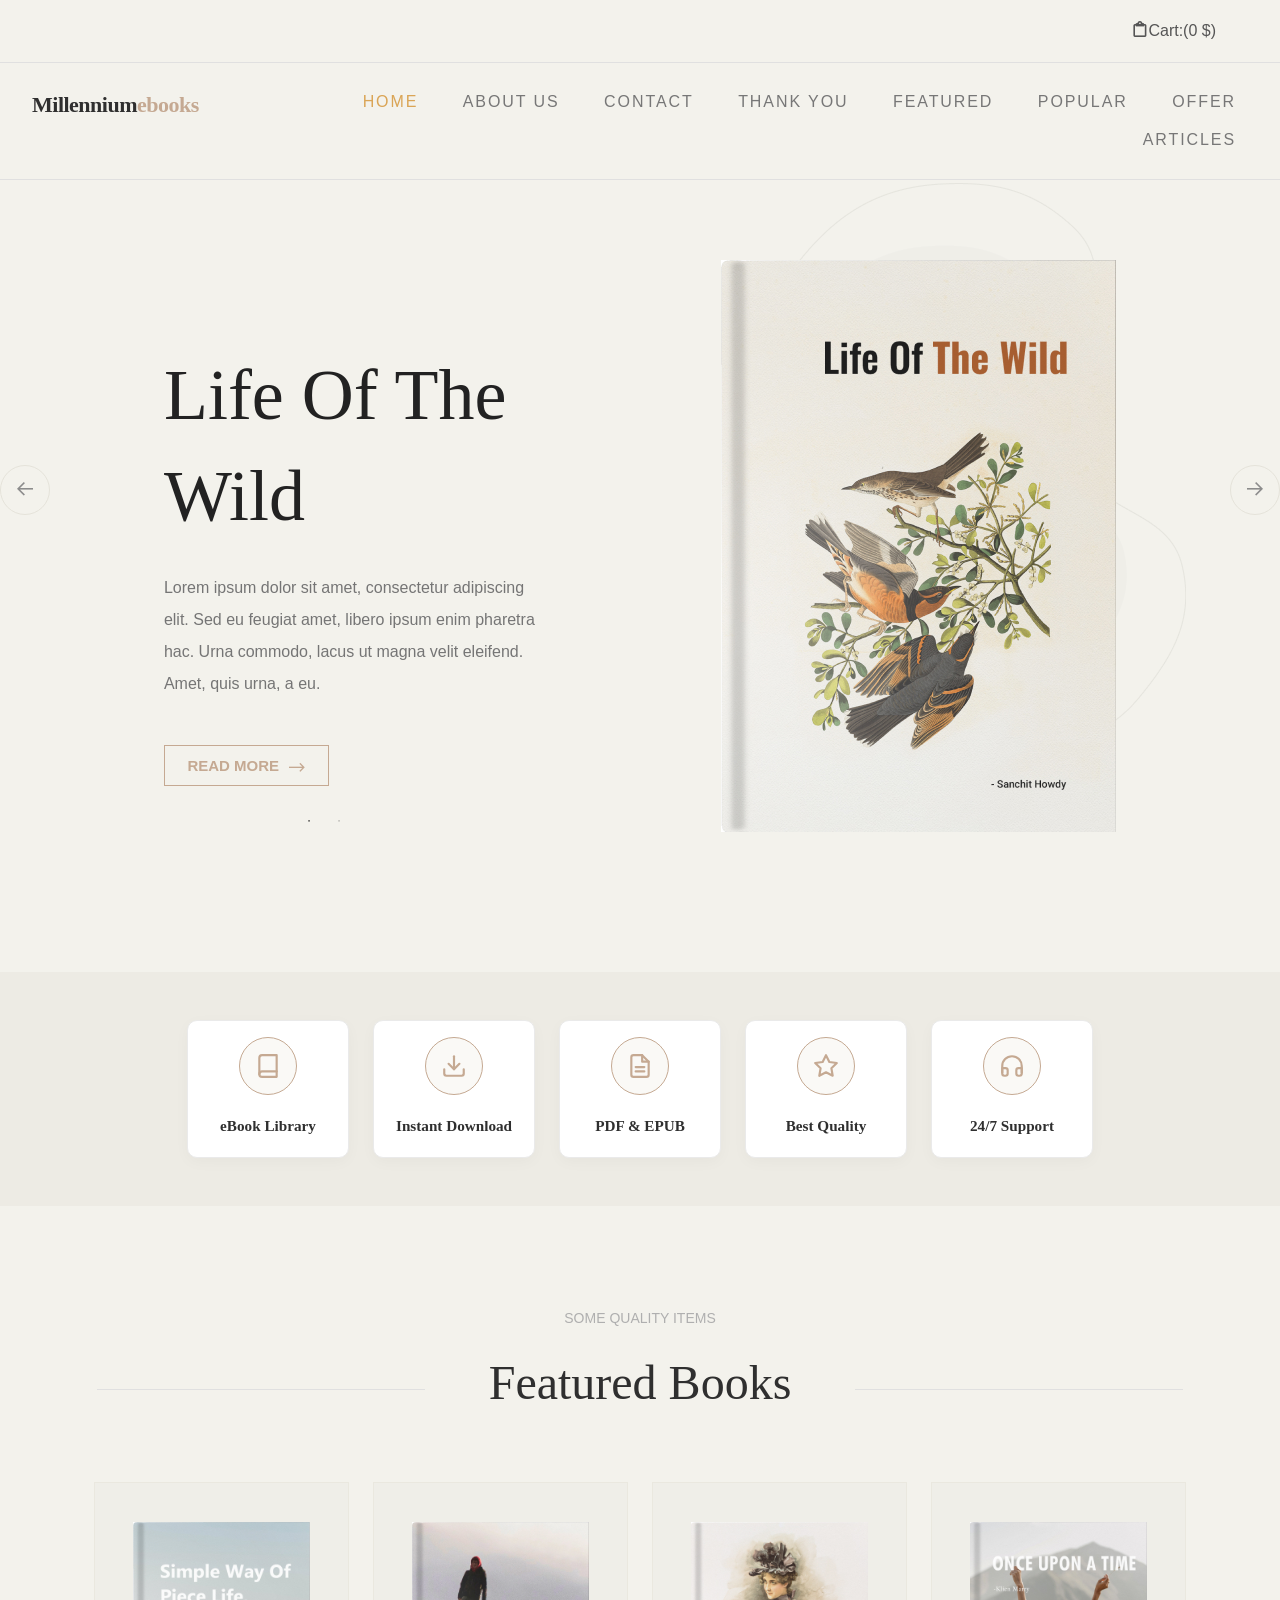
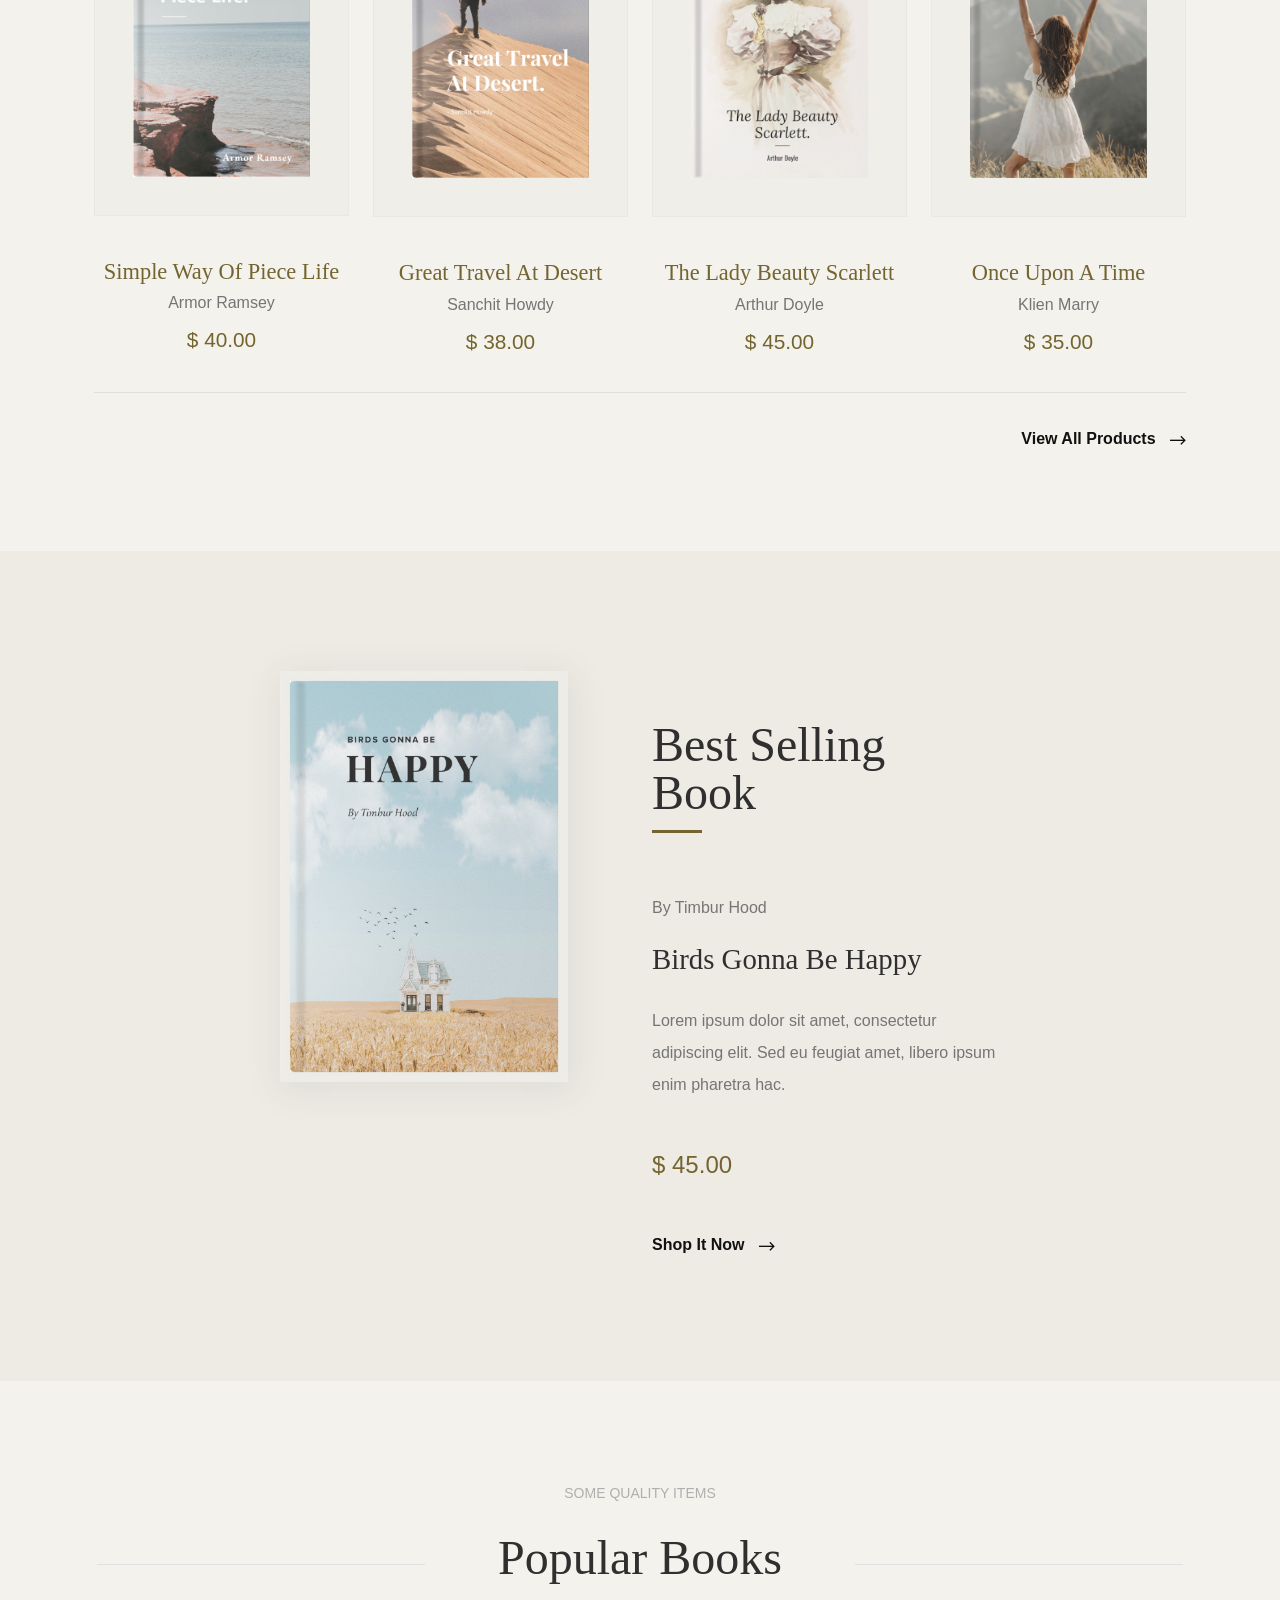
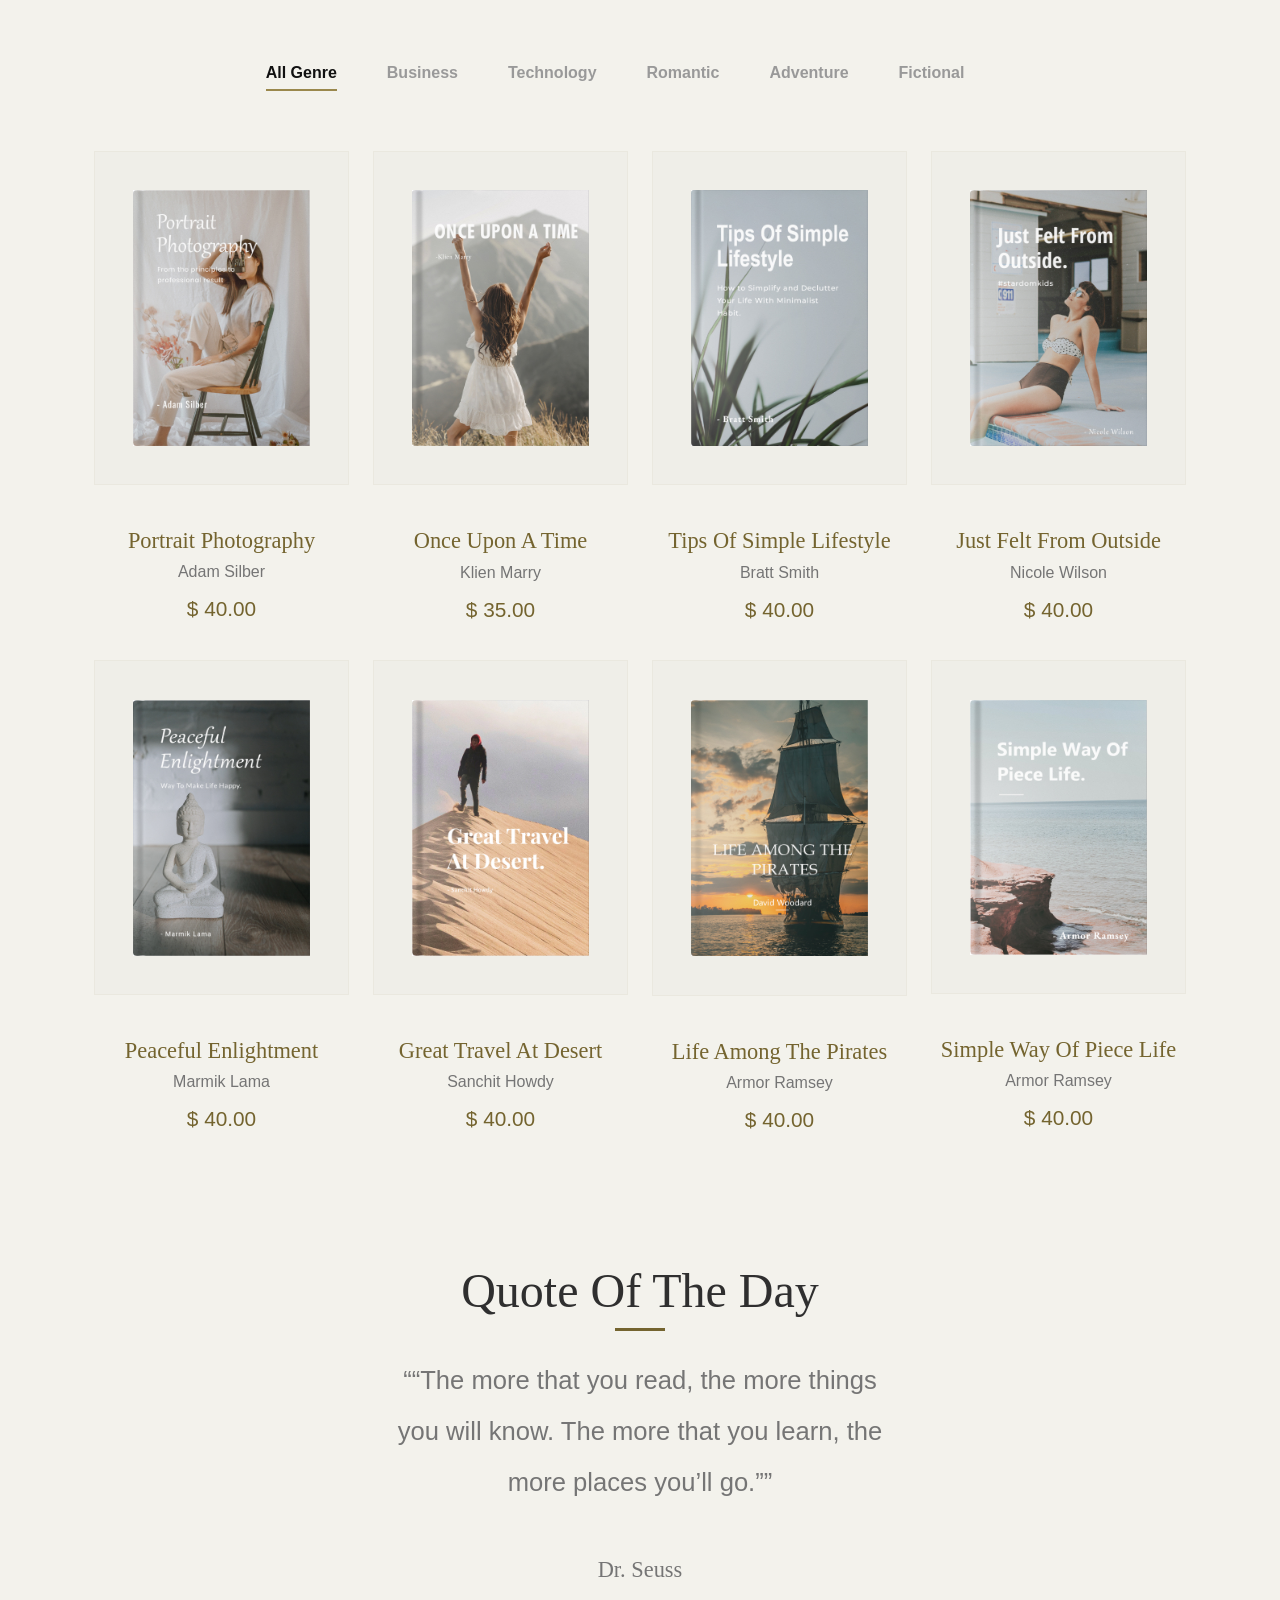
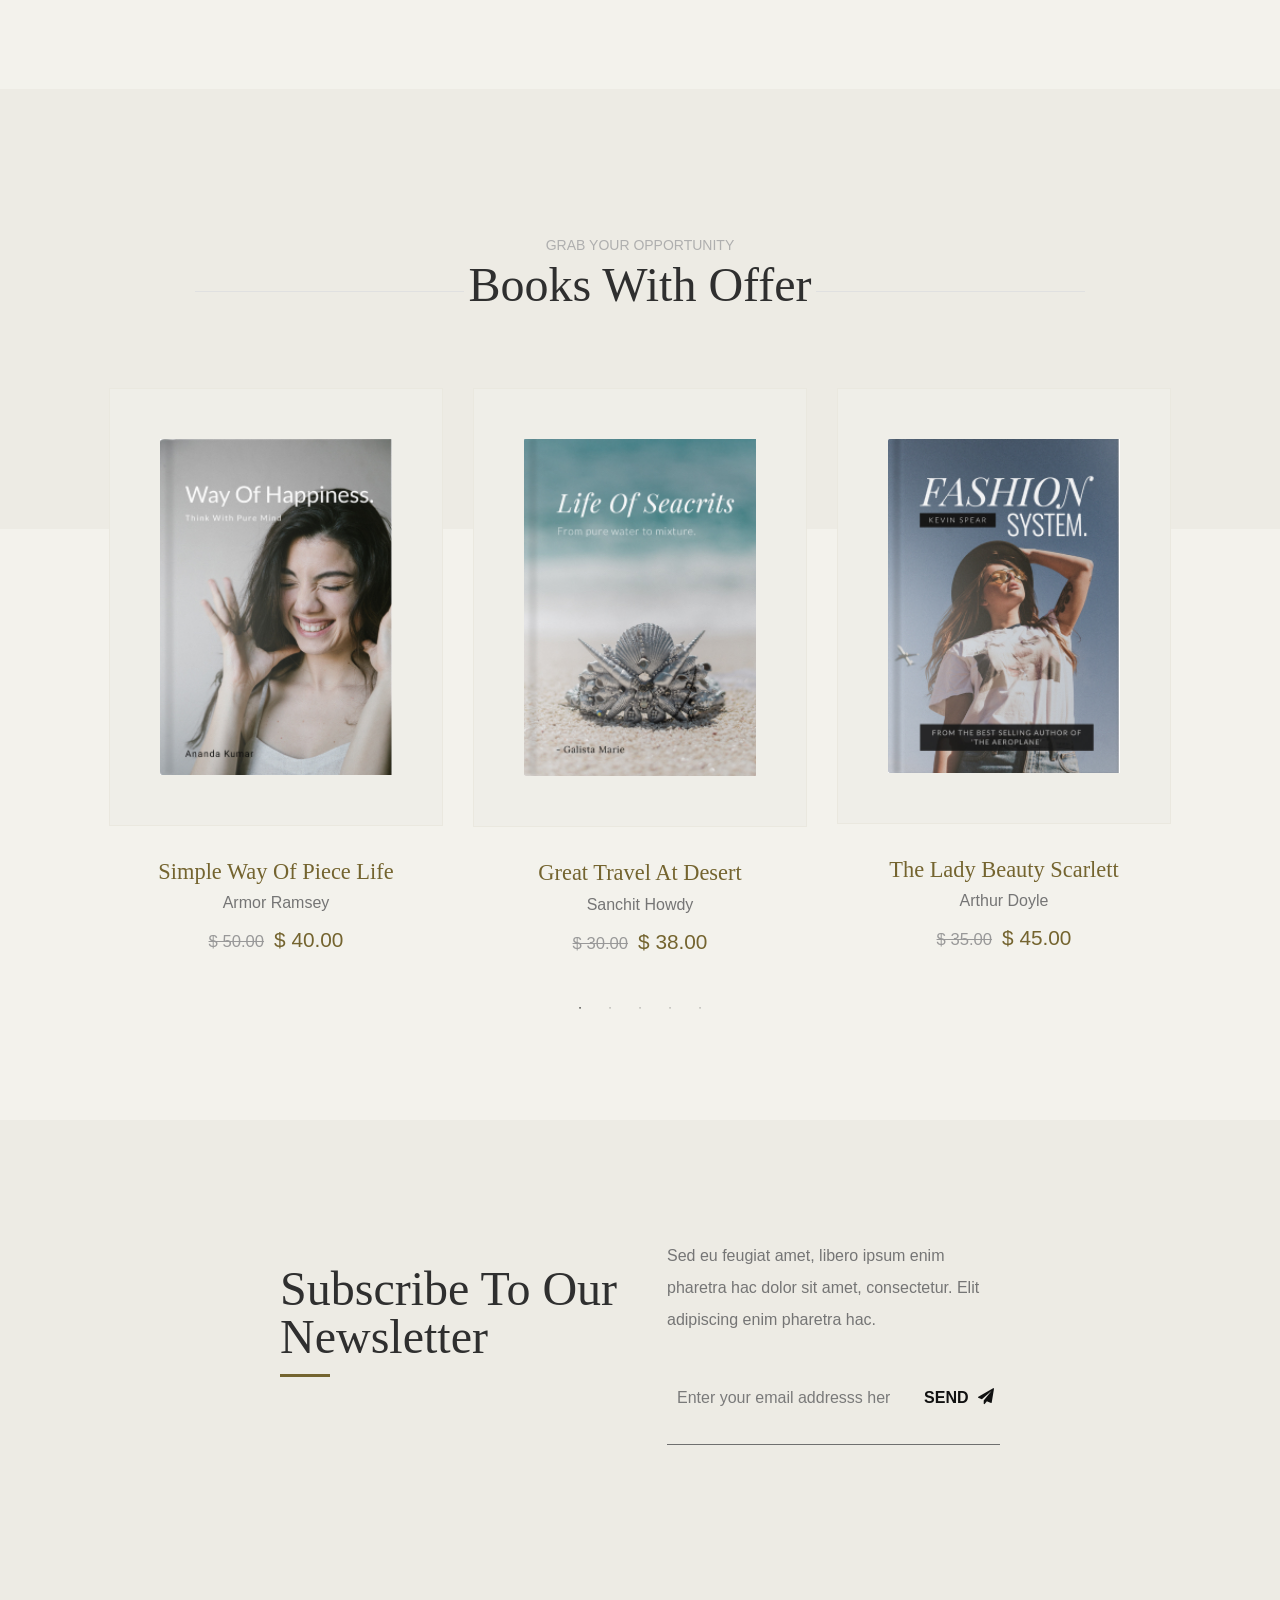
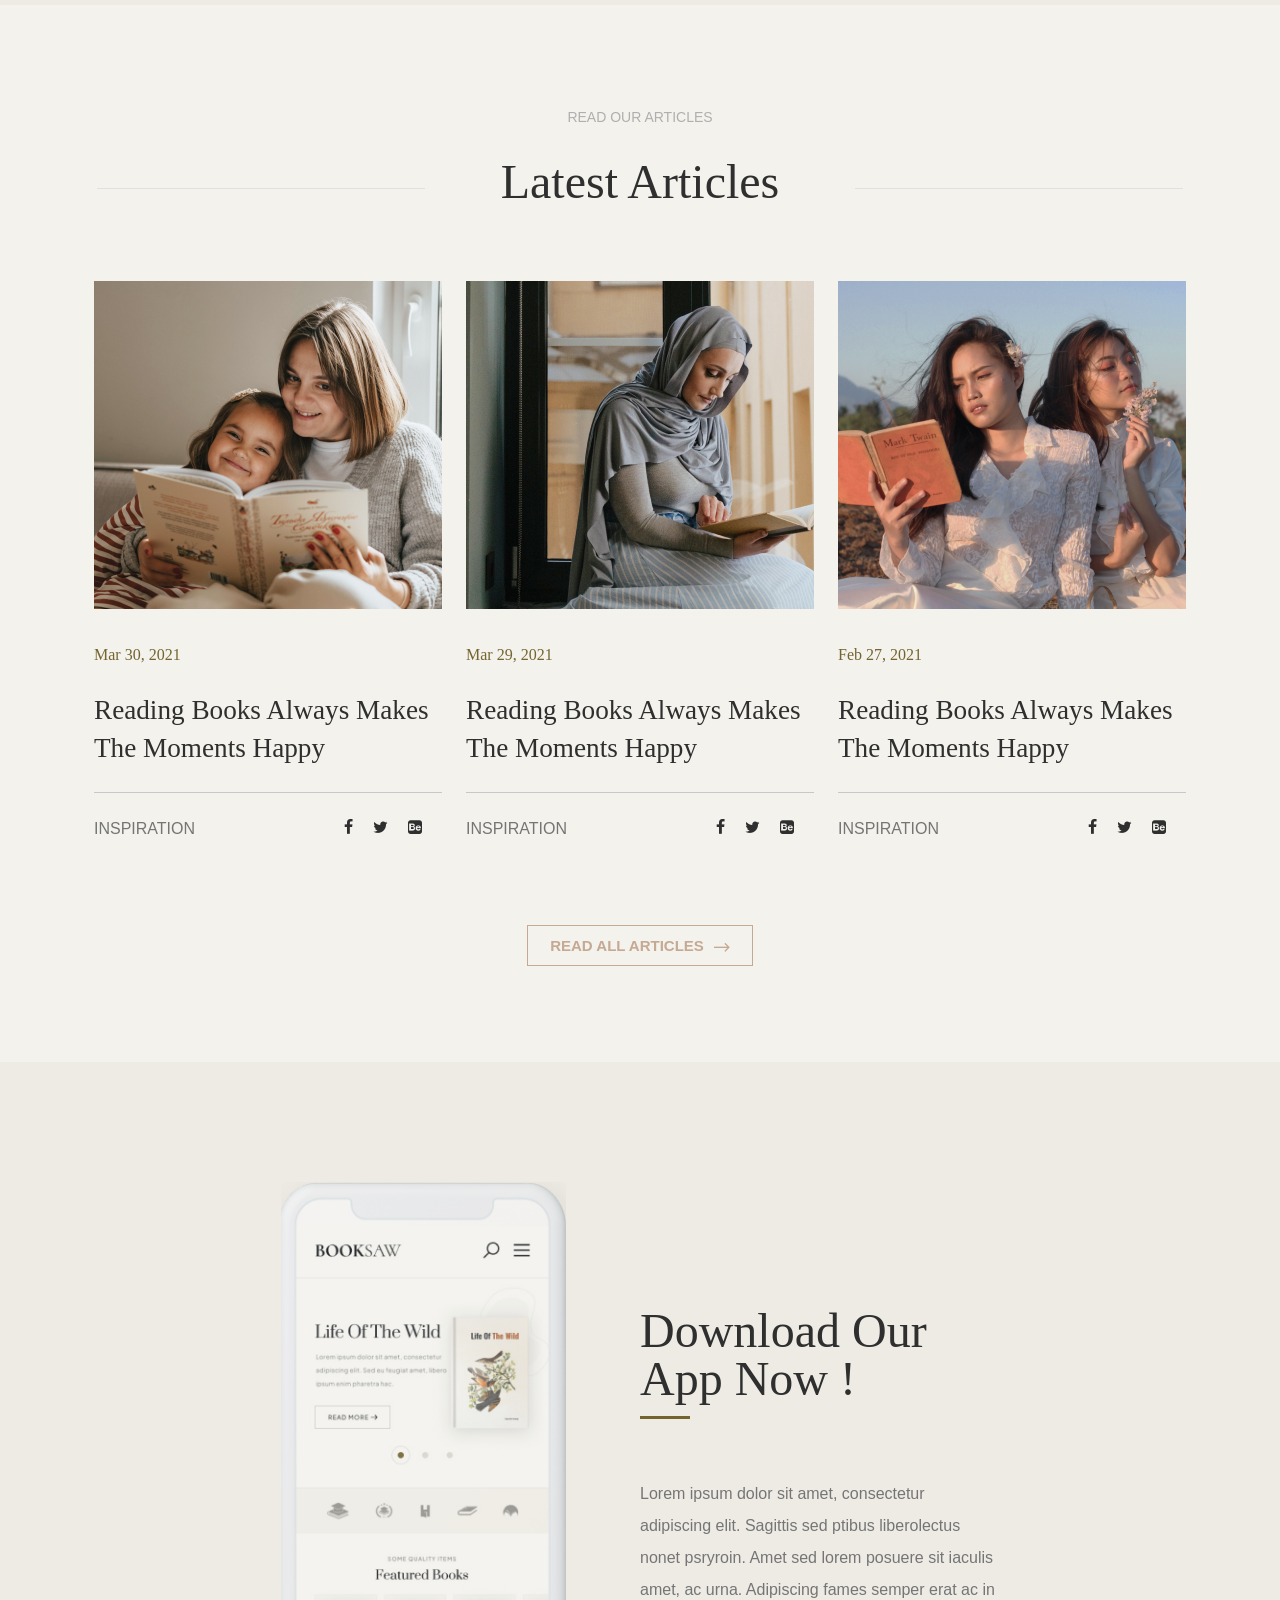
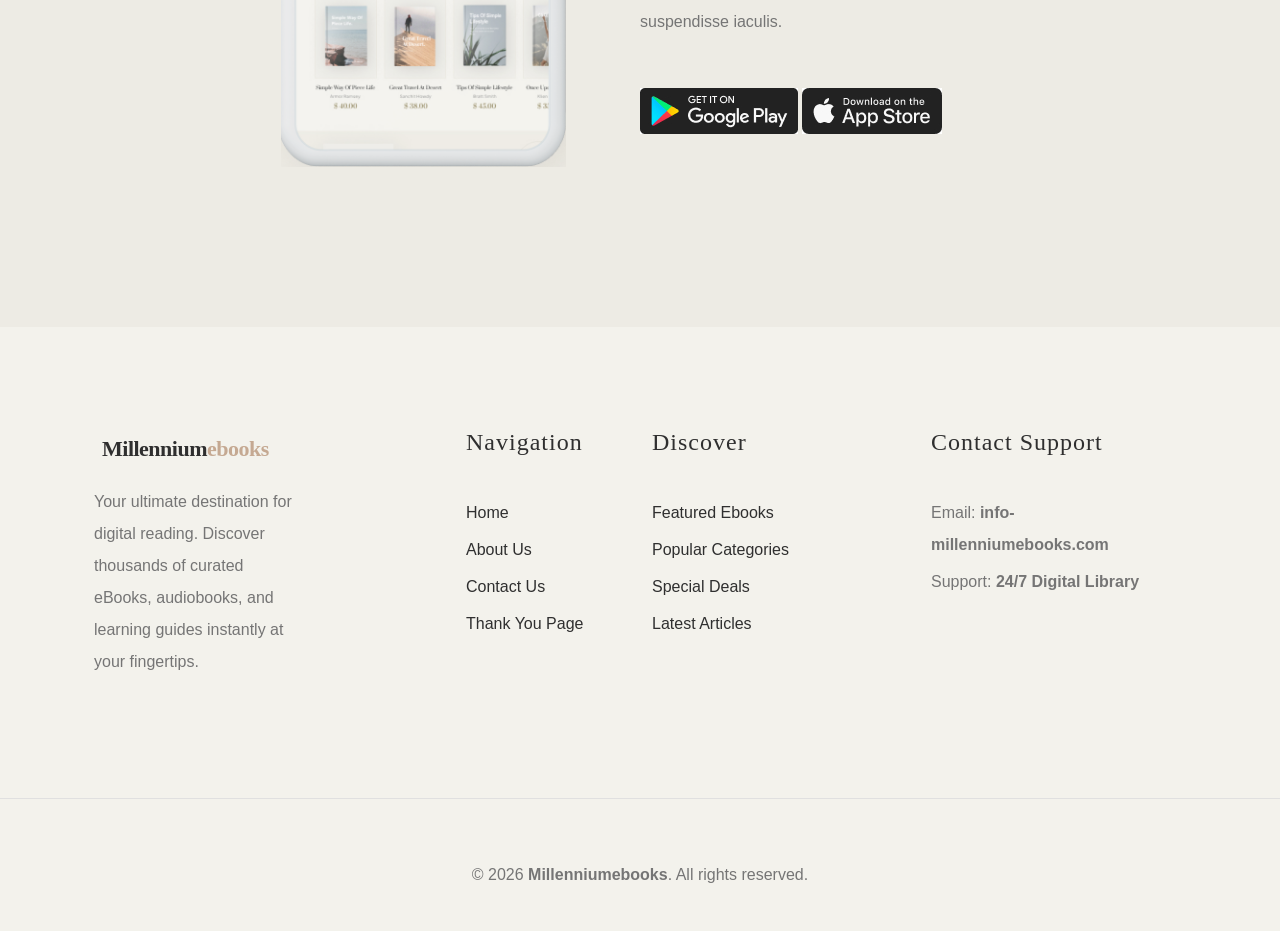
==== index.html @ 680aabe4 "first commit" ====
<!DOCTYPE html>
<html lang="en">

<head>
	<title>Millenniumebooks - Digital E-Book Store</title>
	<meta charset="utf-8">
	<meta http-equiv="X-UA-Compatible" content="IE=edge">
	<meta name="viewport" content="width=device-width, initial-scale=1.0">
	<meta name="format-detection" content="telephone=no">
	<meta name="apple-mobile-web-app-capable" content="yes">
	<meta name="author" content="">
	<meta name="keywords" content="">
	<meta name="description" content="">

	<link href="https://cdn.jsdelivr.net/npm/bootstrap@5.3.1/dist/css/bootstrap.min.css" rel="stylesheet"
		integrity="sha384-4bw+/aepP/YC94hEpVNVgiZdgIC5+VKNBQNGCHeKRQN+PtmoHDEXuppvnDJzQIu9" crossorigin="anonymous">

	<link rel="stylesheet" type="text/css" href="css/normalize.css">
	<link rel="stylesheet" type="text/css" href="icomoon/icomoon.css">
	<link rel="stylesheet" type="text/css" href="css/vendor.css">
	<link rel="stylesheet" type="text/css" href="style.css">

</head>

<body data-bs-spy="scroll" data-bs-target="#header" tabindex="0">

	<div id="header-wrap">

		<div class="top-content">
			<div class="container-fluid">
				<div class="row align-items-center">
					<div class="col-12 text-end">
						<div class="right-element">

							<a href="#" class="cart for-buy"><i class="icon icon-clipboard"></i><span>Cart:(0
									$)</span></a>
						</div><!--top-right-->
					</div>
				</div>
			</div>
		</div><!--top-content-->

		<header id="header">
			<div class="container-fluid">
				<div class="row">

					<div class="col-md-3">
						<div class="main-logo">
							<a href="index.html" class="brand-logo"
								style="text-decoration: none; display: inline-flex; align-items: center; gap: 8px;">
								<i class="icon icon-bookmark" style="font-size: 26px; color: #C5A992;"></i>
								<span
									style="font-family: 'Prata', serif; font-size: 22px; font-weight: 700; color: #2f2f2f; letter-spacing: -0.5px;">
									Millennium<span style="color: #C5A992;">ebooks</span>
								</span>
							</a>
						</div>

					</div>

					<div class="col-md-9">

						<nav id="navbar">
							<div class="main-menu stellarnav">
								<ul class="menu-list">
									<li class="menu-item active"><a href="index.html">Home</a></li>
									<li class="menu-item"><a href="about.html" class="nav-link">About Us</a></li>
									<li class="menu-item"><a href="contact.html" class="nav-link">Contact</a></li>
									<li class="menu-item"><a href="thank-you.html" class="nav-link">Thank You</a></li>


									<li class="menu-item"><a href="#featured-books" class="nav-link">Featured</a></li>
									<li class="menu-item"><a href="#popular-books" class="nav-link">Popular</a></li>
									<li class="menu-item"><a href="#special-offer" class="nav-link">Offer</a></li>
									<li class="menu-item"><a href="#latest-blog" class="nav-link">Articles</a></li>
								</ul>

								<div class="hamburger">
									<span class="bar"></span>
									<span class="bar"></span>
									<span class="bar"></span>
								</div>

							</div>
						</nav>

					</div>

				</div>
			</div>
		</header>

	</div><!--header-wrap-->

	<section id="billboard">

		<div class="container">
			<div class="row">
				<div class="col-md-12">

					<button class="prev slick-arrow">
						<i class="icon icon-arrow-left"></i>
					</button>

					<div class="main-slider pattern-overlay">
						<div class="slider-item">
							<div class="banner-content">
								<h2 class="banner-title">Life of the Wild</h2>
								<p>Lorem ipsum dolor sit amet, consectetur adipiscing elit. Sed eu feugiat amet, libero
									ipsum enim pharetra hac. Urna commodo, lacus ut magna velit eleifend. Amet, quis
									urna, a eu.</p>
								<div class="btn-wrap">
									<a href="#" class="btn btn-outline-accent btn-accent-arrow">Read More<i
											class="icon icon-ns-arrow-right"></i></a>
								</div>
							</div><!--banner-content-->
							<img src="images/main-banner1.jpg" alt="banner" class="banner-image">
						</div><!--slider-item-->

						<div class="slider-item">
							<div class="banner-content">
								<h2 class="banner-title">Birds gonna be Happy</h2>
								<p>Lorem ipsum dolor sit amet, consectetur adipiscing elit. Sed eu feugiat amet, libero
									ipsum enim pharetra hac. Urna commodo, lacus ut magna velit eleifend. Amet, quis
									urna, a eu.</p>
								<div class="btn-wrap">
									<a href="#" class="btn btn-outline-accent btn-accent-arrow">Read More<i
											class="icon icon-ns-arrow-right"></i></a>
								</div>
							</div><!--banner-content-->
							<img src="images/main-banner2.jpg" alt="banner" class="banner-image">
						</div><!--slider-item-->

					</div><!--slider-->

					<button class="next slick-arrow">
						<i class="icon icon-arrow-right"></i>
					</button>

				</div>
			</div>
		</div>

	</section>

	<section id="client-holder" data-aos="fade-up" class="py-5">
		<div class="container">
			<div class="row align-items-center justify-content-center text-center g-4">
				<div class="col-lg-2 col-md-4 col-6">
					<div class="theme-brand-feature p-3"
						style="background: #ffffff; border: 1px solid #EAEAEA; border-radius: 10px; box-shadow: 0 4px 15px rgba(0,0,0,0.03); transition: transform 0.3s ease;">
						<div class="feature-icon-wrap mb-3 mx-auto d-flex align-items-center justify-content-center"
							style="width: 58px; height: 58px; background: #FAF9F6; border: 1.5px solid #C5A992; border-radius: 50%;">
							<svg width="26" height="26" viewBox="0 0 24 24" fill="none" stroke="#C5A992"
								stroke-width="2" stroke-linecap="round" stroke-linejoin="round">
								<path d="M4 19.5A2.5 2.5 0 0 1 6.5 17H20"></path>
								<path d="M6.5 2H20v20H6.5A2.5 2.5 0 0 1 4 19.5v-15A2.5 2.5 0 0 1 6.5 2z"></path>
							</svg>
						</div>
						<span
							style="font-family: 'Prata', serif; font-size: 0.95rem; color: #2f2f2f; font-weight: 700; display: block;">eBook
							Library</span>
					</div>
				</div>
				<div class="col-lg-2 col-md-4 col-6">
					<div class="theme-brand-feature p-3"
						style="background: #ffffff; border: 1px solid #EAEAEA; border-radius: 10px; box-shadow: 0 4px 15px rgba(0,0,0,0.03); transition: transform 0.3s ease;">
						<div class="feature-icon-wrap mb-3 mx-auto d-flex align-items-center justify-content-center"
							style="width: 58px; height: 58px; background: #FAF9F6; border: 1.5px solid #C5A992; border-radius: 50%;">
							<svg width="26" height="26" viewBox="0 0 24 24" fill="none" stroke="#C5A992"
								stroke-width="2" stroke-linecap="round" stroke-linejoin="round">
								<path d="M21 15v4a2 2 0 0 1-2 2H5a2 2 0 0 1-2-2v-4"></path>
								<polyline points="7 10 12 15 17 10"></polyline>
								<line x1="12" y1="15" x2="12" y2="3"></line>
							</svg>
						</div>
						<span
							style="font-family: 'Prata', serif; font-size: 0.95rem; color: #2f2f2f; font-weight: 700; display: block;">Instant
							Download</span>
					</div>
				</div>
				<div class="col-lg-2 col-md-4 col-6">
					<div class="theme-brand-feature p-3"
						style="background: #ffffff; border: 1px solid #EAEAEA; border-radius: 10px; box-shadow: 0 4px 15px rgba(0,0,0,0.03); transition: transform 0.3s ease;">
						<div class="feature-icon-wrap mb-3 mx-auto d-flex align-items-center justify-content-center"
							style="width: 58px; height: 58px; background: #FAF9F6; border: 1.5px solid #C5A992; border-radius: 50%;">
							<svg width="26" height="26" viewBox="0 0 24 24" fill="none" stroke="#C5A992"
								stroke-width="2" stroke-linecap="round" stroke-linejoin="round">
								<path d="M14 2H6a2 2 0 0 0-2 2v16a2 2 0 0 0 2 2h12a2 2 0 0 0 2-2V8z"></path>
								<polyline points="14 2 14 8 20 8"></polyline>
								<line x1="16" y1="13" x2="8" y2="13"></line>
								<line x1="16" y1="17" x2="8" y2="17"></line>
							</svg>
						</div>
						<span
							style="font-family: 'Prata', serif; font-size: 0.95rem; color: #2f2f2f; font-weight: 700; display: block;">PDF
							& EPUB</span>
					</div>
				</div>
				<div class="col-lg-2 col-md-4 col-6">
					<div class="theme-brand-feature p-3"
						style="background: #ffffff; border: 1px solid #EAEAEA; border-radius: 10px; box-shadow: 0 4px 15px rgba(0,0,0,0.03); transition: transform 0.3s ease;">
						<div class="feature-icon-wrap mb-3 mx-auto d-flex align-items-center justify-content-center"
							style="width: 58px; height: 58px; background: #FAF9F6; border: 1.5px solid #C5A992; border-radius: 50%;">
							<svg width="26" height="26" viewBox="0 0 24 24" fill="none" stroke="#C5A992"
								stroke-width="2" stroke-linecap="round" stroke-linejoin="round">
								<polygon
									points="12 2 15.09 8.26 22 9.27 17 14.14 18.18 21.02 12 17.77 5.82 21.02 7 14.14 2 9.27 8.91 8.26 12 2">
								</polygon>
							</svg>
						</div>
						<span
							style="font-family: 'Prata', serif; font-size: 0.95rem; color: #2f2f2f; font-weight: 700; display: block;">Best
							Quality</span>
					</div>
				</div>
				<div class="col-lg-2 col-md-4 col-6">
					<div class="theme-brand-feature p-3"
						style="background: #ffffff; border: 1px solid #EAEAEA; border-radius: 10px; box-shadow: 0 4px 15px rgba(0,0,0,0.03); transition: transform 0.3s ease;">
						<div class="feature-icon-wrap mb-3 mx-auto d-flex align-items-center justify-content-center"
							style="width: 58px; height: 58px; background: #FAF9F6; border: 1.5px solid #C5A992; border-radius: 50%;">
							<svg width="26" height="26" viewBox="0 0 24 24" fill="none" stroke="#C5A992"
								stroke-width="2" stroke-linecap="round" stroke-linejoin="round">
								<path d="M3 18v-6a9 9 0 0 1 18 0v6"></path>
								<path
									d="M21 19a2 2 0 0 1-2 2h-1a2 2 0 0 1-2-2v-3a2 2 0 0 1 2-2h3zM3 19a2 2 0 0 0 2 2h1a2 2 0 0 0 2-2v-3a2 2 0 0 0-2-2H3z">
								</path>
							</svg>
						</div>
						<span
							style="font-family: 'Prata', serif; font-size: 0.95rem; color: #2f2f2f; font-weight: 700; display: block;">24/7
							Support</span>
					</div>
				</div>
			</div>
		</div>
	</section>

	<section id="featured-books" class="py-5 my-5">
		<div class="container">
			<div class="row">
				<div class="col-md-12">

					<div class="section-header align-center">
						<div class="title">
							<span>Some quality items</span>
						</div>
						<h2 class="section-title">Featured Books</h2>
					</div>

					<div class="product-list" data-aos="fade-up">
						<div class="row">

							<div class="col-md-3">
								<div class="product-item">
									<figure class="product-style">
										<img src="images/product-item1.jpg" alt="Books" class="product-item">
										<button type="button" class="add-to-cart" data-product-tile="add-to-cart">Add to
											Cart</button>
									</figure>
									<figcaption>
										<h3>Simple way of piece life</h3>
										<span>Armor Ramsey</span>
										<div class="item-price">$ 40.00</div>
									</figcaption>
								</div>
							</div>

							<div class="col-md-3">
								<div class="product-item">
									<figure class="product-style">
										<img src="images/product-item2.jpg" alt="Books" class="product-item">
										<button type="button" class="add-to-cart" data-product-tile="add-to-cart">Add to
											Cart</button>
									</figure>
									<figcaption>
										<h3>Great travel at desert</h3>
										<span>Sanchit Howdy</span>
										<div class="item-price">$ 38.00</div>
									</figcaption>
								</div>
							</div>

							<div class="col-md-3">
								<div class="product-item">
									<figure class="product-style">
										<img src="images/product-item3.jpg" alt="Books" class="product-item">
										<button type="button" class="add-to-cart" data-product-tile="add-to-cart">Add to
											Cart</button>
									</figure>
									<figcaption>
										<h3>The lady beauty Scarlett</h3>
										<span>Arthur Doyle</span>
										<div class="item-price">$ 45.00</div>
									</figcaption>
								</div>
							</div>

							<div class="col-md-3">
								<div class="product-item">
									<figure class="product-style">
										<img src="images/product-item4.jpg" alt="Books" class="product-item">
										<button type="button" class="add-to-cart" data-product-tile="add-to-cart">Add to
											Cart</button>
									</figure>
									<figcaption>
										<h3>Once upon a time</h3>
										<span>Klien Marry</span>
										<div class="item-price">$ 35.00</div>
									</figcaption>
								</div>
							</div>

						</div><!--ft-books-slider-->
					</div><!--grid-->


				</div><!--inner-content-->
			</div>

			<div class="row">
				<div class="col-md-12">

					<div class="btn-wrap align-right">
						<a href="#" class="btn-accent-arrow">View all products <i
								class="icon icon-ns-arrow-right"></i></a>
					</div>

				</div>
			</div>
		</div>
	</section>

	<section id="best-selling" class="leaf-pattern-overlay">
		<div class="corner-pattern-overlay"></div>
		<div class="container">
			<div class="row justify-content-center">

				<div class="col-md-8">

					<div class="row">

						<div class="col-md-6">
							<figure class="products-thumb">
								<img src="images/single-image.jpg" alt="book" class="single-image">
							</figure>
						</div>

						<div class="col-md-6">
							<div class="product-entry">
								<h2 class="section-title divider">Best Selling Book</h2>

								<div class="products-content">
									<div class="author-name">By Timbur Hood</div>
									<h3 class="item-title">Birds gonna be happy</h3>
									<p>Lorem ipsum dolor sit amet, consectetur adipiscing elit. Sed eu feugiat amet,
										libero ipsum enim pharetra hac.</p>
									<div class="item-price">$ 45.00</div>
									<div class="btn-wrap">
										<a href="#" class="btn-accent-arrow">shop it now <i
												class="icon icon-ns-arrow-right"></i></a>
									</div>
								</div>

							</div>
						</div>

					</div>
					<!-- / row -->

				</div>

			</div>
		</div>
	</section>

	<section id="popular-books" class="bookshelf py-5 my-5">
		<div class="container">
			<div class="row">
				<div class="col-md-12">

					<div class="section-header align-center">
						<div class="title">
							<span>Some quality items</span>
						</div>
						<h2 class="section-title">Popular Books</h2>
					</div>

					<ul class="tabs">
						<li data-tab-target="#all-genre" class="active tab">All Genre</li>
						<li data-tab-target="#business" class="tab">Business</li>
						<li data-tab-target="#technology" class="tab">Technology</li>
						<li data-tab-target="#romantic" class="tab">Romantic</li>
						<li data-tab-target="#adventure" class="tab">Adventure</li>
						<li data-tab-target="#fictional" class="tab">Fictional</li>
					</ul>

					<div class="tab-content">
						<div id="all-genre" data-tab-content class="active">
							<div class="row">

								<div class="col-md-3">
									<div class="product-item">
										<figure class="product-style">
											<img src="images/tab-item1.jpg" alt="Books" class="product-item">
											<button type="button" class="add-to-cart"
												data-product-tile="add-to-cart">Add to
												Cart</button>
										</figure>
										<figcaption>
											<h3>Portrait photography</h3>
											<span>Adam Silber</span>
											<div class="item-price">$ 40.00</div>
										</figcaption>
									</div>
								</div>

								<div class="col-md-3">
									<div class="product-item">
										<figure class="product-style">
											<img src="images/tab-item2.jpg" alt="Books" class="product-item">
											<button type="button" class="add-to-cart"
												data-product-tile="add-to-cart">Add to
												Cart</button>
										</figure>
										<figcaption>
											<h3>Once upon a time</h3>
											<span>Klien Marry</span>
											<div class="item-price">$ 35.00</div>
										</figcaption>
									</div>
								</div>

								<div class="col-md-3">
									<div class="product-item">
										<figure class="product-style">
											<img src="images/tab-item3.jpg" alt="Books" class="product-item">
											<button type="button" class="add-to-cart"
												data-product-tile="add-to-cart">Add to
												Cart</button>
										</figure>
										<figcaption>
											<h3>Tips of simple lifestyle</h3>
											<span>Bratt Smith</span>
											<div class="item-price">$ 40.00</div>
										</figcaption>
									</div>
								</div>

								<div class="col-md-3">
									<div class="product-item">
										<figure class="product-style">
											<img src="images/tab-item4.jpg" alt="Books" class="product-item">
											<button type="button" class="add-to-cart"
												data-product-tile="add-to-cart">Add to
												Cart</button>
										</figure>
										<figcaption>
											<h3>Just felt from outside</h3>
											<span>Nicole Wilson</span>
											<div class="item-price">$ 40.00</div>
										</figcaption>
									</div>
								</div>

							</div>
							<div class="row">

								<div class="col-md-3">
									<div class="product-item">
										<figure class="product-style">
											<img src="images/tab-item5.jpg" alt="Books" class="product-item">
											<button type="button" class="add-to-cart"
												data-product-tile="add-to-cart">Add to
												Cart</button>
										</figure>
										<figcaption>
											<h3>Peaceful Enlightment</h3>
											<span>Marmik Lama</span>
											<div class="item-price">$ 40.00</div>
										</figcaption>
									</div>
								</div>

								<div class="col-md-3">
									<div class="product-item">
										<figure class="product-style">
											<img src="images/tab-item6.jpg" alt="Books" class="product-item">
											<button type="button" class="add-to-cart"
												data-product-tile="add-to-cart">Add to
												Cart</button>
										</figure>
										<figcaption>
											<h3>Great travel at desert</h3>
											<span>Sanchit Howdy</span>
											<div class="item-price">$ 40.00</div>
										</figcaption>
									</div>
								</div>

								<div class="col-md-3">
									<div class="product-item">
										<figure class="product-style">
											<img src="images/tab-item7.jpg" alt="Books" class="product-item">
											<button type="button" class="add-to-cart"
												data-product-tile="add-to-cart">Add to
												Cart</button>
										</figure>
										<figcaption>
											<h3>Life among the pirates</h3>
											<span>Armor Ramsey</span>
											<div class="item-price">$ 40.00</div>
										</figcaption>
									</div>
								</div>

								<div class="col-md-3">
									<div class="product-item">
										<figure class="product-style">
											<img src="images/tab-item8.jpg" alt="Books" class="product-item">
											<button type="button" class="add-to-cart"
												data-product-tile="add-to-cart">Add to
												Cart</button>
										</figure>
										<figcaption>
											<h3>Simple way of piece life</h3>
											<span>Armor Ramsey</span>
											<div class="item-price">$ 40.00</div>
										</figcaption>
									</div>
								</div>

							</div>

						</div>
						<div id="business" data-tab-content>
							<div class="row">
								<div class="col-md-3">
									<div class="product-item">
										<figure class="product-style">
											<img src="images/tab-item2.jpg" alt="Books" class="product-item">
											<button type="button" class="add-to-cart"
												data-product-tile="add-to-cart">Add to
												Cart</button>
										</figure>
										<figcaption>
											<h3>Peaceful Enlightment</h3>
											<span>Marmik Lama</span>
											<div class="item-price">$ 40.00</div>
										</figcaption>
									</div>
								</div>

								<div class="col-md-3">
									<div class="product-item">
										<figure class="product-style">
											<img src="images/tab-item4.jpg" alt="Books" class="product-item">
											<button type="button" class="add-to-cart"
												data-product-tile="add-to-cart">Add to
												Cart</button>
										</figure>
										<figcaption>
											<h3>Great travel at desert</h3>
											<span>Sanchit Howdy</span>
											<div class="item-price">$ 40.00</div>
										</figcaption>
									</div>
								</div>

								<div class="col-md-3">
									<div class="product-item">
										<figure class="product-style">
											<img src="images/tab-item6.jpg" alt="Books" class="product-item">
											<button type="button" class="add-to-cart"
												data-product-tile="add-to-cart">Add to
												Cart</button>
										</figure>
										<figcaption>
											<h3>Life among the pirates</h3>
											<span>Armor Ramsey</span>
											<div class="item-price">$ 40.00</div>
										</figcaption>
									</div>
								</div>

								<div class="col-md-3">
									<div class="product-item">
										<figure class="product-style">
											<img src="images/tab-item8.jpg" alt="Books" class="product-item">
											<button type="button" class="add-to-cart"
												data-product-tile="add-to-cart">Add to
												Cart</button>
										</figure>
										<figcaption>
											<h3>Simple way of piece life</h3>
											<span>Armor Ramsey</span>
											<div class="item-price">$ 40.00</div>
										</figcaption>
									</div>
								</div>

							</div>
						</div>

						<div id="technology" data-tab-content>
							<div class="row">
								<div class="col-md-3">
									<div class="product-item">
										<figure class="product-style">
											<img src="images/tab-item1.jpg" alt="Books" class="product-item">
											<button type="button" class="add-to-cart"
												data-product-tile="add-to-cart">Add to
												Cart</button>
										</figure>
										<figcaption>
											<h3>Peaceful Enlightment</h3>
											<span>Marmik Lama</span>
											<div class="item-price">$ 40.00</div>
										</figcaption>
									</div>
								</div>

								<div class="col-md-3">
									<div class="product-item">
										<figure class="product-style">
											<img src="images/tab-item3.jpg" alt="Books" class="product-item">
											<button type="button" class="add-to-cart"
												data-product-tile="add-to-cart">Add to
												Cart</button>
										</figure>
										<figcaption>
											<h3>Great travel at desert</h3>
											<span>Sanchit Howdy</span>
											<div class="item-price">$ 40.00</div>
										</figcaption>
									</div>
								</div>

								<div class="col-md-3">
									<div class="product-item">
										<figure class="product-style">
											<img src="images/tab-item5.jpg" alt="Books" class="product-item">
											<button type="button" class="add-to-cart"
												data-product-tile="add-to-cart">Add to
												Cart</button>
										</figure>
										<figcaption>
											<h3>Life among the pirates</h3>
											<span>Armor Ramsey</span>
											<div class="item-price">$ 40.00</div>
										</figcaption>
									</div>
								</div>

								<div class="col-md-3">
									<div class="product-item">
										<figure class="product-style">
											<img src="images/tab-item7.jpg" alt="Books" class="product-item">
											<button type="button" class="add-to-cart"
												data-product-tile="add-to-cart">Add to
												Cart</button>
										</figure>
										<figcaption>
											<h3>Simple way of piece life</h3>
											<span>Armor Ramsey</span>
											<div class="item-price">$ 40.00</div>
										</figcaption>
									</div>
								</div>
							</div>
						</div>

						<div id="romantic" data-tab-content>
							<div class="row">
								<div class="col-md-3">
									<div class="product-item">
										<figure class="product-style">
											<img src="images/tab-item1.jpg" alt="Books" class="product-item">
											<button type="button" class="add-to-cart"
												data-product-tile="add-to-cart">Add to
												Cart</button>
										</figure>
										<figcaption>
											<h3>Peaceful Enlightment</h3>
											<span>Marmik Lama</span>
											<div class="item-price">$ 40.00</div>
										</figcaption>
									</div>
								</div>

								<div class="col-md-3">
									<div class="product-item">
										<figure class="product-style">
											<img src="images/tab-item3.jpg" alt="Books" class="product-item">
											<button type="button" class="add-to-cart"
												data-product-tile="add-to-cart">Add to
												Cart</button>
										</figure>
										<figcaption>
											<h3>Great travel at desert</h3>
											<span>Sanchit Howdy</span>
											<div class="item-price">$ 40.00</div>
										</figcaption>
									</div>
								</div>

								<div class="col-md-3">
									<div class="product-item">
										<figure class="product-style">
											<img src="images/tab-item5.jpg" alt="Books" class="product-item">
											<button type="button" class="add-to-cart"
												data-product-tile="add-to-cart">Add to
												Cart</button>
										</figure>
										<figcaption>
											<h3>Life among the pirates</h3>
											<span>Armor Ramsey</span>
											<div class="item-price">$ 40.00</div>
										</figcaption>
									</div>
								</div>

								<div class="col-md-3">
									<div class="product-item">
										<figure class="product-style">
											<img src="images/tab-item7.jpg" alt="Books" class="product-item">
											<button type="button" class="add-to-cart"
												data-product-tile="add-to-cart">Add to
												Cart</button>
										</figure>
										<figcaption>
											<h3>Simple way of piece life</h3>
											<span>Armor Ramsey</span>
											<div class="item-price">$ 40.00</div>
										</figcaption>
									</div>
								</div>
							</div>
						</div>

						<div id="adventure" data-tab-content>
							<div class="row">
								<div class="col-md-3">
									<div class="product-item">
										<figure class="product-style">
											<img src="images/tab-item5.jpg" alt="Books" class="product-item">
											<button type="button" class="add-to-cart"
												data-product-tile="add-to-cart">Add to
												Cart</button>
										</figure>
										<figcaption>
											<h3>Life among the pirates</h3>
											<span>Armor Ramsey</span>
											<div class="item-price">$ 40.00</div>
										</figcaption>
									</div>
								</div>

								<div class="col-md-3">
									<div class="product-item">
										<figure class="product-style">
											<img src="images/tab-item7.jpg" alt="Books" class="product-item">
											<button type="button" class="add-to-cart"
												data-product-tile="add-to-cart">Add to
												Cart</button>
										</figure>
										<figcaption>
											<h3>Simple way of piece life</h3>
											<span>Armor Ramsey</span>
											<div class="item-price">$ 40.00</div>
										</figcaption>
									</div>
								</div>
							</div>
						</div>

						<div id="fictional" data-tab-content>
							<div class="row">
								<div class="col-md-3">
									<div class="product-item">
										<figure class="product-style">
											<img src="images/tab-item5.jpg" alt="Books" class="product-item">
											<button type="button" class="add-to-cart"
												data-product-tile="add-to-cart">Add to
												Cart</button>
										</figure>
										<figcaption>
											<h3>Life among the pirates</h3>
											<span>Armor Ramsey</span>
											<div class="item-price">$ 40.00</div>
										</figcaption>
									</div>
								</div>

								<div class="col-md-3">
									<div class="product-item">
										<figure class="product-style">
											<img src="images/tab-item7.jpg" alt="Books" class="product-item">
											<button type="button" class="add-to-cart"
												data-product-tile="add-to-cart">Add to
												Cart</button>
										</figure>
										<figcaption>
											<h3>Simple way of piece life</h3>
											<span>Armor Ramsey</span>
											<div class="item-price">$ 40.00</div>
										</figcaption>
									</div>
								</div>
							</div>
						</div>

					</div>

				</div><!--inner-tabs-->

			</div>
		</div>
	</section>

	<section id="quotation" class="align-center pb-5 mb-5">
		<div class="inner-content">
			<h2 class="section-title divider">Quote of the day</h2>
			<blockquote data-aos="fade-up">
				<q>“The more that you read, the more things you will know. The more that you learn, the more places
					you’ll go.”</q>
				<div class="author-name">Dr. Seuss</div>
			</blockquote>
		</div>
	</section>

	<section id="special-offer" class="bookshelf pb-5 mb-5">

		<div class="section-header align-center">
			<div class="title">
				<span>Grab your opportunity</span>
			</div>
			<h2 class="section-title">Books with offer</h2>
		</div>

		<div class="container">
			<div class="row">
				<div class="inner-content">
					<div class="product-list" data-aos="fade-up">
						<div class="grid product-grid">
							<div class="product-item">
								<figure class="product-style">
									<img src="images/product-item5.jpg" alt="Books" class="product-item">
									<button type="button" class="add-to-cart" data-product-tile="add-to-cart">Add to
										Cart</button>
								</figure>
								<figcaption>
									<h3>Simple way of piece life</h3>
									<span>Armor Ramsey</span>
									<div class="item-price">
										<span class="prev-price">$ 50.00</span>$ 40.00
									</div>
							</div>
							</figcaption>

							<div class="product-item">
								<figure class="product-style">
									<img src="images/product-item6.jpg" alt="Books" class="product-item">
									<button type="button" class="add-to-cart" data-product-tile="add-to-cart">Add to
										Cart</button>
								</figure>
								<figcaption>
									<h3>Great travel at desert</h3>
									<span>Sanchit Howdy</span>
									<div class="item-price">
										<span class="prev-price">$ 30.00</span>$ 38.00
									</div>
							</div>
							</figcaption>

							<div class="product-item">
								<figure class="product-style">
									<img src="images/product-item7.jpg" alt="Books" class="product-item">
									<button type="button" class="add-to-cart" data-product-tile="add-to-cart">Add to
										Cart</button>
								</figure>
								<figcaption>
									<h3>The lady beauty Scarlett</h3>
									<span>Arthur Doyle</span>
									<div class="item-price">
										<span class="prev-price">$ 35.00</span>$ 45.00
									</div>
							</div>
							</figcaption>

							<div class="product-item">
								<figure class="product-style">
									<img src="images/product-item8.jpg" alt="Books" class="product-item">
									<button type="button" class="add-to-cart" data-product-tile="add-to-cart">Add to
										Cart</button>
								</figure>
								<figcaption>
									<h3>Once upon a time</h3>
									<span>Klien Marry</span>
									<div class="item-price">
										<span class="prev-price">$ 25.00</span>$ 35.00
									</div>
							</div>
							</figcaption>

							<div class="product-item">
								<figure class="product-style">
									<img src="images/product-item2.jpg" alt="Books" class="product-item">
									<button type="button" class="add-to-cart" data-product-tile="add-to-cart">Add to
										Cart</button>
								</figure>
								<figcaption>
									<h3>Simple way of piece life</h3>
									<span>Armor Ramsey</span>
									<div class="item-price">$ 40.00</div>
								</figcaption>
							</div>
						</div><!--grid-->
					</div>
				</div><!--inner-content-->
			</div>
		</div>
	</section>

	<section id="subscribe">
		<div class="container">
			<div class="row justify-content-center">

				<div class="col-md-8">
					<div class="row">

						<div class="col-md-6">

							<div class="title-element">
								<h2 class="section-title divider">Subscribe to our newsletter</h2>
							</div>

						</div>
						<div class="col-md-6">

							<div class="subscribe-content" data-aos="fade-up">
								<p>Sed eu feugiat amet, libero ipsum enim pharetra hac dolor sit amet, consectetur. Elit
									adipiscing enim pharetra hac.</p>
								<form id="form">
									<input type="text" name="email" placeholder="Enter your email addresss here">
									<button class="btn-subscribe">
										<span>send</span>
										<i class="icon icon-send"></i>
									</button>
								</form>
							</div>

						</div>

					</div>
				</div>

			</div>
		</div>
	</section>

	<section id="latest-blog" class="py-5 my-5">
		<div class="container">
			<div class="row">
				<div class="col-md-12">

					<div class="section-header align-center">
						<div class="title">
							<span>Read our articles</span>
						</div>
						<h2 class="section-title">Latest Articles</h2>
					</div>

					<div class="row">

						<div class="col-md-4">

							<article class="column" data-aos="fade-up">

								<figure>
									<a href="#" class="image-hvr-effect">
										<img src="images/post-img1.jpg" alt="post" class="post-image">
									</a>
								</figure>

								<div class="post-item">
									<div class="meta-date">Mar 30, 2021</div>
									<h3><a href="#">Reading books always makes the moments happy</a></h3>

									<div class="links-element">
										<div class="categories">inspiration</div>
										<div class="social-links">
											<ul>
												<li>
													<a href="#"><i class="icon icon-facebook"></i></a>
												</li>
												<li>
													<a href="#"><i class="icon icon-twitter"></i></a>
												</li>
												<li>
													<a href="#"><i class="icon icon-behance-square"></i></a>
												</li>
											</ul>
										</div>
									</div><!--links-element-->

								</div>
							</article>

						</div>
						<div class="col-md-4">

							<article class="column" data-aos="fade-up" data-aos-delay="200">
								<figure>
									<a href="#" class="image-hvr-effect">
										<img src="images/post-img2.jpg" alt="post" class="post-image">
									</a>
								</figure>
								<div class="post-item">
									<div class="meta-date">Mar 29, 2021</div>
									<h3><a href="#">Reading books always makes the moments happy</a></h3>

									<div class="links-element">
										<div class="categories">inspiration</div>
										<div class="social-links">
											<ul>
												<li>
													<a href="#"><i class="icon icon-facebook"></i></a>
												</li>
												<li>
													<a href="#"><i class="icon icon-twitter"></i></a>
												</li>
												<li>
													<a href="#"><i class="icon icon-behance-square"></i></a>
												</li>
											</ul>
										</div>
									</div><!--links-element-->

								</div>
							</article>

						</div>
						<div class="col-md-4">

							<article class="column" data-aos="fade-up" data-aos-delay="400">
								<figure>
									<a href="#" class="image-hvr-effect">
										<img src="images/post-img3.jpg" alt="post" class="post-image">
									</a>
								</figure>
								<div class="post-item">
									<div class="meta-date">Feb 27, 2021</div>
									<h3><a href="#">Reading books always makes the moments happy</a></h3>

									<div class="links-element">
										<div class="categories">inspiration</div>
										<div class="social-links">
											<ul>
												<li>
													<a href="#"><i class="icon icon-facebook"></i></a>
												</li>
												<li>
													<a href="#"><i class="icon icon-twitter"></i></a>
												</li>
												<li>
													<a href="#"><i class="icon icon-behance-square"></i></a>
												</li>
											</ul>
										</div>
									</div><!--links-element-->

								</div>
							</article>

						</div>

					</div>

					<div class="row">

						<div class="btn-wrap align-center">
							<a href="#" class="btn btn-outline-accent btn-accent-arrow" tabindex="0">Read All Articles<i
									class="icon icon-ns-arrow-right"></i></a>
						</div>
					</div>

				</div>
			</div>
		</div>
	</section>

	<section id="download-app" class="leaf-pattern-overlay">
		<div class="corner-pattern-overlay"></div>
		<div class="container">
			<div class="row justify-content-center">
				<div class="col-md-8">
					<div class="row">

						<div class="col-md-5">
							<figure>
								<img src="images/device.png" alt="phone" class="single-image">
							</figure>
						</div>

						<div class="col-md-7">
							<div class="app-info">
								<h2 class="section-title divider">Download our app now !</h2>
								<p>Lorem ipsum dolor sit amet, consectetur adipiscing elit. Sagittis sed ptibus
									liberolectus nonet psryroin. Amet sed lorem posuere sit iaculis amet, ac urna.
									Adipiscing fames semper erat ac in suspendisse iaculis.</p>
								<div class="google-app">
									<img src="images/google-play.jpg" alt="google play">
									<img src="images/app-store.jpg" alt="app store">
								</div>
							</div>
						</div>

					</div>
				</div>
			</div>
		</div>
	</section>

	<footer id="footer">
		<div class="container">
			<div class="row">

				<div class="col-md-4">

					<div class="footer-item">
						<div class="company-brand">
							<a href="index.html" class="brand-logo"
								style="text-decoration: none; display: inline-flex; align-items: center; gap: 8px; margin-bottom: 15px;">
								<i class="icon icon-bookmark" style="font-size: 26px; color: #C5A992;"></i>
								<span
									style="font-family: 'Prata', serif; font-size: 22px; font-weight: 700; color: #2f2f2f; letter-spacing: -0.5px;">
									Millennium<span style="color: #C5A992;">ebooks</span>
								</span>
							</a>
							<p>Your ultimate destination for digital reading. Discover thousands of curated eBooks,
								audiobooks, and learning guides instantly at your fingertips.</p>
						</div>
					</div>

				</div>

				<div class="col-md-2">

					<div class="footer-menu">
						<h5>Navigation</h5>
						<ul class="menu-list">
							<li class="menu-item">
								<a href="index.html">Home</a>
							</li>
							<li class="menu-item">
								<a href="about.html">About Us</a>
							</li>
							<li class="menu-item">
								<a href="contact.html">Contact Us</a>
							</li>
							<li class="menu-item">
								<a href="thank-you.html">Thank You Page</a>
							</li>
						</ul>
					</div>

				</div>
				<div class="col-md-3">

					<div class="footer-menu">
						<h5>Discover</h5>
						<ul class="menu-list">
							<li class="menu-item">
								<a href="index.html#featured-books">Featured Ebooks</a>
							</li>
							<li class="menu-item">
								<a href="index.html#popular-books">Popular Categories</a>
							</li>
							<li class="menu-item">
								<a href="index.html#special-offer">Special Deals</a>
							</li>
							<li class="menu-item">
								<a href="index.html#latest-blog">Latest Articles</a>
							</li>
						</ul>
					</div>

				</div>
				<div class="col-md-3">

					<div class="footer-menu">
						<h5>Contact Support</h5>
						<ul class="menu-list">
							<li class="menu-item">
								<span>Email: <strong>info-millenniumebooks.com</strong></span>
							</li>
							<li class="menu-item">
								<span>Support: <strong>24/7 Digital Library</strong></span>
							</li>
						</ul>
					</div>

				</div>

			</div>
			<!-- / row -->

		</div>
	</footer>

	<div id="footer-bottom">
		<div class="container">
			<div class="row">
				<div class="col-md-12">

					<div class="copyright text-center">
						<p>© 2026 <strong>Millenniumebooks</strong>. All rights reserved.</p>
					</div><!--grid-->

				</div><!--footer-bottom-content-->
			</div>
		</div>
	</div>

	<script src="js/jquery-1.11.0.min.js"></script>
	<script src="https://cdn.jsdelivr.net/npm/bootstrap@5.3.1/dist/js/bootstrap.bundle.min.js"
		integrity="sha384-HwwvtgBNo3bZJJLYd8oVXjrBZt8cqVSpeBNS5n7C8IVInixGAoxmnlMuBnhbgrkm"
		crossorigin="anonymous"></script>
	<script src="js/plugins.js"></script>
	<script src="js/script.js"></script>
	<script src="js/cart.js"></script>

</body>

</html>
---- icomoon/icomoon.css ----
@font-face {
  font-family: 'icomoon';
  src:  url('fonts/icomoon.eot?23qo56');
  src:  url('fonts/icomoon.eot?23qo56#iefix') format('embedded-opentype'),
    url('fonts/icomoon.ttf?23qo56') format('truetype'),
    url('fonts/icomoon.woff?23qo56') format('woff'),
    url('fonts/icomoon.svg?23qo56#icomoon') format('svg');
  font-weight: normal;
  font-style: normal;
  font-display: block;
}

[class^="icon-"], [class*=" icon-"] {
  /* use !important to prevent issues with browser extensions that change fonts */
  font-family: 'icomoon' !important;
  speak: never;
  font-style: normal;
  font-weight: normal;
  font-variant: normal;
  text-transform: none;
  line-height: 1;

  /* Better Font Rendering =========== */
  -webkit-font-smoothing: antialiased;
  -moz-osx-font-smoothing: grayscale;
}

.icon-ns-arrow-right:before {
  content: "\e90b";
}
.icon-cancel:before {
  content: "\e904";
}
.icon-arrow-left-circle:before {
  content: "\e902";
}
.icon-arrow-right-circle:before {
  content: "\e903";
}
.icon-user:before {
  content: "\e907";
}
.icon-search:before {
  content: "\e905";
}
.icon-notes:before {
  content: "\e906";
}
.icon-clipboard:before {
  content: "\e908";
}
.icon-close:before {
  content: "\e909";
}
.icon-currency-dollar:before {
  content: "\e90a";
}
.icon-arrow-left:before {
  content: "\e900";
}
.icon-arrow-right:before {
  content: "\e901";
}
.icon-twitter:before {
  content: "\f099";
}
.icon-facebook:before {
  content: "\f09a";
}
.icon-facebook-f:before {
  content: "\f09a";
}
.icon-bars:before {
  content: "\f0c9";
}
.icon-navicon:before {
  content: "\f0c9";
}
.icon-reorder:before {
  content: "\f0c9";
}
.icon-youtube-play:before {
  content: "\f16a";
}
.icon-behance-square:before {
  content: "\f1b5";
}
.icon-paper-plane:before {
  content: "\f1d8";
}
.icon-send:before {
  content: "\f1d8";
}
.icon-pinterest-p:before {
  content: "\f231";
}
---- style.css ----
/*
Theme Name: Booksaw BookStore Template
Theme URI: https://templatesjungle.com/
Author: TemplatesJungle
Author URI: https://templatesjungle.com/
Description: Booksaw is specially designed product packaged for Book Store by TemplateJungle.
Version: 1.1
*/

/*--------------------------------------------------------------
/* GENERAL STYLES
--------------------------------------------------------------*/
/*--------------------------------------------------------------
/** 1. VARIABLES
--------------------------------------------------------------*/
:root {
  /* widths for rows and containers
     */
  --header-height: 160px;
  --header-height-min: 80px;
}

/* on mobile devices below 600px
 */
@media screen and (max-width: 600px) {
  :root {
    --header-height: 100px;
    --header-height-min: 80px;
  }
}

/* Theme Colors */
:root {
  --accent-color: #C5A992;
  --secondary-color: #C5A992;
  --dark-color: #2f2f2f;
  --light-color: #F3F2EC;
  --body-text-color: #757575;
  --light-text-color: #afafaf;
  --dark-text-color: #2f2f2f;
}

/* Fonts */
:root {
  --body-font: "Raleway", sans-serif;
  --heading-font: "Prata", Georgia, serif;
  --secondary-font: "Playfair Display", Georgia, serif;
}

/* Bootstrap variables */
:root,
[data-bs-theme=light] {
  --heading-font: "Prata", Georgia, serif;
  --heading-font-weight: 400;
  --heading-color: var(--bs-dark);
  --heading-line-height: 1.1;

  --swiper-theme-color: var(--bs-primary);

  --custom-easing: cubic-bezier(.17, .67, .83, .67);

  /* theme colors */
  --bs-body-font-family: "Raleway", arial, sans-serif;
  --bs-body-font-size: 0.9rem;
  --bs-body-font-weight: 400;
  --bs-body-line-height: 1.7;
  --bs-body-color: #333;
  --bs-body-color-rgb: 51, 51, 51;

  --bs-primary: #C5A992;
  --bs-primary-dark: #C5A992;
  --bs-secondary: #C5A992;
  --bs-black: #111;
  --bs-light: #F1F1F0;
  --bs-dark: #212529;
  --bs-gray: #949494;
  --bs-gray-dark: #51565b;

  --bs-primary-rgb: 169, 128, 115;
  --bs-secondary-rgb: 253, 238, 233;
  --bs-black-rgb: 17, 17, 17;
  --bs-light-rgb: 241, 241, 240;
  --bs-dark-rgb: 33, 37, 41;

  --bs-link-color: var(--bs-dark);
  --bs-link-color-rgb: 17, 17, 17;
  --bs-link-decoration: underline;
  --bs-link-hover-color: var(--bs-primary);
  --bs-link-hover-color-rgb: 169, 128, 115;
}

.container,
.container-fluid,
.container-lg,
.container-md,
.container-sm,
.container-xl,
.container-xxl {
  /* spacing */
  --bs-gutter-x: 2.5rem;
}

.display-1,
.display-2,
.display-3,
.display-4,
.display-5,
.display-6 {
  font-family: var(--heading-font);
  font-weight: var(--heading-font-weight);
  line-height: var(--heading-line-height);
}

h1,
h2,
h3,
h4,
h5,
h6 {
  color: var(--heading-color);
}

a {
  text-decoration: none;
  transition: all 0.3s ease-out;
}

/* container fluid */
.container-fluid {
  /* width: 98%; */
  max-width: 1800px;
}

/* Dropdown */
.dropdown-menu {
  --bs-dropdown-border-radius: 0;
  --bs-dropdown-border-width: 0;
}

.dropdown-item {
  --bs-dropdown-item-padding-y: 0.25rem;
  --bs-dropdown-item-padding-x: 1rem;
  --bs-dropdown-link-color: var(--bs-black);
  --bs-dropdown-item-border-radius: 0;
}

.dropdown-item.active,
.dropdown-item:active {
  --bs-dropdown-link-active-color: var(--bs-light);
  --bs-dropdown-link-active-bg: var(--bs-black);
}

/* list group */
.list-group-item {
  --bs-list-group-item-padding-x: 0;
  --bs-list-group-border-width: 0;
}

/* btn */
.btn {
  --bs-btn-border-radius: 0;
}

.btn-primary {
  --bs-btn-color: #fff;
  --bs-btn-bg: var(--bs-primary);
  --bs-btn-border-color: var(--bs-primary);
  --bs-btn-hover-color: #fff;
  --bs-btn-hover-bg: var(--bs-primary-dark);
  --bs-btn-hover-border-color: var(--bs-primary-dark);
  --bs-btn-focus-shadow-rgb: 49, 132, 253;
  --bs-btn-active-color: #fff;
  --bs-btn-active-bg: var(--bs-secondary);
  --bs-btn-active-border-color: var(--bs-secondary);
  --bs-btn-active-shadow: inset 0 3px 5px rgba(0, 0, 0, 0.125);
  --bs-btn-disabled-color: #fff;
  --bs-btn-disabled-bg: var(--bs-primary);
  --bs-btn-disabled-border-color: var(--bs-primary);
}

.btn-outline-primary {
  --bs-btn-color: var(--bs-primary);
  --bs-btn-border-color: var(--bs-primary);
  --bs-btn-hover-color: #fff;
  --bs-btn-hover-bg: var(--bs-primary);
  --bs-btn-hover-border-color: var(--bs-primary);
  --bs-btn-focus-shadow-rgb: 13, 110, 253;
  --bs-btn-active-color: #fff;
  --bs-btn-active-bg: var(--bs-primary);
  --bs-btn-active-border-color: var(--bs-primary);
  --bs-btn-active-shadow: inset 0 3px 5px rgba(0, 0, 0, 0.125);
  --bs-btn-disabled-color: var(--bs-primary);
  --bs-btn-disabled-bg: transparent;
  --bs-btn-disabled-border-color: var(--bs-primary);
  --bs-gradient: none;
}

.pagination {
  --bs-pagination-active-bg: var(--bs-black);
  --bs-pagination-bg: transparent;
  --bs-pagination-border-width: 0;
  --bs-pagination-border-radius: 0;
}

/* breadcrumb */
.breadcrumb {
  --bs-breadcrumb-item-padding-x: 1em;
}

/* text white */
.text-white {
  --heading-color: var(--bs-light);
  --bs-breadcrumb-item-active-color: var(--bs-light);
  --bs-breadcrumb-divider-color: var(--bs-light);
  --bs-link-color-rgb: var(--bs-light-rgb);
  --bs-link-hover-color-rgb: var(--bs-light-rgb);
}

.text-white .nav-link {
  --bs-nav-link-color: var(--bs-light);
  --bs-nav-link-hover-color: var(--bs-light);
  --bs-nav-link-active-color: var(--bs-light);
  --bs-navbar-active-color: var(--bs-light);
}

/* accordion */
.accordion {
  --bs-accordion-border-width: 0;
  --bs-accordion-border-radius: 0;
  --bs-accordion-inner-border-radius: 0;
  --bs-accordion-btn-padding-x: 0;
  --bs-accordion-btn-padding-y: 1rem;
  --bs-accordion-btn-color: var(--bs-dark);
  --bs-accordion-btn-bg: transparent;
  --bs-accordion-btn-focus-border-color: var(--bs-dark);
  --bs-accordion-btn-focus-box-shadow: none;
  --bs-accordion-body-padding-x: 0;
  --bs-accordion-body-padding-y: 1rem;
  --bs-accordion-active-color: var(--bs-dark);
  --bs-accordion-active-bg: transparent;
}

.accordion-button {
  font-size: 1.2rem;
  border-bottom: 1px solid var(--bs-border-color);
}

/* form control */
.form-control:focus {
  border-color: #ccc;
  box-shadow: 0 0 0 0.25rem rgba(200, 200, 200, .25);
}

/* dark theme */
[data-bs-theme=dark] {
  color-scheme: dark;

  --heading-color: #fff;
  --bs-heading-color: #fff;
  --bs-link-color: #CCCCCC;
  --bs-link-hover-color: var(--bs-primary);
  --bs-link-color-rgb: 204, 204, 204;
  --bs-link-hover-color-rgb: 131, 169, 172;
  --bs-body-color: var(--bs-light);
  --bs-body-color-rgb: 241, 241, 240;
  --bs-body-bg: #111;
  --bs-body-bg-rgb: 17, 17, 41;

  color: var(--bs-gray);
}

[data-bs-theme=dark] .dropdown-item {
  --bs-dropdown-link-color: var(--bs-light);
  --bs-dropdown-link-hover-color: var(--bs-white);
}

[data-bs-theme=dark] .bg-white,
[data-bs-theme=dark] .bg-light {
  --bs-bg-opacity: 0.1;
}

/* end of Bootstrap Color Theme */

.container, .container-fluid, .container-lg, .container-md, .container-sm, .container-xl, .container-xxl {
  --bs-gutter-x: 3rem;
}

/* 2.1 General Styles
/*----------------------------------------------*/
*,
*::before,
*::after {
  -webkit-box-sizing: border-box;
  -moz-box-sizing: border-box;
  box-sizing: border-box;
}

html {
  box-sizing: border-box;
}

body {
  font-family: var(--body-font);
  font-size: 16px;
  line-height: 2;
  color: var(--body-text-color);
  background-color: var(--light-color);
}

body.no-scroll {
  overflow: hidden;
}

a {
  color: var(--accent-color);
  transition: 0.3s color ease-out;
}

a:hover {
  color: #111;
}

ul,
ol {
  margin-top: 0;
  margin-bottom: 10px;
  margin-left: 0;
}

ul ul,
ol ul,
ul ol,
ol ol {
  margin-top: 5px;
  margin-bottom: 0;
}

ul li,
ol li {
  margin-bottom: 5px;
  outline: 0;
}

ul li.active a {
  color: #daa556;
}

ul li:last-child,
ol li:last-child {
  margin-bottom: 0;
}

dl {
  margin-top: 0;
  margin-bottom: 2rem;
}

dt,
dd {
  line-height: 1.42857143;
}

dt {
  font-weight: bold;
}

dd {
  margin-left: 0;
}

button,
input,
select,
textarea {
  font-family: inherit;
  font-size: inherit;
  line-height: inherit;
  outline: 0;
}

figure {
  margin: 0;
}

img {
  display: inline-block;
  border: 0;
  max-width: 100%;
  height: auto;
  vertical-align: middle;
}

::selection {
  background: rgba(0, 0, 0, 0.8);
  color: #fff;
  text-shadow: none;
}

::-moz-selection {
  background: rgba(0, 0, 0, 0.8);
  color: #fff;
  text-shadow: none;
}

/* image align */
figure.align-right {
  margin: 30px 0 30px 30px;
}

/* Typography */
/*----------------------------------------------*/

h1,
.h1,
h2,
.h2,
h3,
.h3,
h4,
.h4,
h5,
.h5,
h6,
.h6 {
  font-family: var(--heading-font);
  line-height: 1.2;
  color: var(--dark-color);
}

h1.light,
.h1,
h2.light,
.h2,
h3.light,
.h3,
h4.light,
.h4,
h5.light,
.h5,
h6.light,
.h6 {
  color: #fff;
}

h1,
h2,
h3 {
  margin: 25px 0;
  text-transform: capitalize;
}

h5,
h6 {
  letter-spacing: 1px;
}

h1,
.h1 {
  font-size: 2.5em;
  line-height: 1.4;
}

h2,
.h2 {
  font-size: 1.5em;
  line-height: 1.4;
}

h3,
.h3 {
  font-size: 1.4em;
  line-height: 1.4;
}

h4,
.h4 {
  font-size: 1.1em;
  line-height: 1.4;
}

h5,
.h5 {
  font-size: .83em;
  line-height: 1.25;
}

h6,
.h6 {
  font-size: .67em;
  line-height: 1.1;
}

h1 a,
h2 a,
h3 a,
h4 a,
h5 a,
h6 a {
  font-weight: inherit;
  color: inherit;
  text-decoration: none;
}

p {
  margin: 0 0 20px 0;
}

p:empty {
  display: none;
}

small {
  font-size: 85%;
}

mark {
  background-color: #fcf8e3;
  padding: 0.28rem;
}

dfn,
cite,
em,
i {
  font-style: italic;
}

code,
kbd,
var {
  font-size: 14px;
}

code {
  background-color: #f9f2f4;
}

abbr {
  border-bottom: 0.1px dotted #666;
  cursor: help;
}

::placeholder {
  color: #999;
}

/*----------------------------------------------*/
/* 2.1 Floating & Alignment */
/*----------------------------------------------*/

.align-left {
  float: left;
  text-align: left;
}

.align-right {
  float: right;
  text-align: right;
}

.align-center {
  display: block;
  margin-left: auto;
  margin-right: auto;
  text-align: center;
}

/**::after,*/
.container::after,
.row::after,
.clearfix::after {
  display: block;
  clear: both;
  content: "";
}

/** Text Align
--------------------------------------------------------------*/

.text-left {
  text-align: left;
}

.text-right {
  text-align: right;
}

.text-center {
  text-align: center;
}

.text-justify {
  text-align: justify;
}

.text-nowrap {
  white-space: nowrap;
}

.text-lead {
  font-size: 120%;
  line-height: 1.7em;
}

.text-lead strong {
  font-size: 115%;
  font-weight: 500;
}

.text-muted {
  color: #777;
}

.text-pri {
  color: #ff9697;
}

.text-hide {
  font: 0/0 a;
  color: transparent;
  text-shadow: none;
  background-color: transparent;
  border: 0;
}

/*------------------------------------------------
/* 2.3 Forms
–––––––––––––––––––––––––––––––––––––––––––––––––– */
input[type="email"],
input[type="number"],
input[type="search"],
input[type="text"],
input[type="tel"],
input[type="url"],
input[type="password"],
textarea,
select {
  padding: 6px 10px;
  /* The 6px vertically centers text on FF, ignored by Webkit */
  background-color: #fff;
  border: 1px solid #D1D1D1;
  border-radius: 4px;
  box-shadow: none;
  box-sizing: border-box;
}

/* Removes awkward default styles on some inputs for iOS */
input[type="email"],
input[type="number"],
input[type="search"],
input[type="text"],
input[type="tel"],
input[type="url"],
input[type="password"],
textarea {
  -webkit-appearance: none;
  -moz-appearance: none;
  appearance: none;
}

textarea {
  min-height: 65px;
  padding-top: 6px;
  padding-bottom: 6px;
}

input[type="email"]:focus,
input[type="number"]:focus,
input[type="search"]:focus,
input[type="text"]:focus,
input[type="tel"]:focus,
input[type="url"]:focus,
input[type="password"]:focus,
textarea:focus,
select:focus {
  border: 1px solid #33C3F0;
  outline: 0;
}

label,
legend {
  display: block;
  margin-bottom: .5rem;
  font-weight: 600;
}

fieldset {
  padding: 0;
  border-width: 0;
}

input[type="checkbox"],
input[type="radio"] {
  display: inline;
}

label>.label-body {
  display: inline-block;
  margin-left: .5rem;
  font-weight: normal;
}

/*------------------------------------------------
/* 2.4 Lists
–––––––––––––––––––––––––––––––––––––––––––––––––– */
ul {
  list-style: circle inside;
}

ol {
  list-style: decimal inside;
}

ol,
ul {
  padding-left: 0;
  margin-top: 0;
}

ul ul,
ul ol,
ol ol,
ol ul {
  margin: 1.5rem 0 1.5rem 3rem;
  font-size: 90%;
}

li {
  margin-bottom: 1rem;
}

/*------------------------------------------------
/* 2.5 Code
–––––––––––––––––––––––––––––––––––––––––––––––––– */
code {
  padding: .2rem .5rem;
  margin: 0 .2rem;
  font-size: 90%;
  white-space: nowrap;
  background: #F1F1F1;
  border: 1px solid #E1E1E1;
  border-radius: 4px;
}

pre>code {
  display: block;
  padding: 1rem 1.5rem;
  white-space: pre;
}

/*------------------------------------------------
/* 2.6 Tables
–––––––––––––––––––––––––––––––––––––––––––––––––– */
th,
td {
  padding: 12px 15px;
  text-align: left;
  border-bottom: 1px solid #E1E1E1;
}

th:first-child,
td:first-child {
  padding-left: 0;
}

th:last-child,
td:last-child {
  padding-right: 0;
}

/*------------------------------------------------
/* 2.7 Spacing
–––––––––––––––––––––––––––––––––––––––––––––––––– */
button,
.button {
  margin-bottom: 1rem;
}

input,
textarea,
select,
fieldset {
  margin-bottom: 1.5rem;
}

pre,
blockquote,
dl,
figure,
table,
p,
ul,
ol,
form {
  margin-bottom: 2.5rem;
}

/*------------------------------------------------
/* 2.8 Utilities
–––––––––––––––––––––––––––––––––––––––––––––––––– */
.u-full-width {
  width: 100%;
  box-sizing: border-box;
}

.u-max-full-width {
  max-width: 100%;
  box-sizing: border-box;
}

.u-pull-right {
  float: right;
}

.u-pull-left {
  float: left;
}

.list-icon i {
  margin-right: 10px;
}

.list-unstyled {
  list-style: none;
}

.txt-fx .letter {
  opacity: 0;
}

/*------------------------------------------------
/* 2.9 Misc
–––––––––––––––––––––––––––––––––––––––––––––––––– */
hr {
  margin-top: 3rem;
  margin-bottom: 3.5rem;
  border-width: 0;
  border-top: 1px solid #E1E1E1;
}

/*--------------------------------------------------------------
/** 2.10 Buttons
--------------------------------------------------------------*/
a.btn,
input[type="button"],
input[type="submit"],
input[type="reset"],
input[type="file"],
button {
  background-image: none;
  background: var(--accent-color);
  text-decoration: none !important;
  display: inline-block;
  position: relative;
  border: 1px solid transparent;
  border-radius: 0;
  padding: 0.75em 1.5em;
  margin-top: 15px;
  font-size: 15px;
  font-weight: bold;
  line-height: normal;
  text-align: center;
  text-transform: uppercase;
  color: #fff;
  z-index: 1;
  cursor: pointer;
  white-space: nowrap;
  vertical-align: middle;
  -webkit-transition: all 0.3s ease-in;
  transition: all 0.3s ease-in;
  -ms-touch-action: manipulation;
  touch-action: manipulation;
  -webkit-user-select: none;
  -moz-user-select: none;
  -ms-user-select: none;
  user-select: none;
}

.btn:hover,
.btn:focus,
input[type="button"]:focus,
input[type="button"]:hover,
input[type="submit"]:focus,
input[type="submit"]:hover,
input[type="reset"]:focus,
input[type="reset"]:hover,
input[type="file"]:focus,
input[type="file"]:hover,
button:focus,
button:hover {
  text-decoration: none;
  outline: 0;
}

.light .btn:hover {
  color: #fff;
}

.btn:last-child {
  margin-right: 0;
}

.btn:active,
.btn.btn-outline-light:active,
.btn.btn-outline-dark:active,
.btn.btn-outline-accent:active,
input[type="button"]:active,
input[type="submit"]:active,
input[type="reset"]:active,
input[type="file"]:active,
button:active {
  outline: 0;
  background-image: none;
  -webkit-box-shadow: inset 0 1px 3px rgba(0, 0, 0, 0.3);
  box-shadow: inset 0 1px 3px rgba(0, 0, 0, 0.3);
}

.btn.disabled,
.btn[disabled],
fieldset[disabled] .btn {
  cursor: not-allowed;
  opacity: 0.65;
  box-shadow: none;
}

a.btn.disabled,
fieldset[disabled] a.btn {
  pointer-events: none;
}

/* - Button Sizes
------------------------------------------------------------- */
.btn.btn-small {
  padding: 0.325em 1.7em;
  font-size: 0.65em;
}

.btn.btn-medium {
  padding: 0.5em 1.75em;
  font-size: 0.75em;
}

.btn.btn-large {
  padding: 1em 2.5em;
}

.btn.btn-xlarge {
  padding: 1.5em 2.7em;
  font-size: 0.9em;
}

.btn.btn-image {
  background-color: transparent;
  padding: 0;
  max-height: 50px;
}

.btn.btn-image img {
  max-height: 50px;
}

/* - Button Shapes
------------------------------------------------------------- */
.btn.btn-rounded,
.btn.btn-rounded::after {
  border-radius: 4px;
}

.btn.btn-pill,
.btn.btn-pill::after {
  border-radius: 2em;
}

/* button outline */
.btn.btn-outline-dark,
.btn.btn-outline-light,
.btn.btn-outline-accent {
  border: 1px solid #fff;
  background: transparent;
  text-shadow: none;
  box-shadow: none;
}

.btn.btn-outline-dark:hover::after,
.btn.btn-outline-light:hover::after {
  background-color: transparent;
}

.btn.btn-outline-dark {
  border-color: #121212;
  color: #121212;
}

.btn.btn-outline-dark:hover {
  background: rgba(0, 0, 0, .03);
  background: #121212;
  border-color: #121212;
  color: #fff;
}

.btn.btn-outline-accent {
  background: transparent;
  border-color: var(--accent-color);
  color: var(--accent-color);
}

.btn.btn-outline-accent:hover {
  border-color: var(--dark-color);
  color: var(--dark-color) !important;
}

.btn.btn-outline-light {
  background: transparent;
  border-color: var(--light-text-color);
  color: var(--light-text-color);
}

.btn.btn-outline-light:hover {
  border-color: var(--accent-color);
  color: var(--accent-color) !important;
}

.btn.btn-full {
  display: block;
  margin: .85em 0;
  width: 100%;
  text-align: center;
}

/* button with line */
.btn-with-line {
  color: #fff;
  position: relative;
}

.btn-with-line:after {
  content: "";
  position: absolute;
  top: 8px;
  right: -66px;
  border-bottom: 2px solid #fff;
  width: 50%;
  z-index: 9;
  transition: 0.3s ease-out;
}

.btn-with-line:hover {
  color: #fff;
}

.btn-with-line:hover:after {
  width: 30%;
  right: -41px;
}

/* - Buttons Color Scheme
------------------------------------------------------------- */
.btn.btn-common {
  background: var(--accent-color);
  color: #fff;
}

.btn.btn-common:hover {
  background: #151515;
  color: #fff;
}

.btn.btn-accent {
  color: #ffffff;
  background-color: var(--accent-color);
}

.btn.btn-accent:hover {
  color: #ffffff !important;
  background-color: #121212;
}

.btn.btn-gray,
.btn.btn-grey {
  background: #9e9e9e;
  color: #fff;
}

.btn.btn-black {
  background: #121212;
  color: #fff;
}

.btn.btn-black:hover {
  background-color: #797979;
}

.btn.btn-white {
  background: #f8f8f8;
  text-shadow: none;
  color: #121212 !important;
}

.btn.btn-white:hover {
  background: var(--accent-color);
  text-shadow: none;
}

/* - Buttons Aligns
------------------------------------------------------------- */
.btn-left {
  text-align: left;
  display: block;
}

.btn-center {
  text-align: center;
  display: block;
}

.btn-right {
  text-align: right;
  display: block;
}


/*====================================================================*/
/* 5. CONTENT ELEMENTS */
/*====================================================================*/

/*--------------------------------------------------------------
/** 5.1 General Tabs
--------------------------------------------------------------*/
.nav {
  display: flex;
  flex-wrap: wrap;
  padding-left: 0;
  margin-bottom: 0;
  list-style: none;
}

.nav-link {
  display: block;
  padding: 0.5rem 1rem;
  text-decoration: none;
  transition: color 0.15s ease-in-out, background-color 0.15s ease-in-out, border-color 0.15s ease-in-out;
}

@media (prefers-reduced-motion: reduce) {
  .nav-link {
    transition: none;
  }
}

.nav-link:hover,
.nav-link:focus {
  color: var(--accent-color);
}

.nav-link.disabled {
  color: #6c757d;
  pointer-events: none;
  cursor: default;
}

.nav-tabs {
  border-bottom: 1px solid #dee2e6;
}

.nav-tabs .nav-link {
  color: #999;
  padding: 10px 30px;
  margin-bottom: -1px;
  background: none;
  border: 1px solid transparent;
  border-top-left-radius: 0.25rem;
  border-top-right-radius: 0.25rem;
}

.nav-tabs .nav-link:hover,
.nav-tabs .nav-link:focus {
  border-color: #e9ecef #e9ecef #dee2e6;
  isolation: isolate;
}

.nav-tabs .nav-link.disabled {
  color: #6c757d;
  background-color: transparent;
  border-color: transparent;
}

.nav-tabs .nav-link.active,
.nav-tabs .nav-item.show .nav-link {
  color: #495057;
  border-color: #dee2e6 #dee2e6 #f3f2ec;
  --bs-nav-tabs-link-active-bg: transparent;
}

.nav-tabs .dropdown-menu {
  margin-top: -1px;
  border-top-left-radius: 0;
  border-top-right-radius: 0;
}

.nav-pills .nav-link {
  background: none;
  border: 0;
  border-radius: 0.25rem;
}

.nav-pills .nav-link.active,
.nav-pills .show>.nav-link {
  color: #fff;
  background-color: #0d6efd;
}

.nav-fill>.nav-link,
.nav-fill .nav-item {
  flex: 1 1 auto;
  text-align: center;
}

.nav-justified>.nav-link,
.nav-justified .nav-item {
  flex-basis: 0;
  flex-grow: 1;
  text-align: center;
}

.nav-fill .nav-item .nav-link,
.nav-justified .nav-item .nav-link {
  width: 100%;
}

.bootstrap-tabs .tab-content {
  padding: 20px 0;
}

.bootstrap-tabs .tab-content>.tab-pane {
  display: none;
}

.bootstrap-tabs .tab-content>.active {
  display: block;
}

/*--------------------------------------------------------------
/** 5.2 Accordions
--------------------------------------------------------------*/
.fade {
  transition: opacity 0.15s linear;
}

@media (prefers-reduced-motion: reduce) {
  .fade {
    transition: none;
  }
}

.fade:not(.show) {
  opacity: 0;
}

.collapse:not(.show) {
  display: none;
}

.collapsing {
  height: 0;
  overflow: hidden;
  transition: height 0.35s ease;
}

@media (prefers-reduced-motion: reduce) {
  .collapsing {
    transition: none;
  }
}

.accordion-button {
  position: relative;
  display: flex;
  align-items: center;
  width: 100%;
  padding: 1rem 1.25rem;
  font-size: 1rem;
  color: #212529;
  text-align: left;
  background-color: #fff;
  border: 0;
  border-radius: 0;
  box-shadow: none;
  overflow-anchor: none;
  transition: color 0.15s ease-in-out, background-color 0.15s ease-in-out, border-color 0.15s ease-in-out, box-shadow 0.15s ease-in-out, border-radius 0.15s ease;
}

@media (prefers-reduced-motion: reduce) {
  .accordion-button {
    transition: none;
  }
}

.accordion-button:not(.collapsed) {
  color: var(--accent-color);
  /*box-shadow: inset 0 -1px 0 rgba(0, 0, 0, 0.125);*/
}

.accordion-button:not(.collapsed)::after {
  background-image: url("data:image/svg+xml,%3csvg xmlns='http://www.w3.org/2000/svg' viewBox='0 0 16 16' fill='%230c63e4'%3e%3cpath fill-rule='evenodd' d='M1.646 4.646a.5.5 0 0 1 .708 0L8 10.293l5.646-5.647a.5.5 0 0 1 .708.708l-6 6a.5.5 0 0 1-.708 0l-6-6a.5.5 0 0 1 0-.708z'/%3e%3c/svg%3e");
  transform: rotate(-180deg);
}

.accordion-button::after {
  flex-shrink: 0;
  width: 1.25rem;
  height: 1.25rem;
  margin-left: auto;
  content: "";
  background-image: url("data:image/svg+xml,%3csvg xmlns='http://www.w3.org/2000/svg' viewBox='0 0 16 16' fill='%23212529'%3e%3cpath fill-rule='evenodd' d='M1.646 4.646a.5.5 0 0 1 .708 0L8 10.293l5.646-5.647a.5.5 0 0 1 .708.708l-6 6a.5.5 0 0 1-.708 0l-6-6a.5.5 0 0 1 0-.708z'/%3e%3c/svg%3e");
  background-repeat: no-repeat;
  background-size: 1.25rem;
  transition: transform 0.2s ease-in-out;
}

@media (prefers-reduced-motion: reduce) {
  .accordion-button::after {
    transition: none;
  }
}

.accordion-button:hover {
  z-index: 2;
}

.accordion-button:focus {
  z-index: 3;
  outline: 0;
  box-shadow: none;
}

.accordion-header {
  margin-bottom: 0;
}

.accordion-item {
  background-color: #fff;
  border-bottom: 1px solid rgba(0, 0, 0, 0.125);
}

.accordion-body {
  padding: 1rem 1.25rem;
}

.accordion-flush .accordion-collapse {
  border-width: 0;
}

.accordion-flush .accordion-item {
  border-right: 0;
  border-left: 0;
  border-radius: 0;
}

.accordion-flush .accordion-item:first-child {
  border-top: 0;
}

.accordion-flush .accordion-item:last-child {
  border-bottom: 0;
}

.accordion-flush .accordion-item .accordion-button {
  border-radius: 0;
}

/*--------------------------------------------------------------
This is main CSS file that contains custom style rules used in this template
--------------------------------------------------------------*/


/* - Section Padding
--------------------------------------------------------------*/
.padding-xsmall {
  padding-top: 0.5em;
  padding-bottom: 0.5em;
}

.padding-small {
  padding-top: 2em;
  padding-bottom: 2em;
}

.padding-medium {
  padding-top: 4em;
  padding-bottom: 4em;
}

.padding-xlarge {
  padding-top: 9.5em;
  padding-bottom: 9.5em;
}

.padding-2xlarge {
  padding-top: 15em;
  padding-bottom: 15em;
}

/* no padding */
.no-padding-top {
  padding-top: 0 !important;
}

.no-padding-bottom {
  padding-bottom: 0 !important;
}

.no-gutter {
  padding: 0 !important;
}

/* no padding and margin */
.no-padding {
  padding: 0;
}

.no-margin {
  margin: 0;
}

/* - Section margin
--------------------------------------------------------------*/
.margin-small {
  margin-top: 3em;
  margin-bottom: 3em;
}

.margin-medium {
  margin-top: 4.5em;
  margin-bottom: 4.5em;
}

.margin-large {
  margin-top: 6em;
  margin-bottom: 6em;
}

.margin-xlarge {
  margin-top: 7.5em;
  margin-bottom: 7.5em;
}

@media only screen and (max-width: 768px) {

  .margin-small,
  .margin-medium,
  .margin-large,
  .margin-xlarge {
    margin-top: 1em;
    margin-bottom: 1em;
  }
}

/* - Button
------------------------------------------------------------- */

button {
  font-size: 1em;
  font-weight: 600;
  border: none;
  height: 65px;
  cursor: pointer;
  text-transform: uppercase;
}

.btn-wrap {
  text-transform: capitalize;
}

.btn-wrap a {
  text-decoration: none;
  font-weight: 600;
}

.btn-wrap a:hover {
  color: #74642F;
}

.btn-normal {
  color: #fff;
}

.btn-accent {
  color: #111;
}

.btn-submit {
  background: #fff;
  color: #2f2f2f;
}

.btn-submit:hover {
  background-color: #c5a992;
  color: #fff;
}

.btn-accent-arrow {
  color: #111;
}

.btn-wrap i.icon {
  transition: 0.5s ease-out;
  font-size: 9px;
  padding-left: 10px;
}

.btn-wrap:hover i.icon {
  padding-left: 20px;
}

.btn-subscribe {
  width: 30%;
  color: #111;
  background: transparent;
  margin: 0;
  height: max-content;
}

.btn-subscribe span {
  transition: 0.5s ease-out;
  padding-right: 5px;
  opacity: 1;
}

.btn-subscribe:hover span {
  padding-right: 10px;
  opacity: 0.5;
}

/*--- Image hover Effect
-----------------------------------------------*/
.image-hvr-effect {
  display: flex;
  overflow: hidden;
}

.image-hvr-effect img.post-image {
  transform: scale(1);
  will-change: transform;
  transition: transform 0.8s cubic-bezier(0.25, 0.46, 0.45, 0.94);
  z-index: 0;
}

.image-hvr-effect:hover img.post-image {
  transform: scale(1.1);
}


/*--- Pattern Overlay
-----------------------------------------------*/
.pattern-overlay {
  background-image: url(images/pattern1.png);
  background-repeat: no-repeat;
  background-position: top right;
}

.leaf-pattern-overlay {
  background-image: url(images/leaf.png);
  background-repeat: no-repeat;
  background-position: bottom left;
}

.corner-pattern-overlay {
  background-image: url(images/pattern2.png);
  background-repeat: no-repeat;
  background-position: top right;
}

/*--- Page Title
-----------------------------------------------*/
.page-title {
  font-size: 4.5em;
  margin-top: 2em;
}

@media screen and (max-width: 768px) {
  .page-title {
    font-size: 2.5em;
    margin-top: 1em;
  }
}

/*--- Section Title
-----------------------------------------------*/
.section-header {
  position: relative;
}

.section-title {
  font-size: 3em;
  font-weight: 500;
  line-height: 1;
  position: relative;
  margin-bottom: 75px;
}

.section-title.divider {
  width: 100%;
}

.section-title.divider:after {
  content: "";
  border-bottom: 3px solid #74642F;
  position: absolute;
  right: 0;
  bottom: -16px;
  left: 0;
  width: 50px;
}

.section-header .section-title:before,
.section-header .section-title:after {
  content: "";
  border-bottom: 1px solid #E0E0E0;
  position: absolute;
  top: 30px;
  width: 25%;
  align-items: center;
}

.section-header .section-title:before {
  left: 3px;
}

.section-header .section-title:after {
  right: 3px;
}

.section-header .title span {
  font-size: 14px;
  color: #afafaf;
  text-transform: uppercase;
}


@media screen and (max-width: 1366px) {

  .section-header .section-title:before,
  .section-header .section-title:after {
    width: 30%;
  }
}

@media screen and (max-width: 999px) {

  .section-header .section-title:before,
  .section-header .section-title:after {
    width: 25%;
  }
}

@media screen and (max-width: 768px) {
  .section-title {
    font-size: 2em;
  }

  .section-header .section-title:before,
  .section-header .section-title:after {
    top: 60px;
    width: 100%;
  }
}

/* -- Image Dimension
--------------------------------------------------------------*/
img.post-image {
  width: 100%;
  height: 328px;
  object-fit: cover;
}

/* -- Slick Slide
--------------------------------------------------------------*/
/* .slick-dots {
  bottom: -100px;
}

.slick-dots li {
  width: 10px;
  height: 10px;
  background: #D7D5CC;
  color: #D7D5CC;
  border-radius: 50%;
}

.slick-dots .slick-active {
  color: #74642F;
  background: #74642F;
  border: 1px solid #D7D5CC;
  outline: 1px solid #D7d5cc;
} */

/* -- Top Menu Part
--------------------------------------------------------------*/
.top-content {
  padding: 15px 0;
  border-bottom: 1px solid #E0E0E0;
}

.social-links ul {
  list-style: none;
  display: flex;
  margin-bottom: 0;
}

.social-links a {
  color: var(--dark-text-color);
  text-decoration: none;
}

.top-content li {
  padding-right: 30px;
}

.top-content li:last-child {
  padding-right: 0;
}

.top-content a {
  color: #555;
  text-decoration: none;
}

.top-content .right-element {
  text-align: right;
}

.top-content .right-element .for-buy {
  margin-right: 40px;
}

/* - Search Form hover Effects
------------------------------------------------------------- */
#header-wrap .action-menu {
  display: inline-block;
  align-items: baseline;
}

#header-wrap .action-menu span.opennav.openicon {
  cursor: pointer;
}

.action-menu .icon {
  font-size: 18px;
  font-weight: 800;
}

.action-menu .search-bar {
  overflow: hidden;
}

.action-menu .search-bar,
.action-menu .open-icon-wrap {
  width: 40px;
  height: 40px;
  background: #efeee8;
  border-radius: 40px;
  display: flex;
  justify-content: right;
  align-items: center;
  cursor: pointer;
  transition: 0.3s width cubic-bezier(0, 0.75, 0.49, 0.99);
}

#header-wrap .search-button {
  order: 1;
  padding-right: 10px;
  padding-left: 10px;
  text-decoration: none;
  color: var(--body-text-color);
}

#header-wrap.show .search-bar {
  width: 300px;
}

#header-wrap .search-bar form {
  margin: 0;
}

#header-wrap .search-box .search-input {
  width: 250px;
  border: 0;
  margin-bottom: 0;
  font-weight: 300;
  padding-left: 20px;
  background: #efeee8;
}

.action-menu .side-nav-bar .menu-btn a,
.action-menu .searchbar a {
  color: #000;
  text-decoration: none;
  line-height: 2.2;
}

.action-menu .icon.icon-menu-btn:hover {
  color: #fff;
  text-decoration: none;
}

.action-menu .menu-btn a {
  color: #07051a;
  text-decoration: none;
}

.action-menu .icon.icon-menu-btn:hover {
  color: var(--accent-color);
  text-decoration: none;
}

@media screen and (max-width: 768px) {
  .action-menu .search-bar {
    margin-top: 20px;
    width: 100%;
  }
}

/* - Main Navigation
------------------------------------------------------------- */
#header {
  padding: 20px 0;
  border-bottom: 1px solid #E0E0E0;
  background-color: #f3f2ec;
}

#header .menu-list a {
  text-transform: uppercase;
  font-weight: 500;
  letter-spacing: 0.12em;
}

#header .menu-list a.active {
  color: var(--accent-color);
}

/*----- Billboard
--------------------------------------------------------------*/
#billboard .main-slider {
  padding: 80px 0;
}

.main-slider .slider-item {
  display: flex;
  width: 100%;
  justify-content: center;
}

.main-slider .banner-content {
  width: 35%;
  margin-top: 60px;
  margin-right: 175px;
}

.banner-content h2.banner-title {
  font-size: 4.5em;
  font-weight: 500;
  color: #222;
}

.banner-content p {
  margin: 0 0 30px 0;
}

#billboard .slick-dots {
  left: 200px;
  bottom: 110px;
  width: 10%;
  text-align: inherit;
}

#billboard button.slick-arrow {
  background: transparent;
  border: 1px solid #E5E3DA;
  padding: initial;
  width: 50px;
  height: 50px;
  border-radius: 50%;
  position: absolute;
  top: 50%;
  z-index: 5;
  cursor: pointer;
}

#billboard button.slick-arrow:hover {
  border: 1px solid #74642F;
  background-color: #E5E3DA;
}

#billboard button.prev.slick-arrow {
  left: 110px;
}

#billboard button.next.slick-arrow {
  right: 110px;
}

#billboard .slick-arrow i.icon {
  color: #8C8C8C;
}

@media screen and (max-width: 1366px) {
  #billboard button.prev.slick-arrow {
    left: 0;
  }

  #billboard button.next.slick-arrow {
    right: 0;
  }
}

@media screen and (max-width: 999px) {
  .banner-content h2.banner-title {
    font-size: 3.5em;
  }

  #billboard .main-slider {
    margin: 70px 0;
    padding: 0;
  }

  .main-slider .slider-item {
    flex-wrap: wrap;
    text-align: center;
    flex-direction: column-reverse;
  }

  .main-slider .banner-content {
    width: 100%;
    margin-top: 60px;
    margin-right: 0;
    margin-bottom: 80px;
  }

  #billboard .slick-dots {
    left: 0;
    bottom: 0;
    width: 100%;
    text-align: center;
  }
}

/*----- Cient-holder Section
--------------------------------------------------------------*/
#client-holder {
  background: #EDEBE4;
  padding: 105px 0;
}

#client-holder .logo-wrap {
  max-width: 1000px;
  margin: auto;
}

/*----- Featured Books Section
--------------------------------------------------------------*/

#featured-books .product-list {
  border-bottom: 1px solid #E0E0E0;
  margin-bottom: 30px;
}

/*----- Best Selling Section Section
--------------------------------------------------------------*/
#best-selling {
  background: #EDEBE4;
  padding: 120px 0;
}

#best-selling .products-thumb {
  margin-right: 60px;
  box-shadow: 2px 6px 34px 4px rgba(63, 63, 63, 0.08);
}

#best-selling .product-entry {
  margin-top: 50px;
}

#best-selling .product-entry h3.item-title {
  font-size: 1.8em;
  font-weight: 100;
  margin-top: 15px;
}

#best-selling .product-entry .item-price {
  font-size: 1.5em;
  color: #74642F;
  margin-bottom: 40px;
}

@media screen and (max-width: 768px) {
  #best-selling .products-thumb {
    margin: 0;
  }
}

/*----- Popular Books Section
--------------------------------------------------------------*/
.tab-content {
  position: relative;
}

[data-tab-content] {
  opacity: 0;
  visibility: hidden;
  height: 0;
  overflow: hidden;
}

.active[data-tab-content] {
  opacity: 1;
  visibility: visible;
  height: auto;
}

.tabs {
  display: flex;
  flex-wrap: wrap;
  margin: 55px 0;
  justify-content: center;
  list-style: none;
}

.tabs .tab {
  font-weight: 600;
  color: #999;
  margin-right: 50px;
  cursor: pointer;
}

.tabs .tab.active,
.tabs .tab:hover {
  color: #111;
  border-bottom: 2px solid #9A884C;
}

img.books-image {
  /*height: 290px;*/
  margin-right: 10px;
  margin-bottom: 20px;
  object-fit: cover;
}

/*----- Quotation Section
--------------------------------------------------------------*/
#quotation .section-title.divider,
#quotation .section-title.divider:after {
  margin: 0 auto;
}

#quotation blockquote {
  width: 40%;
  margin: 0 auto;
}

#quotation q {
  display: block;
  font-size: 1.6em;
  padding: 40px 0;
}

#quotation .author-name {
  font-family: "Prata", Georgia, serif;
  font-size: 1.4em;
}

@media screen and (max-width: 768px) {
  #quotation blockquote {
    width: 80%;
  }
}

/*
@media screen and (max-width: 1320px) {
  #quotation blockquote {
      width: 60%;
  }
}
*/
/*----- Special Offer Section
--------------------------------------------------------------*/
#special-offer .section-header {
  background: #EDEBE4;
  padding: 140px 0 220px;
  margin-bottom: -141px;
  z-index: -1;
}

#special-offer .section-title {
  width: 70%;
  margin: 0 auto;
}

span.prev-price {
  color: #999;
  font-size: 0.8em;
  padding-right: 10px;
  text-decoration: line-through;
}


/*----- Subscribe Section
--------------------------------------------------------------*/
#subscribe {
  background: #EDEBE4;
  padding: 120px 0;
}

#subscribe .subscribe-content {
  margin-left: 15px;
}

#subscribe .subscribe-content input[type="text"] {
  background: none;
  border: none;
  width: 252px;
}

#subscribe form#form {
  display: flex;
  justify-content: space-between;
  border-bottom: 1px solid #6F6F6F;
}

::-webkit-input-placeholder {
  color: #7A7A7A;
  /* WebKit browsers */
}

:-ms-input-placeholder {
  color: #7A7A7A;
  /* Internet Explorer 10+ */
}


@media screen and (max-width: 1200px) {
  #subscribe form#form {
    width: 90%;
  }

  #subscribe .subscribe-content input[type="text"] {
    width: 100%;
  }

  #subscribe .btn-subscribe {
    width: 30%;
  }
}

@media screen and (max-width: 980px) {

  /*#subscribe .grid {
      flex-wrap: wrap;
      justify-content: center;
  }*/
  #subscribe .section-title {
    width: 100%;
    margin: 0 auto 50px;
  }

  #subscribe p {
    width: 100%;
    text-align: left;
    margin: 30px auto;
  }

  #subscribe form#form,
  #subscribe .subscribe-content {
    width: 100%;
  }

  #subscribe form#form {
    margin: 0 auto;
  }

  #subscribe .subscribe-content {
    margin-left: 0;
  }

  #subscribe {
    margin-bottom: 90px;
  }

}

/*
@media screen and (max-width: 780px) {
  #subscribe form#form {
      width: 90%;
  }
  #subscribe .subscribe-content {
      width: 90%;
  }
}*/


/*----- Latest Blog Section
--------------------------------------------------------------*/

#latest-blog article.column {
  margin-bottom: 60px;
}

#latest-blog figure {
  margin-bottom: 30px;
}

#latest-blog .meta-date {
  font-family: "Prata", Georgia, serif;
  color: #74642F;
  padding-bottom: 20px;
}

#latest-blog h3 {
  font-size: 1.7em;
  font-weight: 500;
  margin-top: 0;
}

#latest-blog .links-element {
  display: flex;
  justify-content: space-between;
  border-top: 1px solid #C8C8C8;
  padding-top: 20px;
}

#latest-blog .categories {
  text-transform: uppercase;
}

.social-links li {
  padding-right: 20px;
}

@media screen and (max-width: 999px) {
  #latest-blog h3 {
    font-size: 1.4em;
  }
}

@media screen and (max-width: 767px) {
  #latest-blog .grid {
    flex-wrap: wrap;
  }

  #latest-blog article.column {
    width: 100%;
  }
}

/*----- Contact Section
--------------------------------------------------------------*/
#download-app {
  background: #EDEBE4;
  padding: 120px 0;
  overflow: hidden;
  z-index: 0;
}

/*#download-app .container {
    max-width: 1040px;
}*/
/*#download-app figure {
    width: 40%;
    z-index: 0;
}*/
#download-app .app-info {
  padding-top: 100px;
  margin-left: 50px;
}

#download-app .app-info p {
  margin-bottom: 50px;
}

@media screen and (max-width: 820px) {
  #download-app .grid {
    flex-wrap: wrap;
  }

  #download-app figure {
    margin: 0 auto;
  }

  #download-app .app-info {
    width: 90%;
    margin: 0 auto;
    padding-top: 80px;
  }
}

/*----- Footer Section
--------------------------------------------------------------*/
footer#footer {
  padding-bottom: 80px;
  margin-top: 100px;
  margin-bottom: 60px;
  border-bottom: 1px solid #E0E0E0;
}

#footer .footer-item {
  margin-right: 100px;
}

#footer .footer-item img.footer-logo {
  margin-bottom: 40px;
}

#footer .footer-item p {
  width: 80%;
}

#footer .footer-menu {
  margin-right: 40px;
  margin-bottom: 40px;
}

#footer .footer-menu ul {
  list-style: none;
}

#footer .footer-menu ul a {
  color: var(--dark-text-color);
  text-decoration: none;
}

#footer .footer-menu:last-child {
  margin-right: 0;
}

.footer-menu h5 {
  font-size: 1.5em;
  font-weight: 500;
  margin-top: 0;
  margin-bottom: 40px;
  text-transform: capitalize;
}

@media screen and (max-width: 768px) {
  #footer .footer-item {
    margin-right: 0;
  }
}

/* Shop page */
.products-grid {
  display: flex;
  justify-content: space-between;
  flex-wrap: wrap;
}

.product-style {
  position: relative;
  overflow: hidden;
}

.slick-slider .product-style {
  margin: 0 15px 25px;
}

.product-style figcaption p {
  margin-bottom: 20px;
}

.product-style img.product-item {
  position: relative;
  background: #EFEEE8;
  border: 1px solid #EAE8DF;
  padding: 15%;
  cursor: pointer;
  width: 100%;
}

.product-style button.add-to-cart {
  position: absolute;
  background: #000;
  color: #fff;
  width: 100%;
  margin: 0;
  text-transform: uppercase;
  text-align: center;
  line-height: 3;
  bottom: 300px;
  bottom: -65px;
  left: 0;
  z-index: 9;
  transition: 0.3s ease-out;
}

.product-style:hover button.add-to-cart {
  bottom: 380px;
  bottom: 0;
}

.product-item figcaption {
  margin-top: 30px;
  margin-bottom: 30px;
  text-align: center;
}

.product-item figcaption>h3 {
  font-size: 1.4em;
  font-weight: 500;
  color: #74642F;
  margin: 0;
}
.product-item figcaption>p {
  margin: 0;
}

.product-item .item-price {
  color: #74642F;
  font-size: 1.3em;
}

@media screen and (max-width: 768px) {
  .products-grid .product-item {
    width: 45%;
  }

  .product-style img.product-item {
    /*height: 550px;*/
    object-fit: contain;
    margin: 0 auto;
  }

  .products-grid.col-3 .product-style,
  .products-grid.col-4 .product-style,
  .products-grid.col-5 .product-style {
    width: 100%;
  }
}

@media screen and (max-width: 575px) {
  .products-grid .product-style {
    width: 100%;
  }
}

/* Custom Responsive Enhancements for millenniumebooks */
@media screen and (max-width: 991px) {
  #header .main-logo {
    margin-bottom: 15px;
  }
  .brand-logo span {
    font-size: 20px !important;
  }
  .page-title {
    font-size: 2.2rem !important;
  }
  .contact-form-wrap {
    padding: 25px 20px !important;
  }
  .thankyou-box {
    padding: 40px 20px !important;
  }
  .thankyou-title {
    font-size: 1.8rem !important;
  }
}

@media screen and (max-width: 576px) {
  .email-highlight {
    word-break: break-all;
    font-size: 0.95rem !important;
    padding: 10px 14px !important;
  }
  .stat-box {
    padding: 20px 10px !important;
  }
  .stat-number {
    font-size: 2.2rem !important;
  }
  .about-feature-box {
    padding: 25px 15px !important;
  }
  .btn-custom-dark, .btn-custom-outline {
    width: 100%;
    margin: 6px 0 !important;
    text-align: center;
  }
  .top-content .right-element {
    justify-content: flex-end;
    gap: 10px;
  }
}

/* eBook Store Feature Badges */
.ebook-badges-wrap {
  display: flex;
  justify-content: center;
  align-items: center;
  flex-wrap: wrap;
  gap: 15px;
  padding: 15px 0;
}
.ebook-badge-item {
  display: flex;
  align-items: center;
  gap: 10px;
  background: #ffffff;
  padding: 12px 24px;
  border-radius: 50px;
  border: 1px solid #EAEAEA;
  box-shadow: 0 4px 12px rgba(0,0,0,0.03);
  transition: all 0.3s ease;
}
.ebook-badge-item:hover {
  border-color: #C5A992;
  transform: translateY(-3px);
  box-shadow: 0 6px 20px rgba(197, 169, 146, 0.2);
}
.ebook-badge-item i {
  font-size: 20px;
  color: #C5A992;
}
.ebook-badge-item span {
  font-weight: 600;
  color: #2f2f2f;
  font-size: 0.95rem;
  letter-spacing: 0.3px;
}

@keyframes slideInRight {
  from {
    transform: translateX(100%);
    opacity: 0;
  }
  to {
    transform: translateX(0);
    opacity: 1;
  }
}
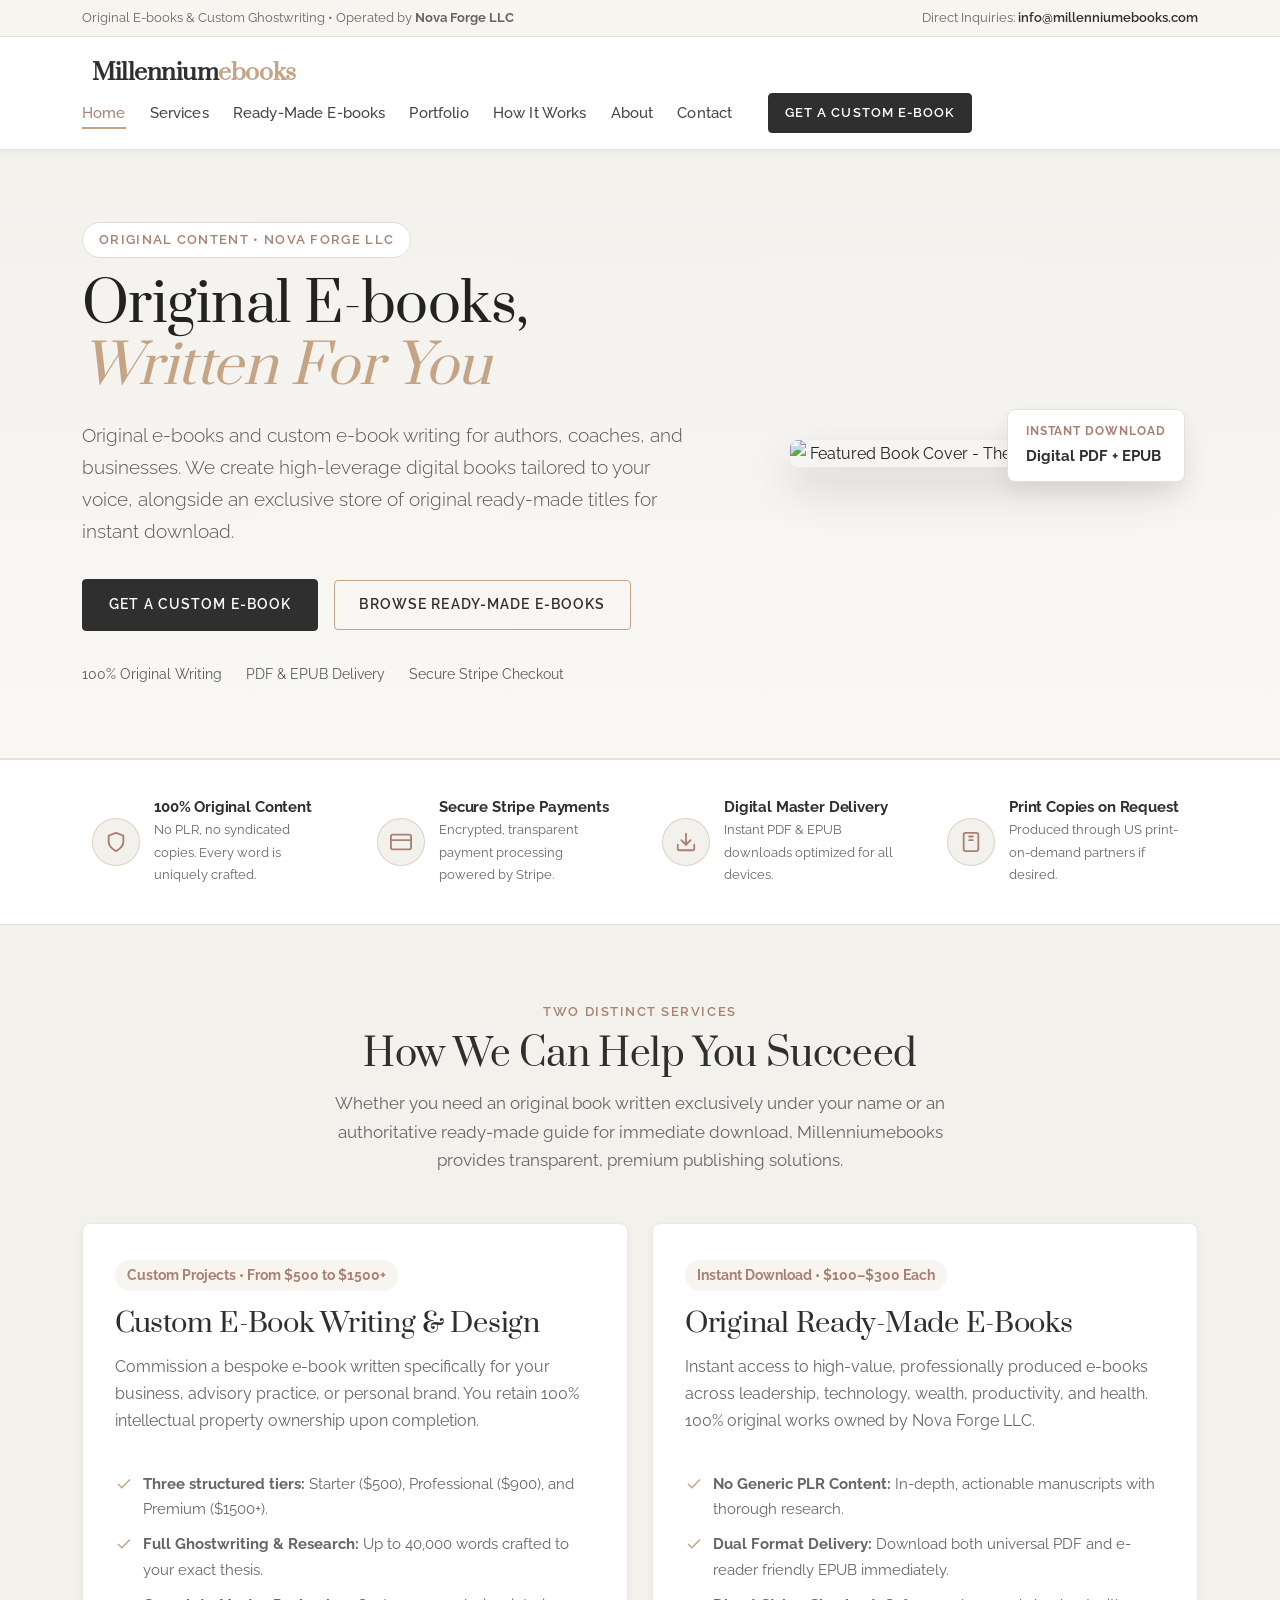
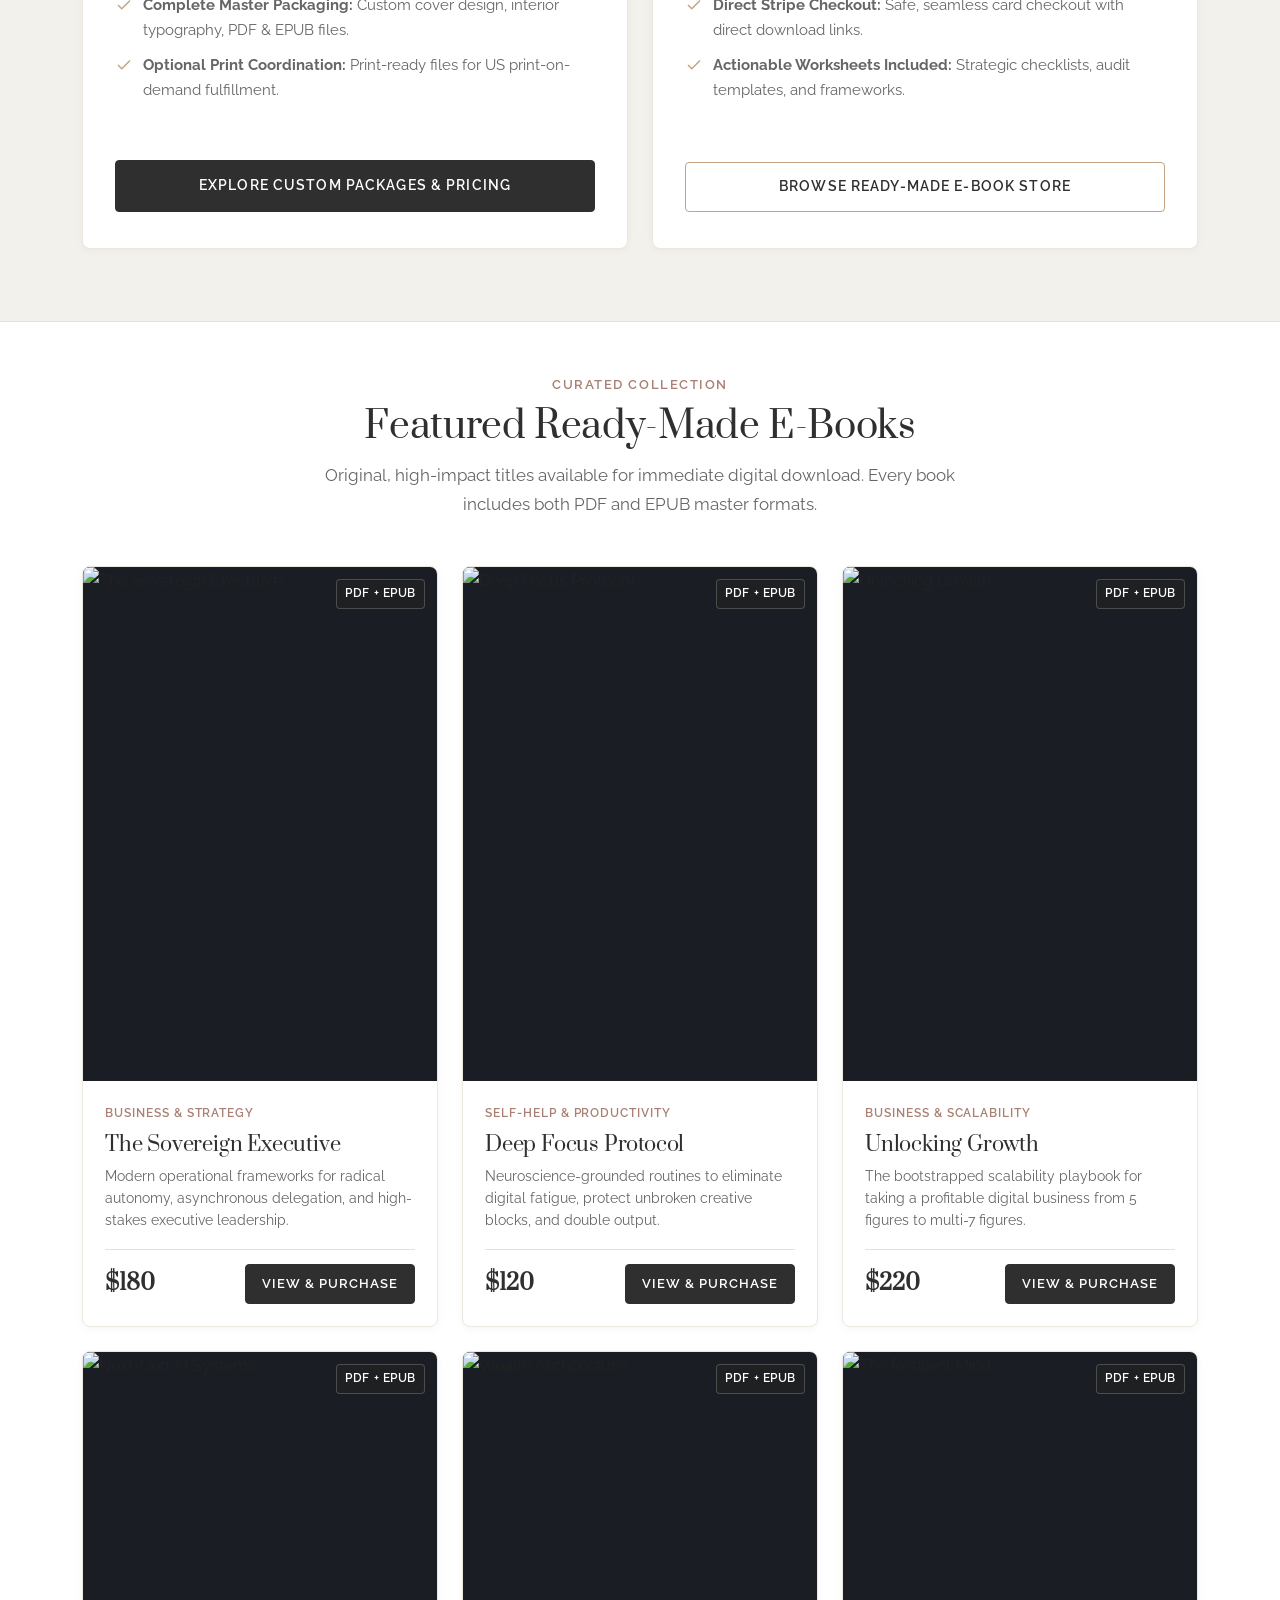
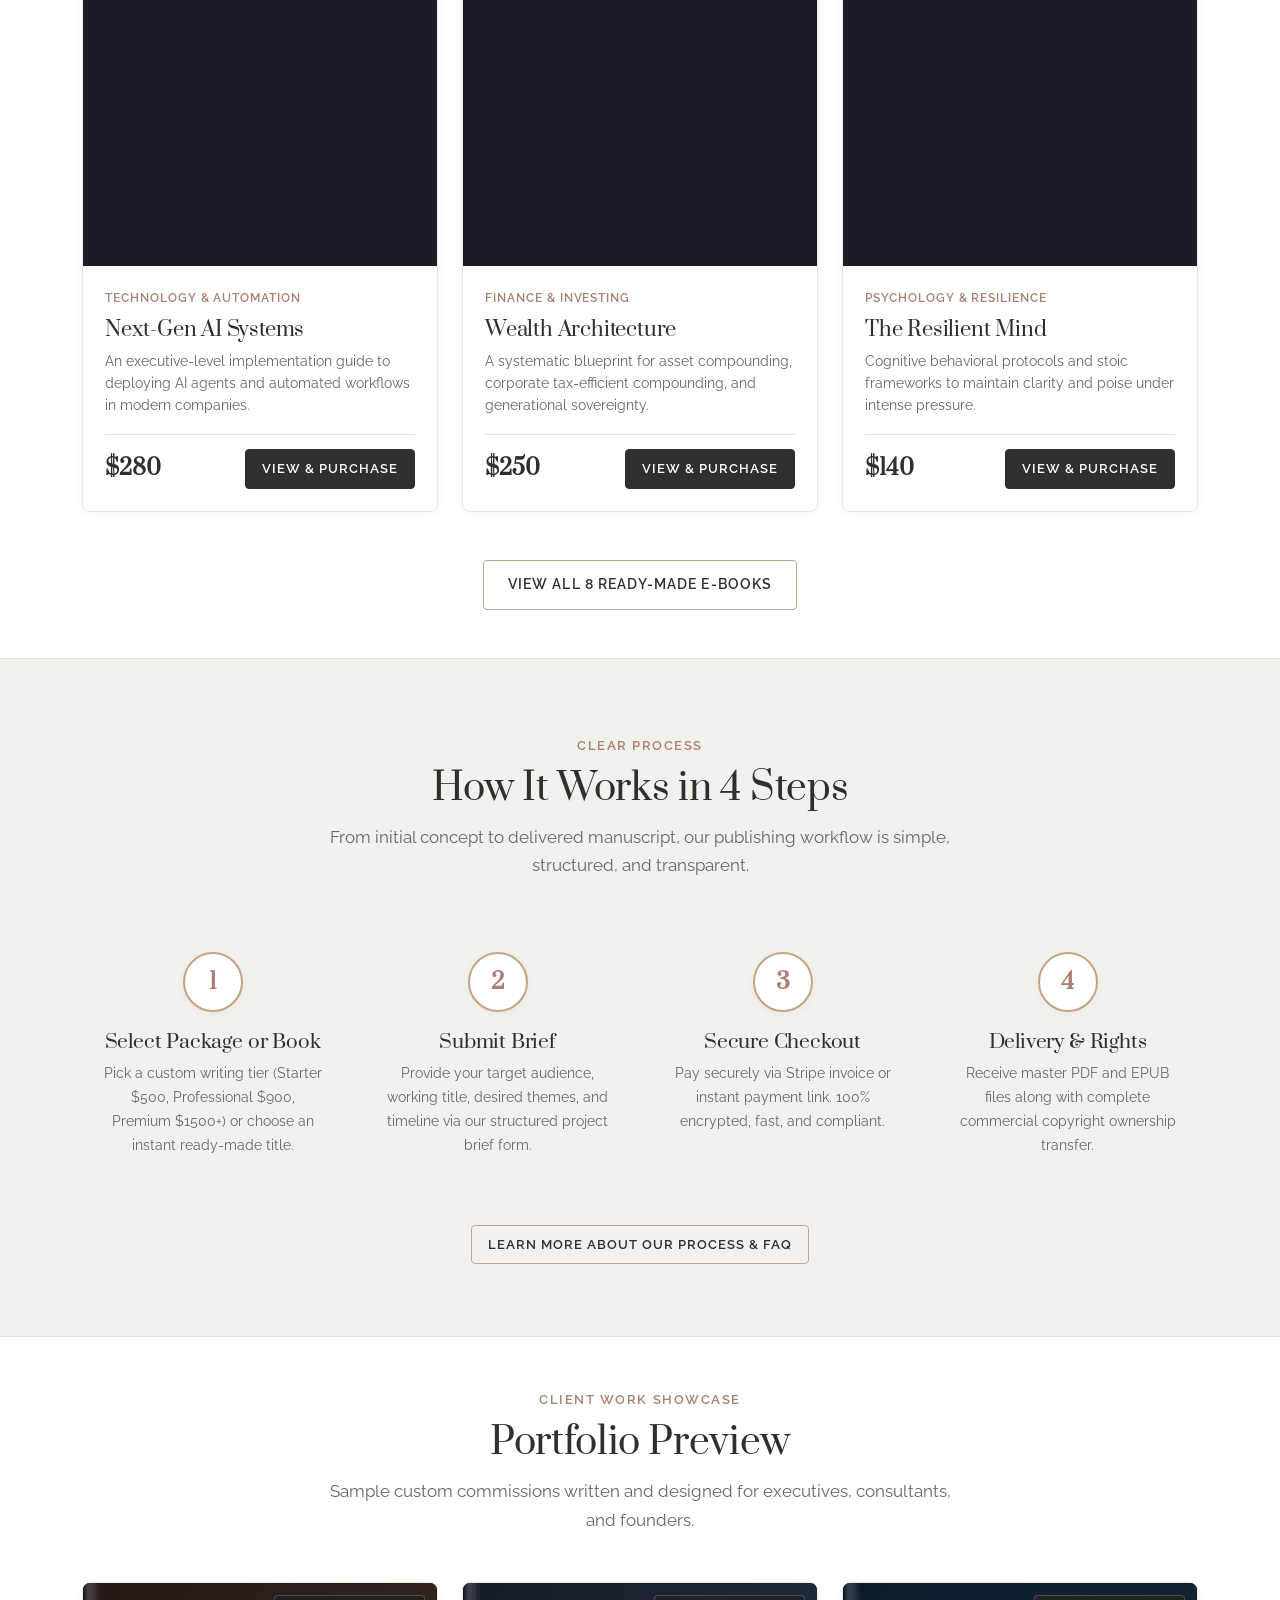
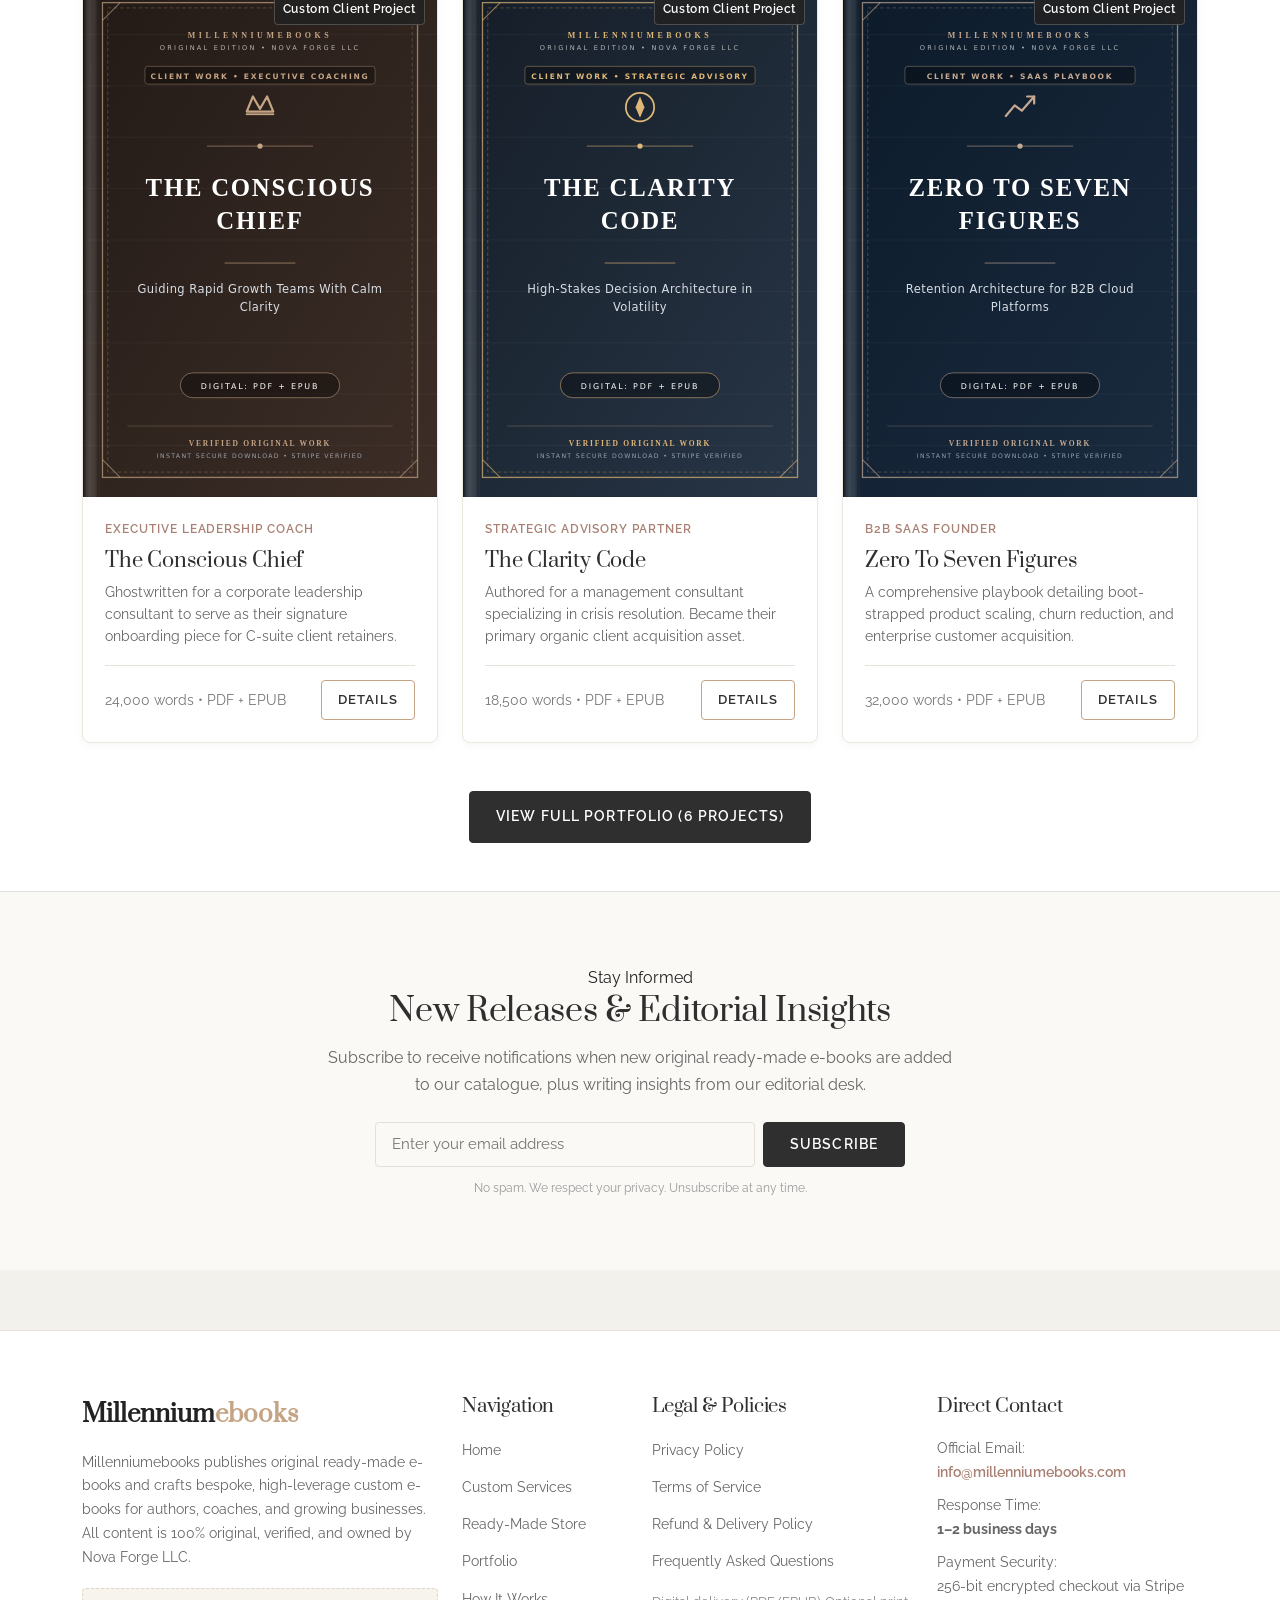
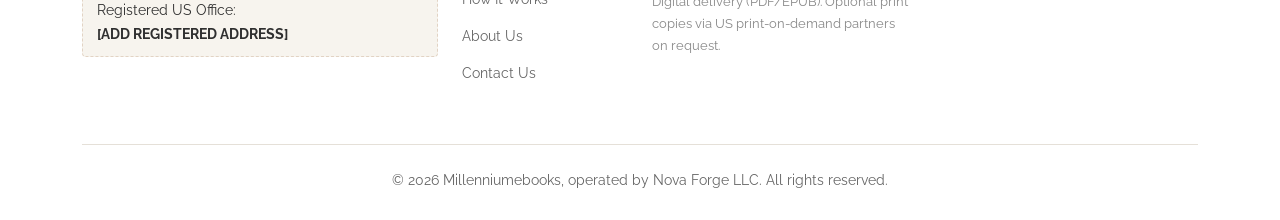
==== commit 753e652f: "Modify this project" ====
--- a/index.html
+++ b/index.html
@@ -1,1236 +1,633 @@
 <!DOCTYPE html>
 <html lang="en">
-
 <head>
-	<title>Millenniumebooks - Digital E-Book Store</title>
-	<meta charset="utf-8">
-	<meta http-equiv="X-UA-Compatible" content="IE=edge">
-	<meta name="viewport" content="width=device-width, initial-scale=1.0">
-	<meta name="format-detection" content="telephone=no">
-	<meta name="apple-mobile-web-app-capable" content="yes">
-	<meta name="author" content="">
-	<meta name="keywords" content="">
-	<meta name="description" content="">
-
-	<link href="https://cdn.jsdelivr.net/npm/bootstrap@5.3.1/dist/css/bootstrap.min.css" rel="stylesheet"
-		integrity="sha384-4bw+/aepP/YC94hEpVNVgiZdgIC5+VKNBQNGCHeKRQN+PtmoHDEXuppvnDJzQIu9" crossorigin="anonymous">
-
-	<link rel="stylesheet" type="text/css" href="css/normalize.css">
-	<link rel="stylesheet" type="text/css" href="icomoon/icomoon.css">
-	<link rel="stylesheet" type="text/css" href="css/vendor.css">
-	<link rel="stylesheet" type="text/css" href="style.css">
-
+  <meta charset="utf-8">
+  <meta http-equiv="X-UA-Compatible" content="IE=edge">
+  <meta name="viewport" content="width=device-width, initial-scale=1.0">
+  <title>Millenniumebooks - Original E-books & Custom E-book Writing</title>
+  <meta name="description" content="Original e-books and custom e-book writing for authors, coaches, and businesses. Published by Nova Forge LLC. Instant digital delivery in PDF & EPUB.">
+  
+  <!-- Open Graph / Meta -->
+  <meta property="og:type" content="website">
+  <meta property="og:title" content="Millenniumebooks - Original E-books & Custom E-book Writing">
+  <meta property="og:description" content="Original e-books and custom e-book writing for authors, coaches, and businesses. 100% original content, secure Stripe checkout, digital delivery.">
+  <meta property="og:url" content="https://www.millenniumebooks.com/">
+  <meta property="og:site_name" content="Millenniumebooks">
+
+  <!-- Google Fonts & Stylesheets -->
+  <link rel="preconnect" href="https://fonts.googleapis.com">
+  <link rel="preconnect" href="https://fonts.gstatic.com" crossorigin>
+  <link href="https://fonts.googleapis.com/css2?family=Playfair+Display:ital,wght@0,400..700;1,400..700&family=Prata&family=Raleway:wght@300;400;500;600;700&display=swap" rel="stylesheet">
+  
+  <link href="https://cdn.jsdelivr.net/npm/bootstrap@5.3.1/dist/css/bootstrap.min.css" rel="stylesheet"
+    integrity="sha384-4bw+/aepP/YC94hEpVNVgiZdgIC5+VKNBQNGCHeKRQN+PtmoHDEXuppvnDJzQIu9" crossorigin="anonymous">
+  <link rel="stylesheet" type="text/css" href="css/normalize.css">
+  <link rel="stylesheet" type="text/css" href="icomoon/icomoon.css">
+  <link rel="stylesheet" type="text/css" href="css/style.css">
 </head>
 
-<body data-bs-spy="scroll" data-bs-target="#header" tabindex="0">
-
-	<div id="header-wrap">
-
-		<div class="top-content">
-			<div class="container-fluid">
-				<div class="row align-items-center">
-					<div class="col-12 text-end">
-						<div class="right-element">
-
-							<a href="#" class="cart for-buy"><i class="icon icon-clipboard"></i><span>Cart:(0
-									$)</span></a>
-						</div><!--top-right-->
-					</div>
-				</div>
-			</div>
-		</div><!--top-content-->
-
-		<header id="header">
-			<div class="container-fluid">
-				<div class="row">
-
-					<div class="col-md-3">
-						<div class="main-logo">
-							<a href="index.html" class="brand-logo"
-								style="text-decoration: none; display: inline-flex; align-items: center; gap: 8px;">
-								<i class="icon icon-bookmark" style="font-size: 26px; color: #C5A992;"></i>
-								<span
-									style="font-family: 'Prata', serif; font-size: 22px; font-weight: 700; color: #2f2f2f; letter-spacing: -0.5px;">
-									Millennium<span style="color: #C5A992;">ebooks</span>
-								</span>
-							</a>
-						</div>
-
-					</div>
-
-					<div class="col-md-9">
-
-						<nav id="navbar">
-							<div class="main-menu stellarnav">
-								<ul class="menu-list">
-									<li class="menu-item active"><a href="index.html">Home</a></li>
-									<li class="menu-item"><a href="about.html" class="nav-link">About Us</a></li>
-									<li class="menu-item"><a href="contact.html" class="nav-link">Contact</a></li>
-									<li class="menu-item"><a href="thank-you.html" class="nav-link">Thank You</a></li>
-
-
-									<li class="menu-item"><a href="#featured-books" class="nav-link">Featured</a></li>
-									<li class="menu-item"><a href="#popular-books" class="nav-link">Popular</a></li>
-									<li class="menu-item"><a href="#special-offer" class="nav-link">Offer</a></li>
-									<li class="menu-item"><a href="#latest-blog" class="nav-link">Articles</a></li>
-								</ul>
-
-								<div class="hamburger">
-									<span class="bar"></span>
-									<span class="bar"></span>
-									<span class="bar"></span>
-								</div>
-
-							</div>
-						</nav>
-
-					</div>
-
-				</div>
-			</div>
-		</header>
-
-	</div><!--header-wrap-->
-
-	<section id="billboard">
-
-		<div class="container">
-			<div class="row">
-				<div class="col-md-12">
-
-					<button class="prev slick-arrow">
-						<i class="icon icon-arrow-left"></i>
-					</button>
-
-					<div class="main-slider pattern-overlay">
-						<div class="slider-item">
-							<div class="banner-content">
-								<h2 class="banner-title">Life of the Wild</h2>
-								<p>Lorem ipsum dolor sit amet, consectetur adipiscing elit. Sed eu feugiat amet, libero
-									ipsum enim pharetra hac. Urna commodo, lacus ut magna velit eleifend. Amet, quis
-									urna, a eu.</p>
-								<div class="btn-wrap">
-									<a href="#" class="btn btn-outline-accent btn-accent-arrow">Read More<i
-											class="icon icon-ns-arrow-right"></i></a>
-								</div>
-							</div><!--banner-content-->
-							<img src="images/main-banner1.jpg" alt="banner" class="banner-image">
-						</div><!--slider-item-->
-
-						<div class="slider-item">
-							<div class="banner-content">
-								<h2 class="banner-title">Birds gonna be Happy</h2>
-								<p>Lorem ipsum dolor sit amet, consectetur adipiscing elit. Sed eu feugiat amet, libero
-									ipsum enim pharetra hac. Urna commodo, lacus ut magna velit eleifend. Amet, quis
-									urna, a eu.</p>
-								<div class="btn-wrap">
-									<a href="#" class="btn btn-outline-accent btn-accent-arrow">Read More<i
-											class="icon icon-ns-arrow-right"></i></a>
-								</div>
-							</div><!--banner-content-->
-							<img src="images/main-banner2.jpg" alt="banner" class="banner-image">
-						</div><!--slider-item-->
-
-					</div><!--slider-->
-
-					<button class="next slick-arrow">
-						<i class="icon icon-arrow-right"></i>
-					</button>
-
-				</div>
-			</div>
-		</div>
-
-	</section>
-
-	<section id="client-holder" data-aos="fade-up" class="py-5">
-		<div class="container">
-			<div class="row align-items-center justify-content-center text-center g-4">
-				<div class="col-lg-2 col-md-4 col-6">
-					<div class="theme-brand-feature p-3"
-						style="background: #ffffff; border: 1px solid #EAEAEA; border-radius: 10px; box-shadow: 0 4px 15px rgba(0,0,0,0.03); transition: transform 0.3s ease;">
-						<div class="feature-icon-wrap mb-3 mx-auto d-flex align-items-center justify-content-center"
-							style="width: 58px; height: 58px; background: #FAF9F6; border: 1.5px solid #C5A992; border-radius: 50%;">
-							<svg width="26" height="26" viewBox="0 0 24 24" fill="none" stroke="#C5A992"
-								stroke-width="2" stroke-linecap="round" stroke-linejoin="round">
-								<path d="M4 19.5A2.5 2.5 0 0 1 6.5 17H20"></path>
-								<path d="M6.5 2H20v20H6.5A2.5 2.5 0 0 1 4 19.5v-15A2.5 2.5 0 0 1 6.5 2z"></path>
-							</svg>
-						</div>
-						<span
-							style="font-family: 'Prata', serif; font-size: 0.95rem; color: #2f2f2f; font-weight: 700; display: block;">eBook
-							Library</span>
-					</div>
-				</div>
-				<div class="col-lg-2 col-md-4 col-6">
-					<div class="theme-brand-feature p-3"
-						style="background: #ffffff; border: 1px solid #EAEAEA; border-radius: 10px; box-shadow: 0 4px 15px rgba(0,0,0,0.03); transition: transform 0.3s ease;">
-						<div class="feature-icon-wrap mb-3 mx-auto d-flex align-items-center justify-content-center"
-							style="width: 58px; height: 58px; background: #FAF9F6; border: 1.5px solid #C5A992; border-radius: 50%;">
-							<svg width="26" height="26" viewBox="0 0 24 24" fill="none" stroke="#C5A992"
-								stroke-width="2" stroke-linecap="round" stroke-linejoin="round">
-								<path d="M21 15v4a2 2 0 0 1-2 2H5a2 2 0 0 1-2-2v-4"></path>
-								<polyline points="7 10 12 15 17 10"></polyline>
-								<line x1="12" y1="15" x2="12" y2="3"></line>
-							</svg>
-						</div>
-						<span
-							style="font-family: 'Prata', serif; font-size: 0.95rem; color: #2f2f2f; font-weight: 700; display: block;">Instant
-							Download</span>
-					</div>
-				</div>
-				<div class="col-lg-2 col-md-4 col-6">
-					<div class="theme-brand-feature p-3"
-						style="background: #ffffff; border: 1px solid #EAEAEA; border-radius: 10px; box-shadow: 0 4px 15px rgba(0,0,0,0.03); transition: transform 0.3s ease;">
-						<div class="feature-icon-wrap mb-3 mx-auto d-flex align-items-center justify-content-center"
-							style="width: 58px; height: 58px; background: #FAF9F6; border: 1.5px solid #C5A992; border-radius: 50%;">
-							<svg width="26" height="26" viewBox="0 0 24 24" fill="none" stroke="#C5A992"
-								stroke-width="2" stroke-linecap="round" stroke-linejoin="round">
-								<path d="M14 2H6a2 2 0 0 0-2 2v16a2 2 0 0 0 2 2h12a2 2 0 0 0 2-2V8z"></path>
-								<polyline points="14 2 14 8 20 8"></polyline>
-								<line x1="16" y1="13" x2="8" y2="13"></line>
-								<line x1="16" y1="17" x2="8" y2="17"></line>
-							</svg>
-						</div>
-						<span
-							style="font-family: 'Prata', serif; font-size: 0.95rem; color: #2f2f2f; font-weight: 700; display: block;">PDF
-							& EPUB</span>
-					</div>
-				</div>
-				<div class="col-lg-2 col-md-4 col-6">
-					<div class="theme-brand-feature p-3"
-						style="background: #ffffff; border: 1px solid #EAEAEA; border-radius: 10px; box-shadow: 0 4px 15px rgba(0,0,0,0.03); transition: transform 0.3s ease;">
-						<div class="feature-icon-wrap mb-3 mx-auto d-flex align-items-center justify-content-center"
-							style="width: 58px; height: 58px; background: #FAF9F6; border: 1.5px solid #C5A992; border-radius: 50%;">
-							<svg width="26" height="26" viewBox="0 0 24 24" fill="none" stroke="#C5A992"
-								stroke-width="2" stroke-linecap="round" stroke-linejoin="round">
-								<polygon
-									points="12 2 15.09 8.26 22 9.27 17 14.14 18.18 21.02 12 17.77 5.82 21.02 7 14.14 2 9.27 8.91 8.26 12 2">
-								</polygon>
-							</svg>
-						</div>
-						<span
-							style="font-family: 'Prata', serif; font-size: 0.95rem; color: #2f2f2f; font-weight: 700; display: block;">Best
-							Quality</span>
-					</div>
-				</div>
-				<div class="col-lg-2 col-md-4 col-6">
-					<div class="theme-brand-feature p-3"
-						style="background: #ffffff; border: 1px solid #EAEAEA; border-radius: 10px; box-shadow: 0 4px 15px rgba(0,0,0,0.03); transition: transform 0.3s ease;">
-						<div class="feature-icon-wrap mb-3 mx-auto d-flex align-items-center justify-content-center"
-							style="width: 58px; height: 58px; background: #FAF9F6; border: 1.5px solid #C5A992; border-radius: 50%;">
-							<svg width="26" height="26" viewBox="0 0 24 24" fill="none" stroke="#C5A992"
-								stroke-width="2" stroke-linecap="round" stroke-linejoin="round">
-								<path d="M3 18v-6a9 9 0 0 1 18 0v6"></path>
-								<path
-									d="M21 19a2 2 0 0 1-2 2h-1a2 2 0 0 1-2-2v-3a2 2 0 0 1 2-2h3zM3 19a2 2 0 0 0 2 2h1a2 2 0 0 0 2-2v-3a2 2 0 0 0-2-2H3z">
-								</path>
-							</svg>
-						</div>
-						<span
-							style="font-family: 'Prata', serif; font-size: 0.95rem; color: #2f2f2f; font-weight: 700; display: block;">24/7
-							Support</span>
-					</div>
-				</div>
-			</div>
-		</div>
-	</section>
-
-	<section id="featured-books" class="py-5 my-5">
-		<div class="container">
-			<div class="row">
-				<div class="col-md-12">
-
-					<div class="section-header align-center">
-						<div class="title">
-							<span>Some quality items</span>
-						</div>
-						<h2 class="section-title">Featured Books</h2>
-					</div>
-
-					<div class="product-list" data-aos="fade-up">
-						<div class="row">
-
-							<div class="col-md-3">
-								<div class="product-item">
-									<figure class="product-style">
-										<img src="images/product-item1.jpg" alt="Books" class="product-item">
-										<button type="button" class="add-to-cart" data-product-tile="add-to-cart">Add to
-											Cart</button>
-									</figure>
-									<figcaption>
-										<h3>Simple way of piece life</h3>
-										<span>Armor Ramsey</span>
-										<div class="item-price">$ 40.00</div>
-									</figcaption>
-								</div>
-							</div>
-
-							<div class="col-md-3">
-								<div class="product-item">
-									<figure class="product-style">
-										<img src="images/product-item2.jpg" alt="Books" class="product-item">
-										<button type="button" class="add-to-cart" data-product-tile="add-to-cart">Add to
-											Cart</button>
-									</figure>
-									<figcaption>
-										<h3>Great travel at desert</h3>
-										<span>Sanchit Howdy</span>
-										<div class="item-price">$ 38.00</div>
-									</figcaption>
-								</div>
-							</div>
-
-							<div class="col-md-3">
-								<div class="product-item">
-									<figure class="product-style">
-										<img src="images/product-item3.jpg" alt="Books" class="product-item">
-										<button type="button" class="add-to-cart" data-product-tile="add-to-cart">Add to
-											Cart</button>
-									</figure>
-									<figcaption>
-										<h3>The lady beauty Scarlett</h3>
-										<span>Arthur Doyle</span>
-										<div class="item-price">$ 45.00</div>
-									</figcaption>
-								</div>
-							</div>
-
-							<div class="col-md-3">
-								<div class="product-item">
-									<figure class="product-style">
-										<img src="images/product-item4.jpg" alt="Books" class="product-item">
-										<button type="button" class="add-to-cart" data-product-tile="add-to-cart">Add to
-											Cart</button>
-									</figure>
-									<figcaption>
-										<h3>Once upon a time</h3>
-										<span>Klien Marry</span>
-										<div class="item-price">$ 35.00</div>
-									</figcaption>
-								</div>
-							</div>
-
-						</div><!--ft-books-slider-->
-					</div><!--grid-->
-
-
-				</div><!--inner-content-->
-			</div>
-
-			<div class="row">
-				<div class="col-md-12">
-
-					<div class="btn-wrap align-right">
-						<a href="#" class="btn-accent-arrow">View all products <i
-								class="icon icon-ns-arrow-right"></i></a>
-					</div>
-
-				</div>
-			</div>
-		</div>
-	</section>
-
-	<section id="best-selling" class="leaf-pattern-overlay">
-		<div class="corner-pattern-overlay"></div>
-		<div class="container">
-			<div class="row justify-content-center">
-
-				<div class="col-md-8">
-
-					<div class="row">
-
-						<div class="col-md-6">
-							<figure class="products-thumb">
-								<img src="images/single-image.jpg" alt="book" class="single-image">
-							</figure>
-						</div>
-
-						<div class="col-md-6">
-							<div class="product-entry">
-								<h2 class="section-title divider">Best Selling Book</h2>
-
-								<div class="products-content">
-									<div class="author-name">By Timbur Hood</div>
-									<h3 class="item-title">Birds gonna be happy</h3>
-									<p>Lorem ipsum dolor sit amet, consectetur adipiscing elit. Sed eu feugiat amet,
-										libero ipsum enim pharetra hac.</p>
-									<div class="item-price">$ 45.00</div>
-									<div class="btn-wrap">
-										<a href="#" class="btn-accent-arrow">shop it now <i
-												class="icon icon-ns-arrow-right"></i></a>
-									</div>
-								</div>
-
-							</div>
-						</div>
-
-					</div>
-					<!-- / row -->
-
-				</div>
-
-			</div>
-		</div>
-	</section>
-
-	<section id="popular-books" class="bookshelf py-5 my-5">
-		<div class="container">
-			<div class="row">
-				<div class="col-md-12">
-
-					<div class="section-header align-center">
-						<div class="title">
-							<span>Some quality items</span>
-						</div>
-						<h2 class="section-title">Popular Books</h2>
-					</div>
-
-					<ul class="tabs">
-						<li data-tab-target="#all-genre" class="active tab">All Genre</li>
-						<li data-tab-target="#business" class="tab">Business</li>
-						<li data-tab-target="#technology" class="tab">Technology</li>
-						<li data-tab-target="#romantic" class="tab">Romantic</li>
-						<li data-tab-target="#adventure" class="tab">Adventure</li>
-						<li data-tab-target="#fictional" class="tab">Fictional</li>
-					</ul>
-
-					<div class="tab-content">
-						<div id="all-genre" data-tab-content class="active">
-							<div class="row">
-
-								<div class="col-md-3">
-									<div class="product-item">
-										<figure class="product-style">
-											<img src="images/tab-item1.jpg" alt="Books" class="product-item">
-											<button type="button" class="add-to-cart"
-												data-product-tile="add-to-cart">Add to
-												Cart</button>
-										</figure>
-										<figcaption>
-											<h3>Portrait photography</h3>
-											<span>Adam Silber</span>
-											<div class="item-price">$ 40.00</div>
-										</figcaption>
-									</div>
-								</div>
-
-								<div class="col-md-3">
-									<div class="product-item">
-										<figure class="product-style">
-											<img src="images/tab-item2.jpg" alt="Books" class="product-item">
-											<button type="button" class="add-to-cart"
-												data-product-tile="add-to-cart">Add to
-												Cart</button>
-										</figure>
-										<figcaption>
-											<h3>Once upon a time</h3>
-											<span>Klien Marry</span>
-											<div class="item-price">$ 35.00</div>
-										</figcaption>
-									</div>
-								</div>
-
-								<div class="col-md-3">
-									<div class="product-item">
-										<figure class="product-style">
-											<img src="images/tab-item3.jpg" alt="Books" class="product-item">
-											<button type="button" class="add-to-cart"
-												data-product-tile="add-to-cart">Add to
-												Cart</button>
-										</figure>
-										<figcaption>
-											<h3>Tips of simple lifestyle</h3>
-											<span>Bratt Smith</span>
-											<div class="item-price">$ 40.00</div>
-										</figcaption>
-									</div>
-								</div>
-
-								<div class="col-md-3">
-									<div class="product-item">
-										<figure class="product-style">
-											<img src="images/tab-item4.jpg" alt="Books" class="product-item">
-											<button type="button" class="add-to-cart"
-												data-product-tile="add-to-cart">Add to
-												Cart</button>
-										</figure>
-										<figcaption>
-											<h3>Just felt from outside</h3>
-											<span>Nicole Wilson</span>
-											<div class="item-price">$ 40.00</div>
-										</figcaption>
-									</div>
-								</div>
-
-							</div>
-							<div class="row">
-
-								<div class="col-md-3">
-									<div class="product-item">
-										<figure class="product-style">
-											<img src="images/tab-item5.jpg" alt="Books" class="product-item">
-											<button type="button" class="add-to-cart"
-												data-product-tile="add-to-cart">Add to
-												Cart</button>
-										</figure>
-										<figcaption>
-											<h3>Peaceful Enlightment</h3>
-											<span>Marmik Lama</span>
-											<div class="item-price">$ 40.00</div>
-										</figcaption>
-									</div>
-								</div>
-
-								<div class="col-md-3">
-									<div class="product-item">
-										<figure class="product-style">
-											<img src="images/tab-item6.jpg" alt="Books" class="product-item">
-											<button type="button" class="add-to-cart"
-												data-product-tile="add-to-cart">Add to
-												Cart</button>
-										</figure>
-										<figcaption>
-											<h3>Great travel at desert</h3>
-											<span>Sanchit Howdy</span>
-											<div class="item-price">$ 40.00</div>
-										</figcaption>
-									</div>
-								</div>
-
-								<div class="col-md-3">
-									<div class="product-item">
-										<figure class="product-style">
-											<img src="images/tab-item7.jpg" alt="Books" class="product-item">
-											<button type="button" class="add-to-cart"
-												data-product-tile="add-to-cart">Add to
-												Cart</button>
-										</figure>
-										<figcaption>
-											<h3>Life among the pirates</h3>
-											<span>Armor Ramsey</span>
-											<div class="item-price">$ 40.00</div>
-										</figcaption>
-									</div>
-								</div>
-
-								<div class="col-md-3">
-									<div class="product-item">
-										<figure class="product-style">
-											<img src="images/tab-item8.jpg" alt="Books" class="product-item">
-											<button type="button" class="add-to-cart"
-												data-product-tile="add-to-cart">Add to
-												Cart</button>
-										</figure>
-										<figcaption>
-											<h3>Simple way of piece life</h3>
-											<span>Armor Ramsey</span>
-											<div class="item-price">$ 40.00</div>
-										</figcaption>
-									</div>
-								</div>
-
-							</div>
-
-						</div>
-						<div id="business" data-tab-content>
-							<div class="row">
-								<div class="col-md-3">
-									<div class="product-item">
-										<figure class="product-style">
-											<img src="images/tab-item2.jpg" alt="Books" class="product-item">
-											<button type="button" class="add-to-cart"
-												data-product-tile="add-to-cart">Add to
-												Cart</button>
-										</figure>
-										<figcaption>
-											<h3>Peaceful Enlightment</h3>
-											<span>Marmik Lama</span>
-											<div class="item-price">$ 40.00</div>
-										</figcaption>
-									</div>
-								</div>
-
-								<div class="col-md-3">
-									<div class="product-item">
-										<figure class="product-style">
-											<img src="images/tab-item4.jpg" alt="Books" class="product-item">
-											<button type="button" class="add-to-cart"
-												data-product-tile="add-to-cart">Add to
-												Cart</button>
-										</figure>
-										<figcaption>
-											<h3>Great travel at desert</h3>
-											<span>Sanchit Howdy</span>
-											<div class="item-price">$ 40.00</div>
-										</figcaption>
-									</div>
-								</div>
-
-								<div class="col-md-3">
-									<div class="product-item">
-										<figure class="product-style">
-											<img src="images/tab-item6.jpg" alt="Books" class="product-item">
-											<button type="button" class="add-to-cart"
-												data-product-tile="add-to-cart">Add to
-												Cart</button>
-										</figure>
-										<figcaption>
-											<h3>Life among the pirates</h3>
-											<span>Armor Ramsey</span>
-											<div class="item-price">$ 40.00</div>
-										</figcaption>
-									</div>
-								</div>
-
-								<div class="col-md-3">
-									<div class="product-item">
-										<figure class="product-style">
-											<img src="images/tab-item8.jpg" alt="Books" class="product-item">
-											<button type="button" class="add-to-cart"
-												data-product-tile="add-to-cart">Add to
-												Cart</button>
-										</figure>
-										<figcaption>
-											<h3>Simple way of piece life</h3>
-											<span>Armor Ramsey</span>
-											<div class="item-price">$ 40.00</div>
-										</figcaption>
-									</div>
-								</div>
-
-							</div>
-						</div>
-
-						<div id="technology" data-tab-content>
-							<div class="row">
-								<div class="col-md-3">
-									<div class="product-item">
-										<figure class="product-style">
-											<img src="images/tab-item1.jpg" alt="Books" class="product-item">
-											<button type="button" class="add-to-cart"
-												data-product-tile="add-to-cart">Add to
-												Cart</button>
-										</figure>
-										<figcaption>
-											<h3>Peaceful Enlightment</h3>
-											<span>Marmik Lama</span>
-											<div class="item-price">$ 40.00</div>
-										</figcaption>
-									</div>
-								</div>
-
-								<div class="col-md-3">
-									<div class="product-item">
-										<figure class="product-style">
-											<img src="images/tab-item3.jpg" alt="Books" class="product-item">
-											<button type="button" class="add-to-cart"
-												data-product-tile="add-to-cart">Add to
-												Cart</button>
-										</figure>
-										<figcaption>
-											<h3>Great travel at desert</h3>
-											<span>Sanchit Howdy</span>
-											<div class="item-price">$ 40.00</div>
-										</figcaption>
-									</div>
-								</div>
-
-								<div class="col-md-3">
-									<div class="product-item">
-										<figure class="product-style">
-											<img src="images/tab-item5.jpg" alt="Books" class="product-item">
-											<button type="button" class="add-to-cart"
-												data-product-tile="add-to-cart">Add to
-												Cart</button>
-										</figure>
-										<figcaption>
-											<h3>Life among the pirates</h3>
-											<span>Armor Ramsey</span>
-											<div class="item-price">$ 40.00</div>
-										</figcaption>
-									</div>
-								</div>
-
-								<div class="col-md-3">
-									<div class="product-item">
-										<figure class="product-style">
-											<img src="images/tab-item7.jpg" alt="Books" class="product-item">
-											<button type="button" class="add-to-cart"
-												data-product-tile="add-to-cart">Add to
-												Cart</button>
-										</figure>
-										<figcaption>
-											<h3>Simple way of piece life</h3>
-											<span>Armor Ramsey</span>
-											<div class="item-price">$ 40.00</div>
-										</figcaption>
-									</div>
-								</div>
-							</div>
-						</div>
-
-						<div id="romantic" data-tab-content>
-							<div class="row">
-								<div class="col-md-3">
-									<div class="product-item">
-										<figure class="product-style">
-											<img src="images/tab-item1.jpg" alt="Books" class="product-item">
-											<button type="button" class="add-to-cart"
-												data-product-tile="add-to-cart">Add to
-												Cart</button>
-										</figure>
-										<figcaption>
-											<h3>Peaceful Enlightment</h3>
-											<span>Marmik Lama</span>
-											<div class="item-price">$ 40.00</div>
-										</figcaption>
-									</div>
-								</div>
-
-								<div class="col-md-3">
-									<div class="product-item">
-										<figure class="product-style">
-											<img src="images/tab-item3.jpg" alt="Books" class="product-item">
-											<button type="button" class="add-to-cart"
-												data-product-tile="add-to-cart">Add to
-												Cart</button>
-										</figure>
-										<figcaption>
-											<h3>Great travel at desert</h3>
-											<span>Sanchit Howdy</span>
-											<div class="item-price">$ 40.00</div>
-										</figcaption>
-									</div>
-								</div>
-
-								<div class="col-md-3">
-									<div class="product-item">
-										<figure class="product-style">
-											<img src="images/tab-item5.jpg" alt="Books" class="product-item">
-											<button type="button" class="add-to-cart"
-												data-product-tile="add-to-cart">Add to
-												Cart</button>
-										</figure>
-										<figcaption>
-											<h3>Life among the pirates</h3>
-											<span>Armor Ramsey</span>
-											<div class="item-price">$ 40.00</div>
-										</figcaption>
-									</div>
-								</div>
-
-								<div class="col-md-3">
-									<div class="product-item">
-										<figure class="product-style">
-											<img src="images/tab-item7.jpg" alt="Books" class="product-item">
-											<button type="button" class="add-to-cart"
-												data-product-tile="add-to-cart">Add to
-												Cart</button>
-										</figure>
-										<figcaption>
-											<h3>Simple way of piece life</h3>
-											<span>Armor Ramsey</span>
-											<div class="item-price">$ 40.00</div>
-										</figcaption>
-									</div>
-								</div>
-							</div>
-						</div>
-
-						<div id="adventure" data-tab-content>
-							<div class="row">
-								<div class="col-md-3">
-									<div class="product-item">
-										<figure class="product-style">
-											<img src="images/tab-item5.jpg" alt="Books" class="product-item">
-											<button type="button" class="add-to-cart"
-												data-product-tile="add-to-cart">Add to
-												Cart</button>
-										</figure>
-										<figcaption>
-											<h3>Life among the pirates</h3>
-											<span>Armor Ramsey</span>
-											<div class="item-price">$ 40.00</div>
-										</figcaption>
-									</div>
-								</div>
-
-								<div class="col-md-3">
-									<div class="product-item">
-										<figure class="product-style">
-											<img src="images/tab-item7.jpg" alt="Books" class="product-item">
-											<button type="button" class="add-to-cart"
-												data-product-tile="add-to-cart">Add to
-												Cart</button>
-										</figure>
-										<figcaption>
-											<h3>Simple way of piece life</h3>
-											<span>Armor Ramsey</span>
-											<div class="item-price">$ 40.00</div>
-										</figcaption>
-									</div>
-								</div>
-							</div>
-						</div>
-
-						<div id="fictional" data-tab-content>
-							<div class="row">
-								<div class="col-md-3">
-									<div class="product-item">
-										<figure class="product-style">
-											<img src="images/tab-item5.jpg" alt="Books" class="product-item">
-											<button type="button" class="add-to-cart"
-												data-product-tile="add-to-cart">Add to
-												Cart</button>
-										</figure>
-										<figcaption>
-											<h3>Life among the pirates</h3>
-											<span>Armor Ramsey</span>
-											<div class="item-price">$ 40.00</div>
-										</figcaption>
-									</div>
-								</div>
-
-								<div class="col-md-3">
-									<div class="product-item">
-										<figure class="product-style">
-											<img src="images/tab-item7.jpg" alt="Books" class="product-item">
-											<button type="button" class="add-to-cart"
-												data-product-tile="add-to-cart">Add to
-												Cart</button>
-										</figure>
-										<figcaption>
-											<h3>Simple way of piece life</h3>
-											<span>Armor Ramsey</span>
-											<div class="item-price">$ 40.00</div>
-										</figcaption>
-									</div>
-								</div>
-							</div>
-						</div>
-
-					</div>
-
-				</div><!--inner-tabs-->
-
-			</div>
-		</div>
-	</section>
-
-	<section id="quotation" class="align-center pb-5 mb-5">
-		<div class="inner-content">
-			<h2 class="section-title divider">Quote of the day</h2>
-			<blockquote data-aos="fade-up">
-				<q>“The more that you read, the more things you will know. The more that you learn, the more places
-					you’ll go.”</q>
-				<div class="author-name">Dr. Seuss</div>
-			</blockquote>
-		</div>
-	</section>
-
-	<section id="special-offer" class="bookshelf pb-5 mb-5">
-
-		<div class="section-header align-center">
-			<div class="title">
-				<span>Grab your opportunity</span>
-			</div>
-			<h2 class="section-title">Books with offer</h2>
-		</div>
-
-		<div class="container">
-			<div class="row">
-				<div class="inner-content">
-					<div class="product-list" data-aos="fade-up">
-						<div class="grid product-grid">
-							<div class="product-item">
-								<figure class="product-style">
-									<img src="images/product-item5.jpg" alt="Books" class="product-item">
-									<button type="button" class="add-to-cart" data-product-tile="add-to-cart">Add to
-										Cart</button>
-								</figure>
-								<figcaption>
-									<h3>Simple way of piece life</h3>
-									<span>Armor Ramsey</span>
-									<div class="item-price">
-										<span class="prev-price">$ 50.00</span>$ 40.00
-									</div>
-							</div>
-							</figcaption>
-
-							<div class="product-item">
-								<figure class="product-style">
-									<img src="images/product-item6.jpg" alt="Books" class="product-item">
-									<button type="button" class="add-to-cart" data-product-tile="add-to-cart">Add to
-										Cart</button>
-								</figure>
-								<figcaption>
-									<h3>Great travel at desert</h3>
-									<span>Sanchit Howdy</span>
-									<div class="item-price">
-										<span class="prev-price">$ 30.00</span>$ 38.00
-									</div>
-							</div>
-							</figcaption>
-
-							<div class="product-item">
-								<figure class="product-style">
-									<img src="images/product-item7.jpg" alt="Books" class="product-item">
-									<button type="button" class="add-to-cart" data-product-tile="add-to-cart">Add to
-										Cart</button>
-								</figure>
-								<figcaption>
-									<h3>The lady beauty Scarlett</h3>
-									<span>Arthur Doyle</span>
-									<div class="item-price">
-										<span class="prev-price">$ 35.00</span>$ 45.00
-									</div>
-							</div>
-							</figcaption>
-
-							<div class="product-item">
-								<figure class="product-style">
-									<img src="images/product-item8.jpg" alt="Books" class="product-item">
-									<button type="button" class="add-to-cart" data-product-tile="add-to-cart">Add to
-										Cart</button>
-								</figure>
-								<figcaption>
-									<h3>Once upon a time</h3>
-									<span>Klien Marry</span>
-									<div class="item-price">
-										<span class="prev-price">$ 25.00</span>$ 35.00
-									</div>
-							</div>
-							</figcaption>
-
-							<div class="product-item">
-								<figure class="product-style">
-									<img src="images/product-item2.jpg" alt="Books" class="product-item">
-									<button type="button" class="add-to-cart" data-product-tile="add-to-cart">Add to
-										Cart</button>
-								</figure>
-								<figcaption>
-									<h3>Simple way of piece life</h3>
-									<span>Armor Ramsey</span>
-									<div class="item-price">$ 40.00</div>
-								</figcaption>
-							</div>
-						</div><!--grid-->
-					</div>
-				</div><!--inner-content-->
-			</div>
-		</div>
-	</section>
-
-	<section id="subscribe">
-		<div class="container">
-			<div class="row justify-content-center">
-
-				<div class="col-md-8">
-					<div class="row">
-
-						<div class="col-md-6">
-
-							<div class="title-element">
-								<h2 class="section-title divider">Subscribe to our newsletter</h2>
-							</div>
-
-						</div>
-						<div class="col-md-6">
-
-							<div class="subscribe-content" data-aos="fade-up">
-								<p>Sed eu feugiat amet, libero ipsum enim pharetra hac dolor sit amet, consectetur. Elit
-									adipiscing enim pharetra hac.</p>
-								<form id="form">
-									<input type="text" name="email" placeholder="Enter your email addresss here">
-									<button class="btn-subscribe">
-										<span>send</span>
-										<i class="icon icon-send"></i>
-									</button>
-								</form>
-							</div>
-
-						</div>
-
-					</div>
-				</div>
-
-			</div>
-		</div>
-	</section>
-
-	<section id="latest-blog" class="py-5 my-5">
-		<div class="container">
-			<div class="row">
-				<div class="col-md-12">
-
-					<div class="section-header align-center">
-						<div class="title">
-							<span>Read our articles</span>
-						</div>
-						<h2 class="section-title">Latest Articles</h2>
-					</div>
-
-					<div class="row">
-
-						<div class="col-md-4">
-
-							<article class="column" data-aos="fade-up">
-
-								<figure>
-									<a href="#" class="image-hvr-effect">
-										<img src="images/post-img1.jpg" alt="post" class="post-image">
-									</a>
-								</figure>
-
-								<div class="post-item">
-									<div class="meta-date">Mar 30, 2021</div>
-									<h3><a href="#">Reading books always makes the moments happy</a></h3>
-
-									<div class="links-element">
-										<div class="categories">inspiration</div>
-										<div class="social-links">
-											<ul>
-												<li>
-													<a href="#"><i class="icon icon-facebook"></i></a>
-												</li>
-												<li>
-													<a href="#"><i class="icon icon-twitter"></i></a>
-												</li>
-												<li>
-													<a href="#"><i class="icon icon-behance-square"></i></a>
-												</li>
-											</ul>
-										</div>
-									</div><!--links-element-->
-
-								</div>
-							</article>
-
-						</div>
-						<div class="col-md-4">
-
-							<article class="column" data-aos="fade-up" data-aos-delay="200">
-								<figure>
-									<a href="#" class="image-hvr-effect">
-										<img src="images/post-img2.jpg" alt="post" class="post-image">
-									</a>
-								</figure>
-								<div class="post-item">
-									<div class="meta-date">Mar 29, 2021</div>
-									<h3><a href="#">Reading books always makes the moments happy</a></h3>
-
-									<div class="links-element">
-										<div class="categories">inspiration</div>
-										<div class="social-links">
-											<ul>
-												<li>
-													<a href="#"><i class="icon icon-facebook"></i></a>
-												</li>
-												<li>
-													<a href="#"><i class="icon icon-twitter"></i></a>
-												</li>
-												<li>
-													<a href="#"><i class="icon icon-behance-square"></i></a>
-												</li>
-											</ul>
-										</div>
-									</div><!--links-element-->
-
-								</div>
-							</article>
-
-						</div>
-						<div class="col-md-4">
-
-							<article class="column" data-aos="fade-up" data-aos-delay="400">
-								<figure>
-									<a href="#" class="image-hvr-effect">
-										<img src="images/post-img3.jpg" alt="post" class="post-image">
-									</a>
-								</figure>
-								<div class="post-item">
-									<div class="meta-date">Feb 27, 2021</div>
-									<h3><a href="#">Reading books always makes the moments happy</a></h3>
-
-									<div class="links-element">
-										<div class="categories">inspiration</div>
-										<div class="social-links">
-											<ul>
-												<li>
-													<a href="#"><i class="icon icon-facebook"></i></a>
-												</li>
-												<li>
-													<a href="#"><i class="icon icon-twitter"></i></a>
-												</li>
-												<li>
-													<a href="#"><i class="icon icon-behance-square"></i></a>
-												</li>
-											</ul>
-										</div>
-									</div><!--links-element-->
-
-								</div>
-							</article>
-
-						</div>
-
-					</div>
-
-					<div class="row">
-
-						<div class="btn-wrap align-center">
-							<a href="#" class="btn btn-outline-accent btn-accent-arrow" tabindex="0">Read All Articles<i
-									class="icon icon-ns-arrow-right"></i></a>
-						</div>
-					</div>
-
-				</div>
-			</div>
-		</div>
-	</section>
-
-	<section id="download-app" class="leaf-pattern-overlay">
-		<div class="corner-pattern-overlay"></div>
-		<div class="container">
-			<div class="row justify-content-center">
-				<div class="col-md-8">
-					<div class="row">
-
-						<div class="col-md-5">
-							<figure>
-								<img src="images/device.png" alt="phone" class="single-image">
-							</figure>
-						</div>
-
-						<div class="col-md-7">
-							<div class="app-info">
-								<h2 class="section-title divider">Download our app now !</h2>
-								<p>Lorem ipsum dolor sit amet, consectetur adipiscing elit. Sagittis sed ptibus
-									liberolectus nonet psryroin. Amet sed lorem posuere sit iaculis amet, ac urna.
-									Adipiscing fames semper erat ac in suspendisse iaculis.</p>
-								<div class="google-app">
-									<img src="images/google-play.jpg" alt="google play">
-									<img src="images/app-store.jpg" alt="app store">
-								</div>
-							</div>
-						</div>
-
-					</div>
-				</div>
-			</div>
-		</div>
-	</section>
-
-	<footer id="footer">
-		<div class="container">
-			<div class="row">
-
-				<div class="col-md-4">
-
-					<div class="footer-item">
-						<div class="company-brand">
-							<a href="index.html" class="brand-logo"
-								style="text-decoration: none; display: inline-flex; align-items: center; gap: 8px; margin-bottom: 15px;">
-								<i class="icon icon-bookmark" style="font-size: 26px; color: #C5A992;"></i>
-								<span
-									style="font-family: 'Prata', serif; font-size: 22px; font-weight: 700; color: #2f2f2f; letter-spacing: -0.5px;">
-									Millennium<span style="color: #C5A992;">ebooks</span>
-								</span>
-							</a>
-							<p>Your ultimate destination for digital reading. Discover thousands of curated eBooks,
-								audiobooks, and learning guides instantly at your fingertips.</p>
-						</div>
-					</div>
-
-				</div>
-
-				<div class="col-md-2">
-
-					<div class="footer-menu">
-						<h5>Navigation</h5>
-						<ul class="menu-list">
-							<li class="menu-item">
-								<a href="index.html">Home</a>
-							</li>
-							<li class="menu-item">
-								<a href="about.html">About Us</a>
-							</li>
-							<li class="menu-item">
-								<a href="contact.html">Contact Us</a>
-							</li>
-							<li class="menu-item">
-								<a href="thank-you.html">Thank You Page</a>
-							</li>
-						</ul>
-					</div>
-
-				</div>
-				<div class="col-md-3">
-
-					<div class="footer-menu">
-						<h5>Discover</h5>
-						<ul class="menu-list">
-							<li class="menu-item">
-								<a href="index.html#featured-books">Featured Ebooks</a>
-							</li>
-							<li class="menu-item">
-								<a href="index.html#popular-books">Popular Categories</a>
-							</li>
-							<li class="menu-item">
-								<a href="index.html#special-offer">Special Deals</a>
-							</li>
-							<li class="menu-item">
-								<a href="index.html#latest-blog">Latest Articles</a>
-							</li>
-						</ul>
-					</div>
-
-				</div>
-				<div class="col-md-3">
-
-					<div class="footer-menu">
-						<h5>Contact Support</h5>
-						<ul class="menu-list">
-							<li class="menu-item">
-								<span>Email: <strong>info-millenniumebooks.com</strong></span>
-							</li>
-							<li class="menu-item">
-								<span>Support: <strong>24/7 Digital Library</strong></span>
-							</li>
-						</ul>
-					</div>
-
-				</div>
-
-			</div>
-			<!-- / row -->
-
-		</div>
-	</footer>
-
-	<div id="footer-bottom">
-		<div class="container">
-			<div class="row">
-				<div class="col-md-12">
-
-					<div class="copyright text-center">
-						<p>© 2026 <strong>Millenniumebooks</strong>. All rights reserved.</p>
-					</div><!--grid-->
-
-				</div><!--footer-bottom-content-->
-			</div>
-		</div>
-	</div>
-
-	<script src="js/jquery-1.11.0.min.js"></script>
-	<script src="https://cdn.jsdelivr.net/npm/bootstrap@5.3.1/dist/js/bootstrap.bundle.min.js"
-		integrity="sha384-HwwvtgBNo3bZJJLYd8oVXjrBZt8cqVSpeBNS5n7C8IVInixGAoxmnlMuBnhbgrkm"
-		crossorigin="anonymous"></script>
-	<script src="js/plugins.js"></script>
-	<script src="js/script.js"></script>
-	<script src="js/cart.js"></script>
-
+<body>
+
+  <!-- ========================================================================
+       SITE HEADER & NAVIGATION
+       ======================================================================== -->
+  <div id="header-wrap">
+    <!-- Top Notice Bar -->
+    <div class="top-notice-bar d-none d-md-block">
+      <div class="container">
+        <div class="row align-items-center">
+          <div class="col-md-7 text-start">
+            <span>Original E-books & Custom Ghostwriting • Operated by <strong>Nova Forge LLC</strong></span>
+          </div>
+          <div class="col-md-5 text-end">
+            <span>Direct Inquiries: <a href="mailto:info@millenniumebooks.com">info@millenniumebooks.com</a></span>
+          </div>
+        </div>
+      </div>
+    </div>
+
+    <!-- Main Navigation Bar -->
+    <header class="site-header">
+      <div class="container">
+        <div class="row align-items-center justify-content-between">
+          
+          <!-- Brand Logo -->
+          <div class="col-auto">
+            <a href="index.html" class="brand-logo-wrap">
+              <i class="icon icon-bookmark" style="font-size: 26px; color: #c4a484;"></i>
+              <span class="brand-text">Millennium<span>ebooks</span></span>
+            </a>
+          </div>
+
+          <!-- Desktop Navigation -->
+          <div class="col-auto d-none d-lg-block">
+            <nav class="main-navigation">
+              <ul class="nav-links-list">
+                <li class="active"><a href="index.html">Home</a></li>
+                <li><a href="services.html">Services</a></li>
+                <li><a href="ready-made.html">Ready-Made E-books</a></li>
+                <li><a href="portfolio.html">Portfolio</a></li>
+                <li><a href="how-it-works.html">How It Works</a></li>
+                <li><a href="about.html">About</a></li>
+                <li><a href="contact.html">Contact</a></li>
+              </ul>
+              <a href="services.html" class="btn-gold btn-sm-custom header-cta-btn">Get a Custom E-book</a>
+            </nav>
+          </div>
+
+          <!-- Mobile Hamburger Toggle -->
+          <div class="col-auto d-lg-none">
+            <button class="hamburger-toggle" aria-label="Toggle navigation menu" aria-expanded="false">
+              <span></span>
+              <span></span>
+              <span></span>
+            </button>
+          </div>
+
+        </div>
+      </div>
+
+      <!-- Mobile Navigation Drawer -->
+      <div class="mobile-nav-drawer d-lg-none">
+        <ul class="mobile-nav-list">
+          <li class="active"><a href="index.html">Home</a></li>
+          <li><a href="services.html">Services (Custom E-books)</a></li>
+          <li><a href="ready-made.html">Ready-Made E-books</a></li>
+          <li><a href="portfolio.html">Portfolio</a></li>
+          <li><a href="how-it-works.html">How It Works</a></li>
+          <li><a href="about.html">About Us</a></li>
+          <li><a href="contact.html">Contact Us</a></li>
+        </ul>
+        <div class="mobile-nav-cta">
+          <a href="services.html" class="btn-gold w-100">Get a Custom E-book</a>
+        </div>
+      </div>
+    </header>
+  </div>
+
+  <!-- ========================================================================
+       HERO SECTION
+       ======================================================================== -->
+  <section class="py-5" style="background: linear-gradient(180deg, #f3f1ec 0%, #faf8f5 100%); border-bottom: 1px solid #e8e3dc;">
+    <div class="container py-lg-4">
+      <div class="row align-items-center g-5">
+        <div class="col-lg-7">
+          <div class="hero-badge mb-3" style="display: inline-block; background: #ffffff; border: 1px solid #e2ddd5; border-radius: 20px; padding: 6px 16px; font-size: 0.82rem; font-weight: 600; text-transform: uppercase; letter-spacing: 0.1em; color: #a98073;">
+            Original Content • Nova Forge LLC
+          </div>
+          <h1 style="font-size: 3.4rem; font-family: var(--font-serif); color: #222222; line-height: 1.15; margin-bottom: 20px;">
+            Original E-books, <br><span style="color: #c4a484; font-style: italic;">Written For You</span>
+          </h1>
+          <p class="lead" style="color: #555555; font-size: 1.18rem; line-height: 1.7; margin-bottom: 32px; max-width: 620px;">
+            Original e-books and custom e-book writing for authors, coaches, and businesses. We create high-leverage digital books tailored to your voice, alongside an exclusive store of original ready-made titles for instant download.
+          </p>
+          <div class="d-flex flex-wrap gap-3 align-items-center">
+            <a href="services.html" class="btn-gold">Get a Custom E-book</a>
+            <a href="ready-made.html" class="btn-outline-gold">Browse Ready-Made E-books</a>
+          </div>
+          <div class="mt-4 pt-2 d-flex align-items-center gap-4 text-muted" style="font-size: 0.85rem;">
+            <span><i class="icon icon-check" style="color: #2e7d32;"></i> 100% Original Writing</span>
+            <span><i class="icon icon-check" style="color: #2e7d32;"></i> PDF & EPUB Delivery</span>
+            <span><i class="icon icon-check" style="color: #2e7d32;"></i> Secure Stripe Checkout</span>
+          </div>
+        </div>
+
+        <div class="col-lg-5 text-center">
+          <div style="position: relative; max-width: 380px; margin: 0 auto;">
+            <img src="assets/covers/cover-sovereign-executive.svg" alt="Featured Book Cover - The Sovereign Executive" style="border-radius: 8px; box-shadow: 0 20px 45px rgba(0,0,0,0.15); width: 100%;">
+            <div style="position: absolute; bottom: -15px; right: -15px; background: #ffffff; border: 1px solid #e5e0d8; border-radius: 8px; padding: 12px 18px; box-shadow: 0 10px 25px rgba(0,0,0,0.08); text-align: left;">
+              <span style="font-size: 0.72rem; text-transform: uppercase; color: #a98073; font-weight: 700; letter-spacing: 0.08em; display: block;">Instant Download</span>
+              <strong style="font-size: 0.95rem; color: #2f2f2f;">Digital PDF + EPUB</strong>
+            </div>
+          </div>
+        </div>
+      </div>
+    </div>
+  </section>
+
+  <!-- ========================================================================
+       TRUST STRIP
+       ======================================================================== -->
+  <section class="trust-strip">
+    <div class="container">
+      <div class="row g-4 align-items-center justify-content-center">
+        <div class="col-md-3 col-sm-6">
+          <div class="trust-item">
+            <div class="trust-icon-box">
+              <svg width="22" height="22" viewBox="0 0 24 24" fill="none" stroke="currentColor" stroke-width="2" stroke-linecap="round" stroke-linejoin="round"><path d="M12 22s8-4 8-10V5l-8-3-8 3v7c0 6 8 10 8 10z"/></svg>
+            </div>
+            <div class="trust-text">
+              <h4>100% Original Content</h4>
+              <p>No PLR, no syndicated copies. Every word is uniquely crafted.</p>
+            </div>
+          </div>
+        </div>
+
+        <div class="col-md-3 col-sm-6">
+          <div class="trust-item">
+            <div class="trust-icon-box">
+              <svg width="22" height="22" viewBox="0 0 24 24" fill="none" stroke="currentColor" stroke-width="2" stroke-linecap="round" stroke-linejoin="round"><rect x="1" y="4" width="22" height="16" rx="2" ry="2"/><line x1="1" y1="10" x2="23" y2="10"/></svg>
+            </div>
+            <div class="trust-text">
+              <h4>Secure Stripe Payments</h4>
+              <p>Encrypted, transparent payment processing powered by Stripe.</p>
+            </div>
+          </div>
+        </div>
+
+        <div class="col-md-3 col-sm-6">
+          <div class="trust-item">
+            <div class="trust-icon-box">
+              <svg width="22" height="22" viewBox="0 0 24 24" fill="none" stroke="currentColor" stroke-width="2" stroke-linecap="round" stroke-linejoin="round"><path d="M21 15v4a2 2 0 0 1-2 2H5a2 2 0 0 1-2-2v-4"/><polyline points="7 10 12 15 17 10"/><line x1="12" y1="15" x2="12" y2="3"/></svg>
+            </div>
+            <div class="trust-text">
+              <h4>Digital Master Delivery</h4>
+              <p>Instant PDF & EPUB downloads optimized for all devices.</p>
+            </div>
+          </div>
+        </div>
+
+        <div class="col-md-3 col-sm-6">
+          <div class="trust-item">
+            <div class="trust-icon-box">
+              <svg width="22" height="22" viewBox="0 0 24 24" fill="none" stroke="currentColor" stroke-width="2" stroke-linecap="round" stroke-linejoin="round"><path d="M6 2h12a2 2 0 0 1 2 2v16a2 2 0 0 1-2 2H6a2 2 0 0 1-2-2V4a2 2 0 0 1 2-2z"/><line x1="10" y1="6" x2="14" y2="6"/><line x1="10" y1="10" x2="14" y2="10"/></svg>
+            </div>
+            <div class="trust-text">
+              <h4>Print Copies on Request</h4>
+              <p>Produced through US print-on-demand partners if desired.</p>
+            </div>
+          </div>
+        </div>
+      </div>
+    </div>
+  </section>
+
+  <!-- ========================================================================
+       TWO CORE REVENUE PILLARS (CUSTOM & READY-MADE)
+       ======================================================================== -->
+  <section class="py-5 my-4">
+    <div class="container">
+      <div class="section-header text-center mb-5">
+        <span class="sub-badge">Two Distinct Services</span>
+        <h2 class="section-title">How We Can Help You Succeed</h2>
+        <p class="section-desc">Whether you need an original book written exclusively under your name or an authoritative ready-made guide for immediate download, Millenniumebooks provides transparent, premium publishing solutions.</p>
+      </div>
+
+      <div class="row g-4">
+        <!-- Pillar 1: Custom E-books -->
+        <div class="col-lg-6">
+          <div class="feature-pillar-card">
+            <span class="card-price-badge">Custom Projects • From $500 to $1500+</span>
+            <h3>Custom E-Book Writing & Design</h3>
+            <p>Commission a bespoke e-book written specifically for your business, advisory practice, or personal brand. You retain 100% intellectual property ownership upon completion.</p>
+            <ul>
+              <li>
+                <svg width="18" height="18" viewBox="0 0 24 24" fill="none" stroke="currentColor" stroke-width="2"><polyline points="20 6 9 17 4 12"/></svg>
+                <span><strong>Three structured tiers:</strong> Starter ($500), Professional ($900), and Premium ($1500+).</span>
+              </li>
+              <li>
+                <svg width="18" height="18" viewBox="0 0 24 24" fill="none" stroke="currentColor" stroke-width="2"><polyline points="20 6 9 17 4 12"/></svg>
+                <span><strong>Full Ghostwriting & Research:</strong> Up to 40,000 words crafted to your exact thesis.</span>
+              </li>
+              <li>
+                <svg width="18" height="18" viewBox="0 0 24 24" fill="none" stroke="currentColor" stroke-width="2"><polyline points="20 6 9 17 4 12"/></svg>
+                <span><strong>Complete Master Packaging:</strong> Custom cover design, interior typography, PDF & EPUB files.</span>
+              </li>
+              <li>
+                <svg width="18" height="18" viewBox="0 0 24 24" fill="none" stroke="currentColor" stroke-width="2"><polyline points="20 6 9 17 4 12"/></svg>
+                <span><strong>Optional Print Coordination:</strong> Print-ready files for US print-on-demand fulfillment.</span>
+              </li>
+            </ul>
+            <div class="mt-4">
+              <a href="services.html" class="btn-gold w-100">Explore Custom Packages & Pricing</a>
+            </div>
+          </div>
+        </div>
+
+        <!-- Pillar 2: Ready-Made E-books -->
+        <div class="col-lg-6">
+          <div class="feature-pillar-card">
+            <span class="card-price-badge">Instant Download • $100–$300 Each</span>
+            <h3>Original Ready-Made E-Books</h3>
+            <p>Instant access to high-value, professionally produced e-books across leadership, technology, wealth, productivity, and health. 100% original works owned by Nova Forge LLC.</p>
+            <ul>
+              <li>
+                <svg width="18" height="18" viewBox="0 0 24 24" fill="none" stroke="currentColor" stroke-width="2"><polyline points="20 6 9 17 4 12"/></svg>
+                <span><strong>No Generic PLR Content:</strong> In-depth, actionable manuscripts with thorough research.</span>
+              </li>
+              <li>
+                <svg width="18" height="18" viewBox="0 0 24 24" fill="none" stroke="currentColor" stroke-width="2"><polyline points="20 6 9 17 4 12"/></svg>
+                <span><strong>Dual Format Delivery:</strong> Download both universal PDF and e-reader friendly EPUB immediately.</span>
+              </li>
+              <li>
+                <svg width="18" height="18" viewBox="0 0 24 24" fill="none" stroke="currentColor" stroke-width="2"><polyline points="20 6 9 17 4 12"/></svg>
+                <span><strong>Direct Stripe Checkout:</strong> Safe, seamless card checkout with direct download links.</span>
+              </li>
+              <li>
+                <svg width="18" height="18" viewBox="0 0 24 24" fill="none" stroke="currentColor" stroke-width="2"><polyline points="20 6 9 17 4 12"/></svg>
+                <span><strong>Actionable Worksheets Included:</strong> Strategic checklists, audit templates, and frameworks.</span>
+              </li>
+            </ul>
+            <div class="mt-4">
+              <a href="ready-made.html" class="btn-outline-gold w-100">Browse Ready-Made E-Book Store</a>
+            </div>
+          </div>
+        </div>
+      </div>
+    </div>
+  </section>
+
+  <!-- ========================================================================
+       FEATURED READY-MADE E-BOOKS (6 ITEMS)
+       ======================================================================== -->
+  <section class="py-5 bg-white border-top border-bottom">
+    <div class="container">
+      <div class="section-header text-center mb-5">
+        <span class="sub-badge">Curated Collection</span>
+        <h2 class="section-title">Featured Ready-Made E-Books</h2>
+        <p class="section-desc">Original, high-impact titles available for immediate digital download. Every book includes both PDF and EPUB master formats.</p>
+      </div>
+
+      <div class="row g-4" id="home-featured-books-row">
+        <!-- 6 Featured Items will be rendered via JS or static semantic HTML -->
+        <div class="col-lg-4 col-md-6">
+          <div class="book-card">
+            <div class="book-card-cover">
+              <img src="assets/covers/cover-sovereign-executive.svg" alt="The Sovereign Executive" loading="lazy">
+              <span class="book-format-tag">PDF + EPUB</span>
+            </div>
+            <div class="book-card-body">
+              <span class="book-category-pill">Business & Strategy</span>
+              <h3 class="book-card-title">The Sovereign Executive</h3>
+              <p class="book-card-desc">Modern operational frameworks for radical autonomy, asynchronous delegation, and high-stakes executive leadership.</p>
+              <div class="book-card-footer">
+                <span class="book-price">$180</span>
+                <a href="ready-made.html" class="btn-gold btn-sm-custom">View & Purchase</a>
+              </div>
+            </div>
+          </div>
+        </div>
+
+        <div class="col-lg-4 col-md-6">
+          <div class="book-card">
+            <div class="book-card-cover">
+              <img src="assets/covers/cover-deep-focus.svg" alt="Deep Focus Protocol" loading="lazy">
+              <span class="book-format-tag">PDF + EPUB</span>
+            </div>
+            <div class="book-card-body">
+              <span class="book-category-pill">Self-Help & Productivity</span>
+              <h3 class="book-card-title">Deep Focus Protocol</h3>
+              <p class="book-card-desc">Neuroscience-grounded routines to eliminate digital fatigue, protect unbroken creative blocks, and double output.</p>
+              <div class="book-card-footer">
+                <span class="book-price">$120</span>
+                <a href="ready-made.html" class="btn-gold btn-sm-custom">View & Purchase</a>
+              </div>
+            </div>
+          </div>
+        </div>
+
+        <div class="col-lg-4 col-md-6">
+          <div class="book-card">
+            <div class="book-card-cover">
+              <img src="assets/covers/cover-unlocking-growth.svg" alt="Unlocking Growth" loading="lazy">
+              <span class="book-format-tag">PDF + EPUB</span>
+            </div>
+            <div class="book-card-body">
+              <span class="book-category-pill">Business & Scalability</span>
+              <h3 class="book-card-title">Unlocking Growth</h3>
+              <p class="book-card-desc">The bootstrapped scalability playbook for taking a profitable digital business from 5 figures to multi-7 figures.</p>
+              <div class="book-card-footer">
+                <span class="book-price">$220</span>
+                <a href="ready-made.html" class="btn-gold btn-sm-custom">View & Purchase</a>
+              </div>
+            </div>
+          </div>
+        </div>
+
+        <div class="col-lg-4 col-md-6">
+          <div class="book-card">
+            <div class="book-card-cover">
+              <img src="assets/covers/cover-nextgen-ai.svg" alt="Next-Gen AI Systems" loading="lazy">
+              <span class="book-format-tag">PDF + EPUB</span>
+            </div>
+            <div class="book-card-body">
+              <span class="book-category-pill">Technology & Automation</span>
+              <h3 class="book-card-title">Next-Gen AI Systems</h3>
+              <p class="book-card-desc">An executive-level implementation guide to deploying AI agents and automated workflows in modern companies.</p>
+              <div class="book-card-footer">
+                <span class="book-price">$280</span>
+                <a href="ready-made.html" class="btn-gold btn-sm-custom">View & Purchase</a>
+              </div>
+            </div>
+          </div>
+        </div>
+
+        <div class="col-lg-4 col-md-6">
+          <div class="book-card">
+            <div class="book-card-cover">
+              <img src="assets/covers/cover-wealth-architecture.svg" alt="Wealth Architecture" loading="lazy">
+              <span class="book-format-tag">PDF + EPUB</span>
+            </div>
+            <div class="book-card-body">
+              <span class="book-category-pill">Finance & Investing</span>
+              <h3 class="book-card-title">Wealth Architecture</h3>
+              <p class="book-card-desc">A systematic blueprint for asset compounding, corporate tax-efficient compounding, and generational sovereignty.</p>
+              <div class="book-card-footer">
+                <span class="book-price">$250</span>
+                <a href="ready-made.html" class="btn-gold btn-sm-custom">View & Purchase</a>
+              </div>
+            </div>
+          </div>
+        </div>
+
+        <div class="col-lg-4 col-md-6">
+          <div class="book-card">
+            <div class="book-card-cover">
+              <img src="assets/covers/cover-resilient-mind.svg" alt="The Resilient Mind" loading="lazy">
+              <span class="book-format-tag">PDF + EPUB</span>
+            </div>
+            <div class="book-card-body">
+              <span class="book-category-pill">Psychology & Resilience</span>
+              <h3 class="book-card-title">The Resilient Mind</h3>
+              <p class="book-card-desc">Cognitive behavioral protocols and stoic frameworks to maintain clarity and poise under intense pressure.</p>
+              <div class="book-card-footer">
+                <span class="book-price">$140</span>
+                <a href="ready-made.html" class="btn-gold btn-sm-custom">View & Purchase</a>
+              </div>
+            </div>
+          </div>
+        </div>
+      </div>
+
+      <div class="text-center mt-5">
+        <a href="ready-made.html" class="btn-outline-gold">View All 8 Ready-Made E-Books</a>
+      </div>
+    </div>
+  </section>
+
+  <!-- ========================================================================
+       HOW IT WORKS (SHORT 4-STEP STRIP)
+       ======================================================================== -->
+  <section class="py-5 my-4">
+    <div class="container">
+      <div class="section-header text-center mb-5">
+        <span class="sub-badge">Clear Process</span>
+        <h2 class="section-title">How It Works in 4 Steps</h2>
+        <p class="section-desc">From initial concept to delivered manuscript, our publishing workflow is simple, structured, and transparent.</p>
+      </div>
+
+      <div class="row g-4">
+        <div class="col-lg-3 col-md-6">
+          <div class="step-item">
+            <div class="step-num-circle">1</div>
+            <h4>Select Package or Book</h4>
+            <p>Pick a custom writing tier (Starter $500, Professional $900, Premium $1500+) or choose an instant ready-made title.</p>
+          </div>
+        </div>
+
+        <div class="col-lg-3 col-md-6">
+          <div class="step-item">
+            <div class="step-num-circle">2</div>
+            <h4>Submit Brief</h4>
+            <p>Provide your target audience, working title, desired themes, and timeline via our structured project brief form.</p>
+          </div>
+        </div>
+
+        <div class="col-lg-3 col-md-6">
+          <div class="step-item">
+            <div class="step-num-circle">3</div>
+            <h4>Secure Checkout</h4>
+            <p>Pay securely via Stripe invoice or instant payment link. 100% encrypted, fast, and compliant.</p>
+          </div>
+        </div>
+
+        <div class="col-lg-3 col-md-6">
+          <div class="step-item">
+            <div class="step-num-circle">4</div>
+            <h4>Delivery & Rights</h4>
+            <p>Receive master PDF and EPUB files along with complete commercial copyright ownership transfer.</p>
+          </div>
+        </div>
+      </div>
+
+      <div class="text-center mt-4">
+        <a href="how-it-works.html" class="btn-outline-gold btn-sm-custom">Learn More About Our Process & FAQ</a>
+      </div>
+    </div>
+  </section>
+
+  <!-- ========================================================================
+       PORTFOLIO PREVIEW (3 ITEMS)
+       ======================================================================== -->
+  <section class="py-5 bg-white border-top border-bottom">
+    <div class="container">
+      <div class="section-header text-center mb-5">
+        <span class="sub-badge">Client Work Showcase</span>
+        <h2 class="section-title">Portfolio Preview</h2>
+        <p class="section-desc">Sample custom commissions written and designed for executives, consultants, and founders.</p>
+      </div>
+
+      <div class="row g-4">
+        <div class="col-lg-4 col-md-6">
+          <div class="book-card">
+            <div class="book-card-cover">
+              <img src="assets/covers/portfolio-modern-leader.svg" alt="The Conscious Chief" loading="lazy">
+              <span class="book-format-tag">Custom Client Project</span>
+            </div>
+            <div class="book-card-body">
+              <span class="book-category-pill">Executive Leadership Coach</span>
+              <h3 class="book-card-title">The Conscious Chief</h3>
+              <p class="book-card-desc">Ghostwritten for a corporate leadership consultant to serve as their signature onboarding piece for C-suite client retainers.</p>
+              <div class="book-card-footer">
+                <span style="font-size: 0.85rem; color: #777;">24,000 words • PDF + EPUB</span>
+                <a href="portfolio.html" class="btn-outline-gold btn-sm-custom">Details</a>
+              </div>
+            </div>
+          </div>
+        </div>
+
+        <div class="col-lg-4 col-md-6">
+          <div class="book-card">
+            <div class="book-card-cover">
+              <img src="assets/covers/portfolio-clarity-code.svg" alt="The Clarity Code" loading="lazy">
+              <span class="book-format-tag">Custom Client Project</span>
+            </div>
+            <div class="book-card-body">
+              <span class="book-category-pill">Strategic Advisory Partner</span>
+              <h3 class="book-card-title">The Clarity Code</h3>
+              <p class="book-card-desc">Authored for a management consultant specializing in crisis resolution. Became their primary organic client acquisition asset.</p>
+              <div class="book-card-footer">
+                <span style="font-size: 0.85rem; color: #777;">18,500 words • PDF + EPUB</span>
+                <a href="portfolio.html" class="btn-outline-gold btn-sm-custom">Details</a>
+              </div>
+            </div>
+          </div>
+        </div>
+
+        <div class="col-lg-4 col-md-6">
+          <div class="book-card">
+            <div class="book-card-cover">
+              <img src="assets/covers/portfolio-saas-blueprint.svg" alt="Zero To Seven Figures" loading="lazy">
+              <span class="book-format-tag">Custom Client Project</span>
+            </div>
+            <div class="book-card-body">
+              <span class="book-category-pill">B2B SaaS Founder</span>
+              <h3 class="book-card-title">Zero To Seven Figures</h3>
+              <p class="book-card-desc">A comprehensive playbook detailing boot-strapped product scaling, churn reduction, and enterprise customer acquisition.</p>
+              <div class="book-card-footer">
+                <span style="font-size: 0.85rem; color: #777;">32,000 words • PDF + EPUB</span>
+                <a href="portfolio.html" class="btn-outline-gold btn-sm-custom">Details</a>
+              </div>
+            </div>
+          </div>
+        </div>
+      </div>
+
+      <div class="text-center mt-5">
+        <a href="portfolio.html" class="btn-gold">View Full Portfolio (6 Projects)</a>
+      </div>
+    </div>
+  </section>
+
+  <!-- ========================================================================
+       NEWSLETTER SIGNUP SECTION
+       ======================================================================== -->
+  <section class="py-5" style="background-color: #faf9f6;">
+    <div class="container py-4">
+      <div class="row justify-content-center text-center">
+        <div class="col-lg-7 col-md-9">
+          <span class="sub-badge">Stay Informed</span>
+          <h2 class="section-title">New Releases & Editorial Insights</h2>
+          <p class="section-desc mb-4">Subscribe to receive notifications when new original ready-made e-books are added to our catalogue, plus writing insights from our editorial desk.</p>
+          
+          <form id="home-newsletter-form" action="https://formspree.io/f/your-form-id" method="POST" class="d-flex flex-column flex-sm-row gap-2 justify-content-center">
+            <!-- Hidden configuration -->
+            <input type="hidden" name="_subject" value="New Millenniumebooks Newsletter Subscriber">
+            <input type="email" name="email" class="form-input-custom" placeholder="Enter your email address" required style="max-width: 380px;">
+            <button type="submit" class="btn-gold">Subscribe</button>
+          </form>
+          <span style="font-size: 0.78rem; color: #999; margin-top: 10px; display: block;">No spam. We respect your privacy. Unsubscribe at any time.</span>
+        </div>
+      </div>
+    </div>
+  </section>
+
+  <!-- ========================================================================
+       SITE FOOTER
+       ======================================================================== -->
+  <footer class="site-footer">
+    <div class="container">
+      <div class="row g-4">
+        
+        <!-- Col 1: Brand & Legal Entity -->
+        <div class="col-lg-4 col-md-6">
+          <div class="footer-brand-title">
+            Millennium<span>ebooks</span>
+          </div>
+          <p class="footer-desc">
+            Millenniumebooks publishes original ready-made e-books and crafts bespoke, high-leverage custom e-books for authors, coaches, and growing businesses. All content is 100% original, verified, and owned by Nova Forge LLC.
+          </p>
+          <div class="footer-address-tag">
+            Registered US Office:<br>
+            <strong>[ADD REGISTERED ADDRESS]</strong>
+          </div>
+        </div>
+
+        <!-- Col 2: Navigation Links -->
+        <div class="col-lg-2 col-md-6 col-6">
+          <h5 class="footer-heading">Navigation</h5>
+          <ul class="footer-nav-list">
+            <li><a href="index.html">Home</a></li>
+            <li><a href="services.html">Custom Services</a></li>
+            <li><a href="ready-made.html">Ready-Made Store</a></li>
+            <li><a href="portfolio.html">Portfolio</a></li>
+            <li><a href="how-it-works.html">How It Works</a></li>
+            <li><a href="about.html">About Us</a></li>
+            <li><a href="contact.html">Contact Us</a></li>
+          </ul>
+        </div>
+
+        <!-- Col 3: Legal & Policy Links -->
+        <div class="col-lg-3 col-md-6 col-6">
+          <h5 class="footer-heading">Legal & Policies</h5>
+          <ul class="footer-nav-list">
+            <li><a href="privacy.html">Privacy Policy</a></li>
+            <li><a href="terms.html">Terms of Service</a></li>
+            <li><a href="refund-policy.html">Refund & Delivery Policy</a></li>
+            <li><a href="how-it-works.html#faq">Frequently Asked Questions</a></li>
+          </ul>
+          <div class="mt-3" style="font-size: 0.82rem; color: #888;">
+            Digital delivery (PDF/EPUB). Optional print copies via US print-on-demand partners on request.
+          </div>
+        </div>
+
+        <!-- Col 4: Contact & Support -->
+        <div class="col-lg-3 col-md-6">
+          <h5 class="footer-heading">Direct Contact</h5>
+          <div class="footer-contact-block">
+            <p class="mb-2">Official Email:<br>
+              <a href="mailto:info@millenniumebooks.com">info@millenniumebooks.com</a>
+            </p>
+            <p class="mb-2">Response Time:<br>
+              <strong>1–2 business days</strong>
+            </p>
+            <p class="mb-0">Payment Security:<br>
+              <span>256-bit encrypted checkout via Stripe</span>
+            </p>
+          </div>
+        </div>
+
+      </div>
+
+      <!-- Bottom Bar -->
+      <div class="footer-bottom">
+        <p class="mb-0">© 2026 Millenniumebooks, operated by Nova Forge LLC. All rights reserved.</p>
+      </div>
+    </div>
+  </footer>
+
+  <!-- Scripts -->
+  <script src="js/products.js"></script>
+  <script src="js/main.js"></script>
 </body>
-
 </html>
--- a/css/style.css
+++ b/css/style.css
@@ -0,0 +1,1293 @@
+/* ==========================================================================
+   MILLENNIUMEBOOKS - MASTER STYLESHEET
+   Brand: Millenniumebooks | Operated by: Nova Forge LLC
+   Aesthetic: Refined Editorial, Warm Beige (#f3f1ec), Gold/Tan (#c4a484), Charcoal (#2f2f2f)
+   ========================================================================== */
+
+/* --------------------------------------------------------------------------
+   1. CSS VARIABLES & DESIGN TOKENS
+   -------------------------------------------------------------------------- */
+:root {
+  /* Core Brand Colors */
+  --bg-beige: #f3f1ec;
+  --bg-beige-light: #faf9f6;
+  --bg-white: #ffffff;
+  --bg-card: #ffffff;
+  
+  --accent-gold: #c4a484;
+  --accent-gold-dark: #a98073;
+  --accent-gold-light: #dfc8b2;
+  --accent-gold-soft: rgba(196, 164, 132, 0.12);
+  
+  --text-dark: #222222;
+  --text-charcoal: #2f2f2f;
+  --text-muted: #666666;
+  --text-light: #8e8e8e;
+  
+  --border-light: #e5e0d8;
+  --border-card: #ece7df;
+  --border-gold: rgba(196, 164, 132, 0.4);
+  
+  /* Status Colors */
+  --success-color: #2e7d32;
+  --success-bg: #e8f5e9;
+  
+  /* Typography */
+  --font-serif: "Prata", "Playfair Display", Georgia, serif;
+  --font-sans: "Raleway", -apple-system, BlinkMacSystemFont, "Segoe UI", Roboto, sans-serif;
+  
+  /* Layout & Elevations */
+  --shadow-sm: 0 2px 8px rgba(0, 0, 0, 0.04);
+  --shadow-md: 0 8px 24px rgba(0, 0, 0, 0.06);
+  --shadow-lg: 0 16px 40px rgba(0, 0, 0, 0.08);
+  --shadow-gold: 0 8px 24px rgba(196, 164, 132, 0.25);
+  --radius-sm: 4px;
+  --radius-md: 8px;
+  --radius-lg: 12px;
+  --radius-xl: 18px;
+  
+  --transition: all 0.25s cubic-bezier(0.16, 1, 0.3, 1);
+}
+
+/* --------------------------------------------------------------------------
+   2. RESET & BASE ELEMENTS
+   -------------------------------------------------------------------------- */
+*, *::before, *::after {
+  box-sizing: border-box;
+}
+
+html {
+  scroll-behavior: smooth;
+  font-size: 16px;
+}
+
+body {
+  margin: 0;
+  padding: 0;
+  background-color: var(--bg-beige);
+  color: var(--text-dark);
+  font-family: var(--font-sans);
+  font-size: 1rem;
+  line-height: 1.7;
+  -webkit-font-smoothing: antialiased;
+  -moz-osx-font-smoothing: grayscale;
+}
+
+h1, h2, h3, h4, h5, h6 {
+  font-family: var(--font-serif);
+  color: var(--text-charcoal);
+  font-weight: 400;
+  line-height: 1.25;
+  margin-top: 0;
+  margin-bottom: 0.8rem;
+  letter-spacing: -0.01em;
+}
+
+p {
+  margin-top: 0;
+  margin-bottom: 1.2rem;
+  color: var(--text-muted);
+}
+
+a {
+  color: var(--text-charcoal);
+  text-decoration: none;
+  transition: var(--transition);
+}
+
+a:hover {
+  color: var(--accent-gold);
+}
+
+img, svg {
+  max-width: 100%;
+  height: auto;
+  display: block;
+}
+
+/* --------------------------------------------------------------------------
+   3. BUTTONS & INTERACTIVE ELEMENTS
+   -------------------------------------------------------------------------- */
+.btn-gold,
+.btn-primary-custom {
+  display: inline-flex;
+  align-items: center;
+  justify-content: center;
+  gap: 8px;
+  background-color: var(--text-charcoal);
+  color: #ffffff !important;
+  font-family: var(--font-sans);
+  font-size: 0.88rem;
+  font-weight: 600;
+  text-transform: uppercase;
+  letter-spacing: 0.08em;
+  padding: 13px 26px;
+  border-radius: var(--radius-sm);
+  border: 1px solid var(--text-charcoal);
+  cursor: pointer;
+  transition: var(--transition);
+  text-decoration: none;
+}
+
+.btn-gold:hover,
+.btn-primary-custom:hover {
+  background-color: var(--accent-gold);
+  border-color: var(--accent-gold);
+  color: #ffffff !important;
+  transform: translateY(-2px);
+  box-shadow: var(--shadow-gold);
+}
+
+.btn-outline-gold {
+  display: inline-flex;
+  align-items: center;
+  justify-content: center;
+  gap: 8px;
+  background-color: transparent;
+  color: var(--text-charcoal) !important;
+  font-family: var(--font-sans);
+  font-size: 0.88rem;
+  font-weight: 600;
+  text-transform: uppercase;
+  letter-spacing: 0.08em;
+  padding: 12px 24px;
+  border-radius: var(--radius-sm);
+  border: 1.5px solid var(--accent-gold);
+  cursor: pointer;
+  transition: var(--transition);
+  text-decoration: none;
+}
+
+.btn-outline-gold:hover {
+  background-color: var(--accent-gold);
+  color: #ffffff !important;
+  transform: translateY(-2px);
+  box-shadow: var(--shadow-sm);
+}
+
+.btn-sm-custom {
+  padding: 8px 16px;
+  font-size: 0.8rem;
+}
+
+/* --------------------------------------------------------------------------
+   4. HEADER & NAVIGATION
+   -------------------------------------------------------------------------- */
+#header-wrap {
+  position: sticky;
+  top: 0;
+  z-index: 1000;
+  background-color: #ffffff;
+  box-shadow: var(--shadow-sm);
+  border-bottom: 1px solid var(--border-light);
+}
+
+/* Top bar */
+.top-notice-bar {
+  background-color: #f7f5f0;
+  border-bottom: 1px solid var(--border-light);
+  padding: 7px 0;
+  font-size: 0.82rem;
+  color: var(--text-muted);
+}
+
+.top-notice-bar a {
+  color: var(--text-charcoal);
+  font-weight: 600;
+}
+
+.top-notice-bar a:hover {
+  color: var(--accent-gold);
+}
+
+/* Main Navbar */
+.site-header {
+  padding: 16px 0;
+  background: #ffffff;
+}
+
+.brand-logo-wrap {
+  display: inline-flex;
+  align-items: center;
+  gap: 10px;
+  text-decoration: none;
+}
+
+.brand-logo-wrap .brand-text {
+  font-family: var(--font-serif);
+  font-size: 1.45rem;
+  font-weight: 700;
+  color: var(--text-charcoal);
+  letter-spacing: -0.02em;
+}
+
+.brand-logo-wrap .brand-text span {
+  color: var(--accent-gold);
+}
+
+.main-navigation {
+  display: flex;
+  align-items: center;
+  justify-content: flex-end;
+  gap: 28px;
+}
+
+.nav-links-list {
+  display: flex;
+  list-style: none;
+  margin: 0;
+  padding: 0;
+  align-items: center;
+  gap: 24px;
+}
+
+.nav-links-list li a {
+  font-size: 0.92rem;
+  font-weight: 500;
+  color: #444444;
+  text-transform: none;
+  padding: 8px 0;
+  position: relative;
+  letter-spacing: 0.01em;
+}
+
+.nav-links-list li a::after {
+  content: "";
+  position: absolute;
+  bottom: 0;
+  left: 0;
+  width: 0%;
+  height: 2px;
+  background-color: var(--accent-gold);
+  transition: width 0.25s ease;
+}
+
+.nav-links-list li a:hover,
+.nav-links-list li.active a {
+  color: var(--accent-gold-dark);
+}
+
+.nav-links-list li.active a::after,
+.nav-links-list li a:hover::after {
+  width: 100%;
+}
+
+/* Header Action CTA */
+.header-cta-btn {
+  margin-left: 8px;
+}
+
+/* Mobile Hamburger Toggle */
+.hamburger-toggle {
+  display: none;
+  background: none;
+  border: none;
+  cursor: pointer;
+  padding: 8px;
+  width: 44px;
+  height: 44px;
+  flex-direction: column;
+  justify-content: center;
+  gap: 5px;
+}
+
+.hamburger-toggle span {
+  display: block;
+  width: 24px;
+  height: 2px;
+  background-color: var(--text-charcoal);
+  transition: var(--transition);
+}
+
+.hamburger-toggle.active span:nth-child(1) {
+  transform: translateY(7px) rotate(45deg);
+}
+.hamburger-toggle.active span:nth-child(2) {
+  opacity: 0;
+}
+.hamburger-toggle.active span:nth-child(3) {
+  transform: translateY(-7px) rotate(-45deg);
+}
+
+/* Mobile Drawer */
+.mobile-nav-drawer {
+  display: none;
+  background-color: #ffffff;
+  border-top: 1px solid var(--border-light);
+  padding: 20px 24px;
+  box-shadow: var(--shadow-lg);
+}
+
+.mobile-nav-drawer.open {
+  display: block;
+}
+
+.mobile-nav-list {
+  list-style: none;
+  margin: 0;
+  padding: 0;
+  display: flex;
+  flex-direction: column;
+  gap: 14px;
+}
+
+.mobile-nav-list li a {
+  display: block;
+  font-size: 1.05rem;
+  font-weight: 500;
+  color: var(--text-charcoal);
+  padding: 8px 0;
+  border-bottom: 1px solid #f2ede6;
+}
+
+.mobile-nav-list li.active a {
+  color: var(--accent-gold);
+  font-weight: 700;
+}
+
+.mobile-nav-cta {
+  margin-top: 18px;
+  width: 100%;
+  text-align: center;
+}
+
+/* --------------------------------------------------------------------------
+   5. PAGE HERO & HEADERS
+   -------------------------------------------------------------------------- */
+.page-hero {
+  background-color: var(--bg-beige);
+  padding: 64px 0 52px 0;
+  text-align: center;
+  border-bottom: 1px solid var(--border-light);
+  position: relative;
+}
+
+.page-hero .hero-badge {
+  display: inline-block;
+  font-size: 0.8rem;
+  font-weight: 600;
+  text-transform: uppercase;
+  letter-spacing: 0.12em;
+  color: var(--accent-gold-dark);
+  background-color: #ffffff;
+  padding: 5px 14px;
+  border-radius: 20px;
+  border: 1px solid var(--border-light);
+  margin-bottom: 16px;
+}
+
+.page-hero .page-title {
+  font-size: 2.8rem;
+  color: var(--text-charcoal);
+  margin-bottom: 12px;
+}
+
+.page-hero .page-subtitle {
+  font-size: 1.15rem;
+  color: var(--text-muted);
+  max-width: 680px;
+  margin: 0 auto 16px auto;
+}
+
+.page-hero .page-breadcrumb {
+  font-size: 0.88rem;
+  color: var(--text-light);
+}
+
+.page-hero .page-breadcrumb a {
+  color: var(--accent-gold);
+}
+
+/* --------------------------------------------------------------------------
+   6. SECTION HEADERS & BADGES
+   -------------------------------------------------------------------------- */
+.section-header {
+  margin-bottom: 40px;
+}
+
+.section-header.text-center {
+  text-align: center;
+}
+
+.section-header .sub-badge {
+  display: inline-block;
+  font-size: 0.8rem;
+  font-weight: 600;
+  letter-spacing: 0.12em;
+  text-transform: uppercase;
+  color: var(--accent-gold-dark);
+  margin-bottom: 8px;
+}
+
+.section-header .section-title {
+  font-size: 2.3rem;
+  color: var(--text-charcoal);
+  margin-bottom: 12px;
+}
+
+.section-header .section-desc {
+  font-size: 1.05rem;
+  color: var(--text-muted);
+  max-width: 640px;
+  margin-left: auto;
+  margin-right: auto;
+}
+
+/* --------------------------------------------------------------------------
+   7. TRUST STRIP & PILLARS
+   -------------------------------------------------------------------------- */
+.trust-strip {
+  background-color: #ffffff;
+  border-top: 1px solid var(--border-light);
+  border-bottom: 1px solid var(--border-light);
+  padding: 28px 0;
+}
+
+.trust-item {
+  display: flex;
+  align-items: center;
+  gap: 14px;
+  padding: 10px;
+}
+
+.trust-icon-box {
+  width: 48px;
+  height: 48px;
+  flex-shrink: 0;
+  border-radius: 50%;
+  background-color: var(--bg-beige);
+  border: 1px solid var(--border-gold);
+  display: flex;
+  align-items: center;
+  justify-content: center;
+  color: var(--accent-gold-dark);
+}
+
+.trust-text h4 {
+  font-family: var(--font-sans);
+  font-size: 0.95rem;
+  font-weight: 700;
+  color: var(--text-charcoal);
+  margin-bottom: 2px;
+}
+
+.trust-text p {
+  font-size: 0.82rem;
+  color: var(--text-muted);
+  margin: 0;
+}
+
+/* --------------------------------------------------------------------------
+   8. DUAL FEATURE CARDS (HOME PAGE)
+   -------------------------------------------------------------------------- */
+.feature-pillar-card {
+  background-color: #ffffff;
+  border: 1px solid var(--border-card);
+  border-radius: var(--radius-md);
+  padding: 36px 32px;
+  box-shadow: var(--shadow-sm);
+  transition: var(--transition);
+  height: 100%;
+  display: flex;
+  flex-direction: column;
+}
+
+.feature-pillar-card:hover {
+  transform: translateY(-5px);
+  box-shadow: var(--shadow-md);
+  border-color: var(--accent-gold);
+}
+
+.feature-pillar-card .card-price-badge {
+  display: inline-block;
+  font-size: 0.85rem;
+  font-weight: 700;
+  color: var(--accent-gold-dark);
+  background-color: var(--accent-gold-soft);
+  padding: 4px 12px;
+  border-radius: 20px;
+  margin-bottom: 16px;
+  align-self: flex-start;
+}
+
+.feature-pillar-card h3 {
+  font-size: 1.7rem;
+  margin-bottom: 12px;
+}
+
+.feature-pillar-card ul {
+  list-style: none;
+  padding: 0;
+  margin: 18px 0 24px 0;
+  flex-grow: 1;
+}
+
+.feature-pillar-card ul li {
+  font-size: 0.92rem;
+  color: var(--text-muted);
+  margin-bottom: 10px;
+  display: flex;
+  align-items: flex-start;
+  gap: 10px;
+}
+
+.feature-pillar-card ul li svg {
+  color: var(--accent-gold);
+  flex-shrink: 0;
+  margin-top: 4px;
+}
+
+/* --------------------------------------------------------------------------
+   9. BOOK CARDS & PRODUCT GRIDS
+   -------------------------------------------------------------------------- */
+.book-card {
+  background: #ffffff;
+  border: 1px solid var(--border-card);
+  border-radius: var(--radius-md);
+  overflow: hidden;
+  transition: var(--transition);
+  display: flex;
+  flex-direction: column;
+  height: 100%;
+  box-shadow: var(--shadow-sm);
+}
+
+.book-card:hover {
+  transform: translateY(-6px);
+  box-shadow: var(--shadow-md);
+  border-color: var(--accent-gold);
+}
+
+.book-card-cover {
+  position: relative;
+  background-color: #1a1e24;
+  aspect-ratio: 1 / 1.45;
+  overflow: hidden;
+  display: flex;
+  align-items: center;
+  justify-content: center;
+}
+
+.book-card-cover img {
+  width: 100%;
+  height: 100%;
+  object-fit: cover;
+  transition: transform 0.35s ease;
+}
+
+.book-card:hover .book-card-cover img {
+  transform: scale(1.03);
+}
+
+.book-format-tag {
+  position: absolute;
+  top: 12px;
+  right: 12px;
+  background: rgba(34, 34, 34, 0.85);
+  backdrop-filter: blur(4px);
+  color: #ffffff;
+  font-size: 0.72rem;
+  font-weight: 600;
+  letter-spacing: 0.05em;
+  padding: 4px 8px;
+  border-radius: 4px;
+  border: 1px solid rgba(255, 255, 255, 0.2);
+}
+
+.book-card-body {
+  padding: 22px;
+  display: flex;
+  flex-direction: column;
+  flex-grow: 1;
+}
+
+.book-category-pill {
+  font-size: 0.75rem;
+  font-weight: 600;
+  text-transform: uppercase;
+  letter-spacing: 0.08em;
+  color: var(--accent-gold-dark);
+  margin-bottom: 8px;
+}
+
+.book-card-title {
+  font-size: 1.25rem;
+  line-height: 1.35;
+  margin-bottom: 8px;
+}
+
+.book-card-desc {
+  font-size: 0.88rem;
+  color: var(--text-muted);
+  line-height: 1.55;
+  margin-bottom: 18px;
+  flex-grow: 1;
+}
+
+.book-card-footer {
+  display: flex;
+  align-items: center;
+  justify-content: space-between;
+  padding-top: 14px;
+  border-top: 1px solid var(--border-light);
+  margin-top: auto;
+}
+
+.book-price {
+  font-family: var(--font-serif);
+  font-size: 1.35rem;
+  font-weight: 700;
+  color: var(--text-charcoal);
+}
+
+/* Category Filter Bar */
+.filter-tabs-bar {
+  display: flex;
+  flex-wrap: wrap;
+  gap: 10px;
+  justify-content: center;
+  margin-bottom: 36px;
+}
+
+.filter-tab-btn {
+  background: #ffffff;
+  border: 1px solid var(--border-light);
+  color: var(--text-muted);
+  font-size: 0.88rem;
+  font-weight: 500;
+  padding: 8px 18px;
+  border-radius: 20px;
+  cursor: pointer;
+  transition: var(--transition);
+}
+
+.filter-tab-btn:hover,
+.filter-tab-btn.active {
+  background: var(--text-charcoal);
+  color: #ffffff;
+  border-color: var(--text-charcoal);
+}
+
+/* --------------------------------------------------------------------------
+   10. COMPARE PACKAGES TABLE (SERVICES PAGE)
+   -------------------------------------------------------------------------- */
+.packages-grid {
+  display: grid;
+  grid-template-columns: repeat(3, 1fr);
+  gap: 24px;
+  align-items: stretch;
+}
+
+.package-card {
+  background: #ffffff;
+  border: 1px solid var(--border-card);
+  border-radius: var(--radius-md);
+  padding: 32px 28px;
+  display: flex;
+  flex-direction: column;
+  position: relative;
+  transition: var(--transition);
+  box-shadow: var(--shadow-sm);
+}
+
+.package-card:hover {
+  transform: translateY(-4px);
+  box-shadow: var(--shadow-md);
+}
+
+.package-card.popular {
+  border: 2px solid var(--accent-gold);
+  box-shadow: var(--shadow-gold);
+}
+
+.popular-badge {
+  position: absolute;
+  top: -14px;
+  left: 50%;
+  transform: translateX(-50%);
+  background-color: var(--accent-gold);
+  color: #ffffff;
+  font-size: 0.75rem;
+  font-weight: 700;
+  text-transform: uppercase;
+  letter-spacing: 0.1em;
+  padding: 4px 14px;
+  border-radius: 12px;
+  box-shadow: var(--shadow-sm);
+}
+
+.package-header {
+  text-align: center;
+  padding-bottom: 24px;
+  border-bottom: 1px solid var(--border-light);
+}
+
+.package-title {
+  font-size: 1.8rem;
+  margin-bottom: 6px;
+}
+
+.package-tagline {
+  font-size: 0.88rem;
+  color: var(--text-muted);
+  min-height: 42px;
+  margin-bottom: 14px;
+}
+
+.package-price-wrap {
+  margin-top: 10px;
+}
+
+.package-price-wrap .price-num {
+  font-family: var(--font-serif);
+  font-size: 2.8rem;
+  font-weight: 700;
+  color: var(--text-charcoal);
+  line-height: 1;
+}
+
+.package-price-wrap .price-note {
+  font-size: 0.8rem;
+  color: var(--text-light);
+}
+
+/* Delivery Option Radios */
+.delivery-options-box {
+  background: #faf8f5;
+  border: 1px solid var(--border-card);
+  border-radius: var(--radius-sm);
+  padding: 14px;
+  margin: 20px 0;
+}
+
+.delivery-options-title {
+  font-size: 0.78rem;
+  font-weight: 700;
+  text-transform: uppercase;
+  letter-spacing: 0.08em;
+  color: var(--text-charcoal);
+  margin-bottom: 10px;
+}
+
+.delivery-radio-label {
+  display: flex;
+  align-items: center;
+  justify-content: space-between;
+  padding: 8px 10px;
+  border-radius: 4px;
+  font-size: 0.85rem;
+  cursor: pointer;
+  margin-bottom: 4px;
+  transition: var(--transition);
+}
+
+.delivery-radio-label:hover {
+  background: #f0ebe2;
+}
+
+.delivery-radio-label input[type="radio"] {
+  margin-right: 8px;
+  accent-color: var(--accent-gold);
+}
+
+.delivery-radio-label .upsell-badge {
+  font-weight: 700;
+  color: var(--accent-gold-dark);
+  font-size: 0.82rem;
+}
+
+/* Package Feature List */
+.package-feature-list {
+  list-style: none;
+  padding: 0;
+  margin: 20px 0 28px 0;
+  flex-grow: 1;
+}
+
+.package-feature-list li {
+  padding: 8px 0;
+  font-size: 0.9rem;
+  color: var(--text-dark);
+  display: flex;
+  align-items: flex-start;
+  gap: 10px;
+  border-bottom: 1px dashed #f2eee8;
+}
+
+.package-feature-list li.not-included {
+  color: #a0a0a0;
+  text-decoration: line-through;
+}
+
+.package-feature-list li svg.check {
+  color: var(--success-color);
+  flex-shrink: 0;
+  margin-top: 3px;
+}
+
+.package-feature-list li svg.dash {
+  color: #bbb;
+  flex-shrink: 0;
+  margin-top: 3px;
+}
+
+.package-cta-btn {
+  width: 100%;
+  margin-top: auto;
+}
+
+/* Comparison Table (Desktop View) */
+.comparison-table-wrap {
+  background: #ffffff;
+  border-radius: var(--radius-md);
+  border: 1px solid var(--border-card);
+  overflow-x: auto;
+  box-shadow: var(--shadow-sm);
+  margin-top: 48px;
+}
+
+.table-custom {
+  width: 100%;
+  border-collapse: collapse;
+  text-align: left;
+}
+
+.table-custom th,
+.table-custom td {
+  padding: 16px 20px;
+  border-bottom: 1px solid var(--border-light);
+  font-size: 0.9rem;
+}
+
+.table-custom th {
+  background: #faf8f5;
+  font-family: var(--font-serif);
+  font-size: 1.1rem;
+  font-weight: 600;
+  color: var(--text-charcoal);
+}
+
+.table-custom th.highlight-col,
+.table-custom td.highlight-col {
+  background-color: #fdfaf6;
+  border-left: 2px solid var(--accent-gold);
+  border-right: 2px solid var(--accent-gold);
+}
+
+/* --------------------------------------------------------------------------
+   11. HOW IT WORKS & FAQ ACCORDION
+   -------------------------------------------------------------------------- */
+.step-item {
+  text-align: center;
+  padding: 24px 18px;
+}
+
+.step-num-circle {
+  width: 60px;
+  height: 60px;
+  border-radius: 50%;
+  background: #ffffff;
+  border: 2px solid var(--accent-gold);
+  color: var(--accent-gold-dark);
+  font-family: var(--font-serif);
+  font-size: 1.4rem;
+  font-weight: 700;
+  display: flex;
+  align-items: center;
+  justify-content: center;
+  margin: 0 auto 18px auto;
+  box-shadow: var(--shadow-sm);
+}
+
+.step-item h4 {
+  font-size: 1.2rem;
+  margin-bottom: 8px;
+}
+
+.step-item p {
+  font-size: 0.88rem;
+  color: var(--text-muted);
+}
+
+/* FAQ Accordion */
+.faq-accordion {
+  max-width: 820px;
+  margin: 0 auto;
+}
+
+.faq-item {
+  background: #ffffff;
+  border: 1px solid var(--border-card);
+  border-radius: var(--radius-md);
+  margin-bottom: 14px;
+  overflow: hidden;
+  transition: var(--transition);
+}
+
+.faq-item:hover {
+  border-color: var(--accent-gold);
+}
+
+.faq-question {
+  width: 100%;
+  text-align: left;
+  background: none;
+  border: none;
+  padding: 20px 24px;
+  font-family: var(--font-sans);
+  font-size: 1.05rem;
+  font-weight: 600;
+  color: var(--text-charcoal);
+  cursor: pointer;
+  display: flex;
+  align-items: center;
+  justify-content: space-between;
+  gap: 16px;
+}
+
+.faq-toggle-icon {
+  font-size: 1.25rem;
+  color: var(--accent-gold);
+  transition: transform 0.25s ease;
+  flex-shrink: 0;
+}
+
+.faq-item.active .faq-toggle-icon {
+  transform: rotate(45deg);
+}
+
+.faq-answer {
+  display: none;
+  padding: 0 24px 22px 24px;
+  color: var(--text-muted);
+  font-size: 0.95rem;
+  line-height: 1.7;
+}
+
+.faq-item.active .faq-answer {
+  display: block;
+}
+
+/* --------------------------------------------------------------------------
+   12. FORMS & INPUTS (ORDER & CONTACT)
+   -------------------------------------------------------------------------- */
+.form-card-wrap {
+  background: #ffffff;
+  border: 1px solid var(--border-card);
+  border-radius: var(--radius-md);
+  padding: 40px;
+  box-shadow: var(--shadow-md);
+}
+
+.form-group-custom {
+  margin-bottom: 22px;
+}
+
+.form-label-custom {
+  display: block;
+  font-size: 0.88rem;
+  font-weight: 600;
+  color: var(--text-charcoal);
+  margin-bottom: 6px;
+}
+
+.form-label-custom .req {
+  color: #c0392b;
+}
+
+.form-input-custom,
+.form-select-custom,
+.form-textarea-custom {
+  width: 100%;
+  padding: 12px 16px;
+  font-family: var(--font-sans);
+  font-size: 0.95rem;
+  color: var(--text-dark);
+  background-color: #faf9f6;
+  border: 1px solid var(--border-light);
+  border-radius: var(--radius-sm);
+  transition: var(--transition);
+  outline: none;
+}
+
+.form-input-custom:focus,
+.form-select-custom:focus,
+.form-textarea-custom:focus {
+  background-color: #ffffff;
+  border-color: var(--accent-gold);
+  box-shadow: 0 0 0 3px var(--accent-gold-soft);
+}
+
+.form-checkbox-label {
+  display: flex;
+  align-items: flex-start;
+  gap: 10px;
+  font-size: 0.88rem;
+  color: var(--text-muted);
+  cursor: pointer;
+  line-height: 1.5;
+}
+
+.form-checkbox-label input[type="checkbox"] {
+  margin-top: 3px;
+  accent-color: var(--accent-gold);
+  flex-shrink: 0;
+}
+
+.form-checkbox-label a {
+  color: var(--accent-gold-dark);
+  text-decoration: underline;
+}
+
+.direct-stripe-box {
+  background: #faf8f4;
+  border: 1px dashed var(--accent-gold);
+  border-radius: var(--radius-md);
+  padding: 24px;
+  margin-top: 36px;
+  text-align: center;
+}
+
+.direct-stripe-box h4 {
+  font-size: 1.25rem;
+  margin-bottom: 8px;
+}
+
+.direct-stripe-box p {
+  font-size: 0.88rem;
+  max-width: 580px;
+  margin: 0 auto 16px auto;
+}
+
+/* --------------------------------------------------------------------------
+   13. PRODUCT DETAILS MODAL (READY-MADE STORE)
+   -------------------------------------------------------------------------- */
+.product-modal-backdrop {
+  display: none;
+  position: fixed;
+  top: 0;
+  left: 0;
+  width: 100vw;
+  height: 100vh;
+  background: rgba(20, 20, 20, 0.65);
+  backdrop-filter: blur(4px);
+  z-index: 2000;
+  align-items: center;
+  justify-content: center;
+  padding: 20px;
+}
+
+.product-modal-backdrop.open {
+  display: flex;
+}
+
+.product-modal-content {
+  background: #ffffff;
+  width: 100%;
+  max-width: 820px;
+  max-height: 90vh;
+  overflow-y: auto;
+  border-radius: var(--radius-md);
+  box-shadow: var(--shadow-lg);
+  position: relative;
+  padding: 36px;
+}
+
+.product-modal-close {
+  position: absolute;
+  top: 18px;
+  right: 18px;
+  background: #f3f1ec;
+  border: none;
+  font-size: 1.4rem;
+  line-height: 1;
+  width: 36px;
+  height: 36px;
+  border-radius: 50%;
+  cursor: pointer;
+  display: flex;
+  align-items: center;
+  justify-content: center;
+  color: var(--text-charcoal);
+  transition: var(--transition);
+}
+
+.product-modal-close:hover {
+  background: var(--text-charcoal);
+  color: #ffffff;
+}
+
+/* --------------------------------------------------------------------------
+   14. LEGAL PAGES STYLING (PRIVACY, TERMS, REFUNDS)
+   -------------------------------------------------------------------------- */
+.legal-content-wrap {
+  background: #ffffff;
+  border: 1px solid var(--border-card);
+  border-radius: var(--radius-md);
+  padding: 48px;
+  box-shadow: var(--shadow-sm);
+  margin: 40px auto;
+  max-width: 880px;
+}
+
+.legal-content-wrap h2 {
+  font-size: 1.6rem;
+  margin-top: 32px;
+  margin-bottom: 12px;
+  border-bottom: 1px solid var(--border-light);
+  padding-bottom: 8px;
+}
+
+.legal-content-wrap h3 {
+  font-size: 1.25rem;
+  margin-top: 24px;
+  margin-bottom: 8px;
+}
+
+.legal-content-wrap ul {
+  padding-left: 20px;
+  margin-bottom: 16px;
+}
+
+.legal-content-wrap ul li {
+  margin-bottom: 8px;
+  color: var(--text-muted);
+}
+
+.legal-callout-box {
+  background: var(--bg-beige);
+  border-left: 4px solid var(--accent-gold);
+  padding: 16px 20px;
+  border-radius: 0 4px 4px 0;
+  margin: 24px 0;
+  font-size: 0.92rem;
+  color: var(--text-charcoal);
+}
+
+/* --------------------------------------------------------------------------
+   15. FOOTER
+   -------------------------------------------------------------------------- */
+.site-footer {
+  background-color: #ffffff;
+  border-top: 1px solid var(--border-light);
+  padding: 64px 0 28px 0;
+  margin-top: 60px;
+}
+
+.footer-brand-title {
+  font-family: var(--font-serif);
+  font-size: 1.5rem;
+  font-weight: 700;
+  margin-bottom: 14px;
+}
+
+.footer-brand-title span {
+  color: var(--accent-gold);
+}
+
+.footer-desc {
+  font-size: 0.9rem;
+  color: var(--text-muted);
+  line-height: 1.65;
+  margin-bottom: 20px;
+}
+
+.footer-heading {
+  font-family: var(--font-serif);
+  font-size: 1.15rem;
+  color: var(--text-charcoal);
+  margin-bottom: 18px;
+}
+
+.footer-nav-list {
+  list-style: none;
+  padding: 0;
+  margin: 0;
+}
+
+.footer-nav-list li {
+  margin-bottom: 10px;
+}
+
+.footer-nav-list li a {
+  font-size: 0.9rem;
+  color: var(--text-muted);
+}
+
+.footer-nav-list li a:hover {
+  color: var(--accent-gold);
+  padding-left: 4px;
+}
+
+.footer-contact-block {
+  font-size: 0.9rem;
+  color: var(--text-muted);
+  line-height: 1.7;
+}
+
+.footer-contact-block a {
+  color: var(--accent-gold-dark);
+  font-weight: 600;
+}
+
+.footer-address-tag {
+  background: #f7f4ee;
+  border: 1px dashed var(--border-gold);
+  padding: 10px 14px;
+  border-radius: 4px;
+  margin-top: 12px;
+  font-size: 0.85rem;
+  color: var(--text-charcoal);
+}
+
+.footer-bottom {
+  border-top: 1px solid var(--border-light);
+  padding-top: 24px;
+  margin-top: 48px;
+  text-align: center;
+  font-size: 0.85rem;
+  color: var(--text-light);
+}
+
+/* --------------------------------------------------------------------------
+   16. RESPONSIVE DESIGN (MOBILE FIRST OVERRIDES)
+   -------------------------------------------------------------------------- */
+@media screen and (max-width: 991px) {
+  .main-navigation {
+    display: none;
+  }
+  
+  .hamburger-toggle {
+    display: flex;
+  }
+  
+  .packages-grid {
+    grid-template-columns: 1fr;
+  }
+  
+  .page-hero .page-title {
+    font-size: 2.2rem;
+  }
+  
+  .section-header .section-title {
+    font-size: 1.9rem;
+  }
+}
+
+@media screen and (max-width: 767px) {
+  .legal-content-wrap {
+    padding: 24px;
+  }
+  
+  .form-card-wrap {
+    padding: 24px;
+  }
+  
+  .product-modal-content {
+    padding: 24px;
+  }
+  
+  .package-card {
+    padding: 24px 18px;
+  }
+}
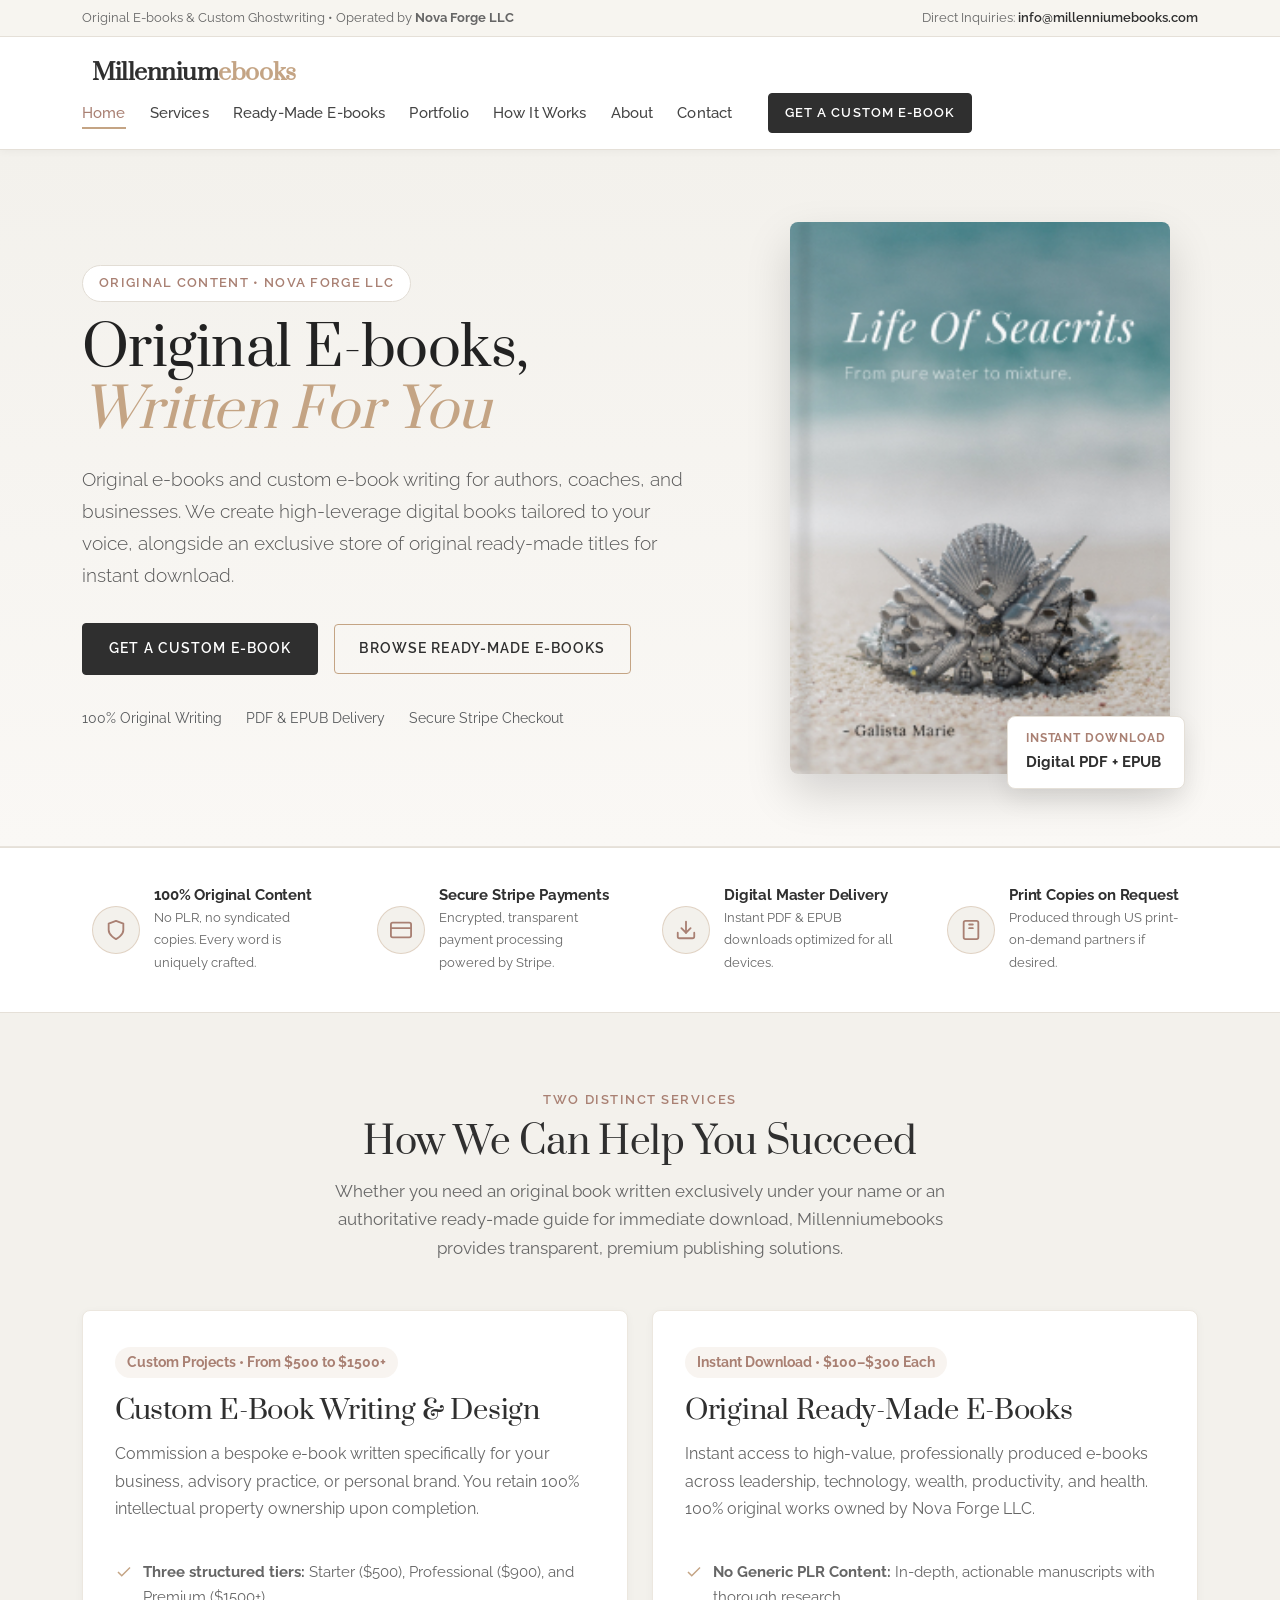
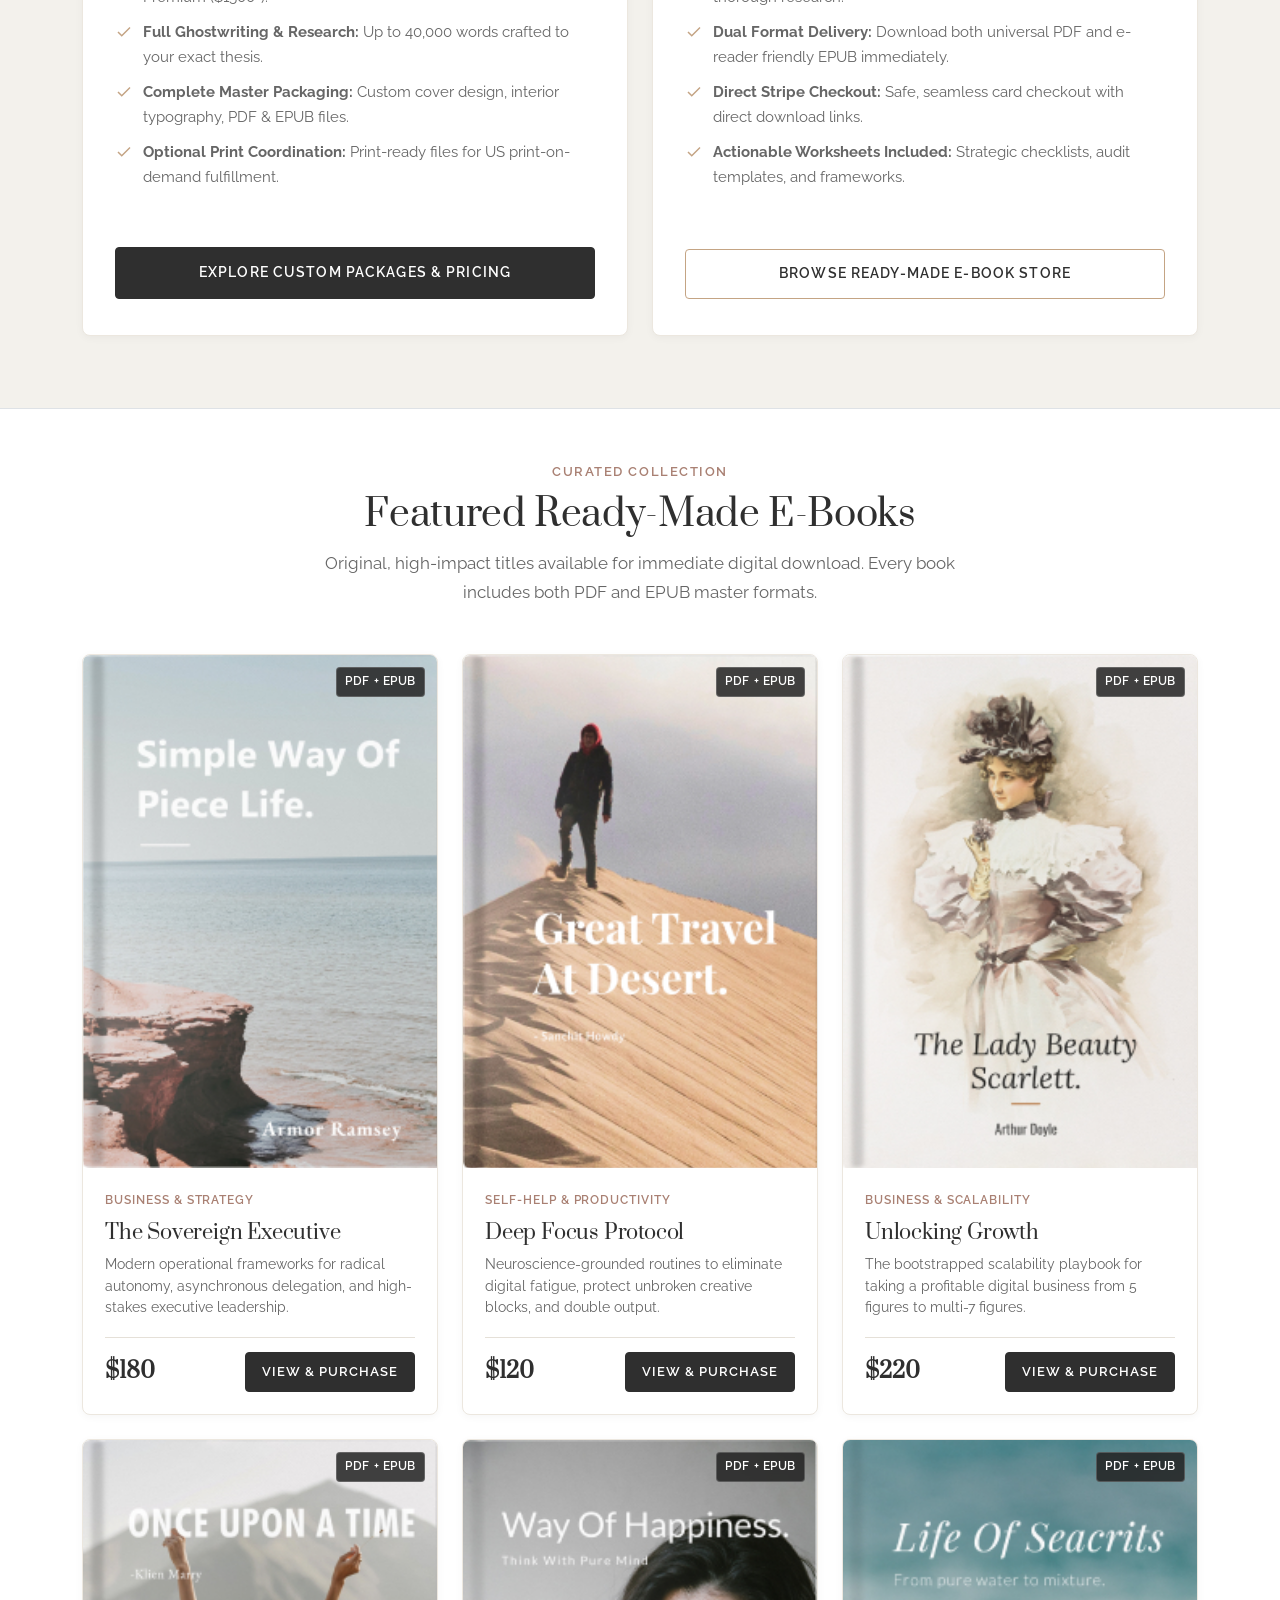
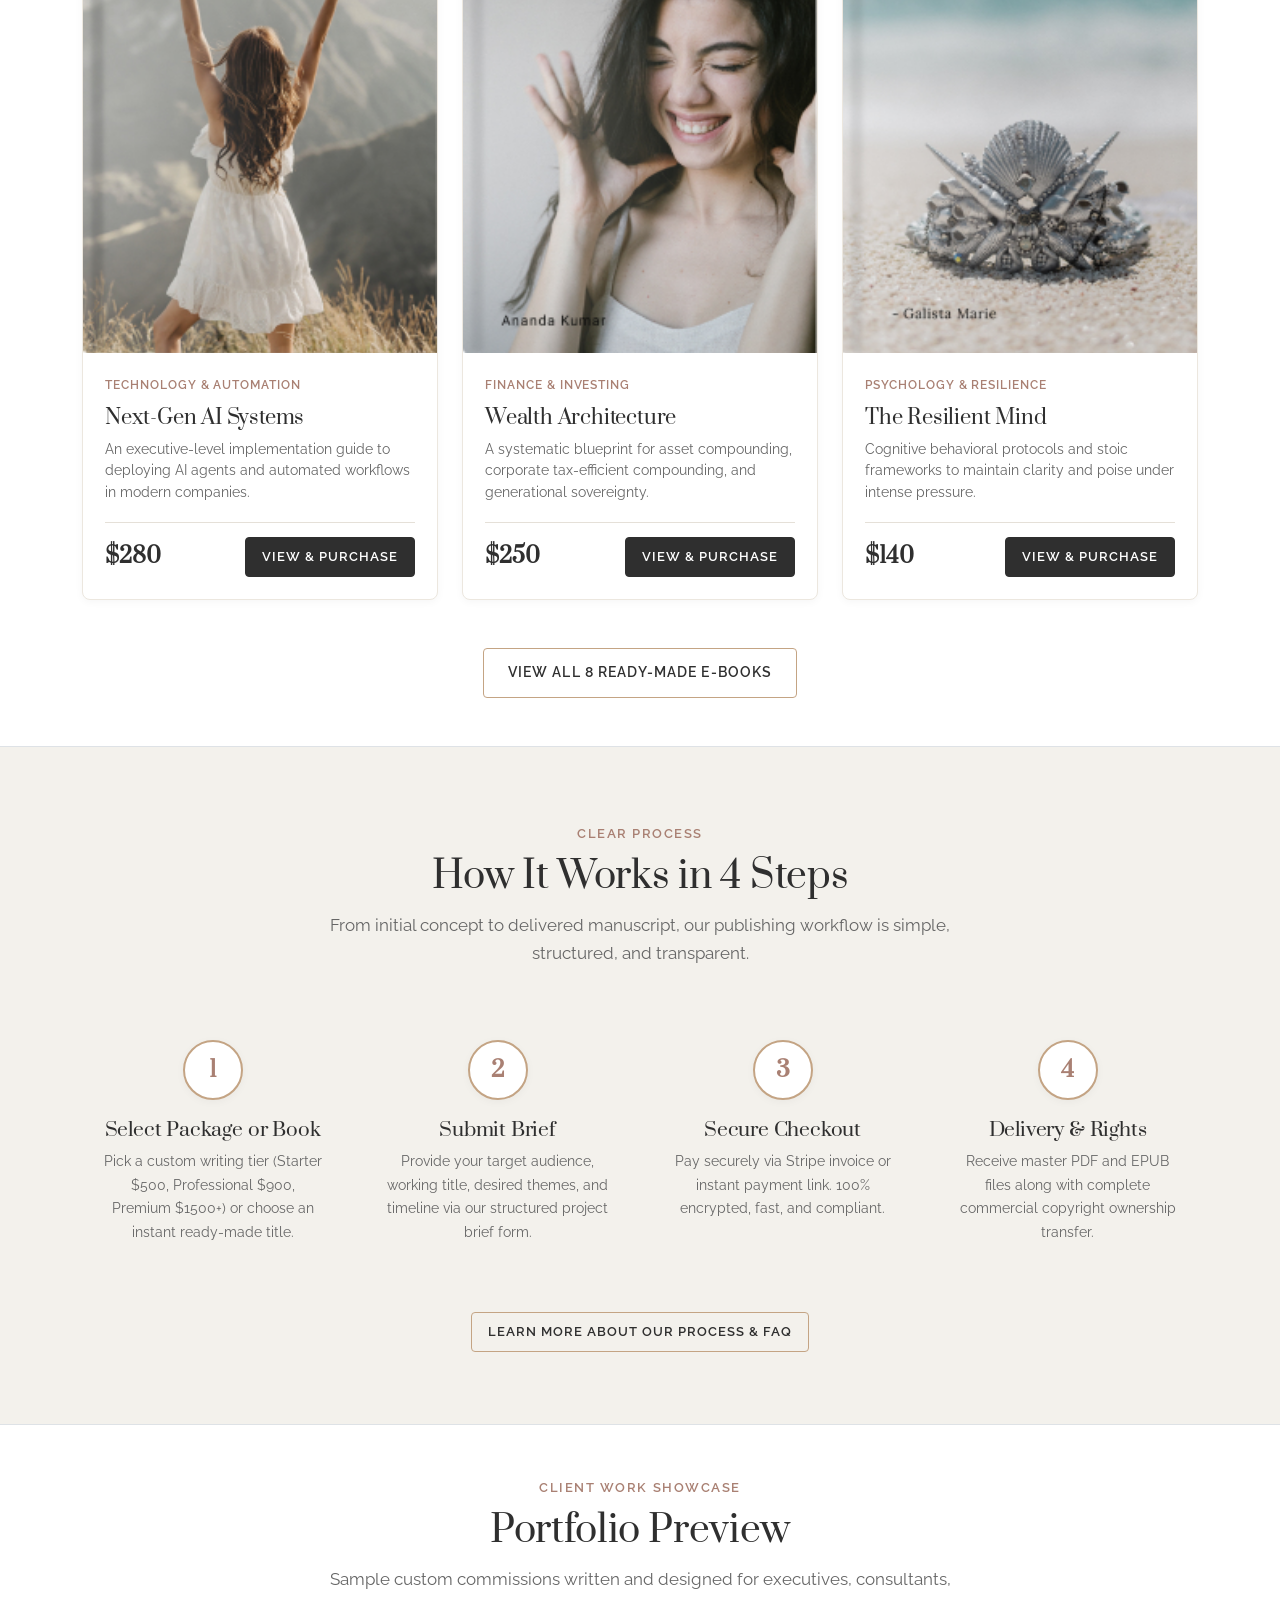
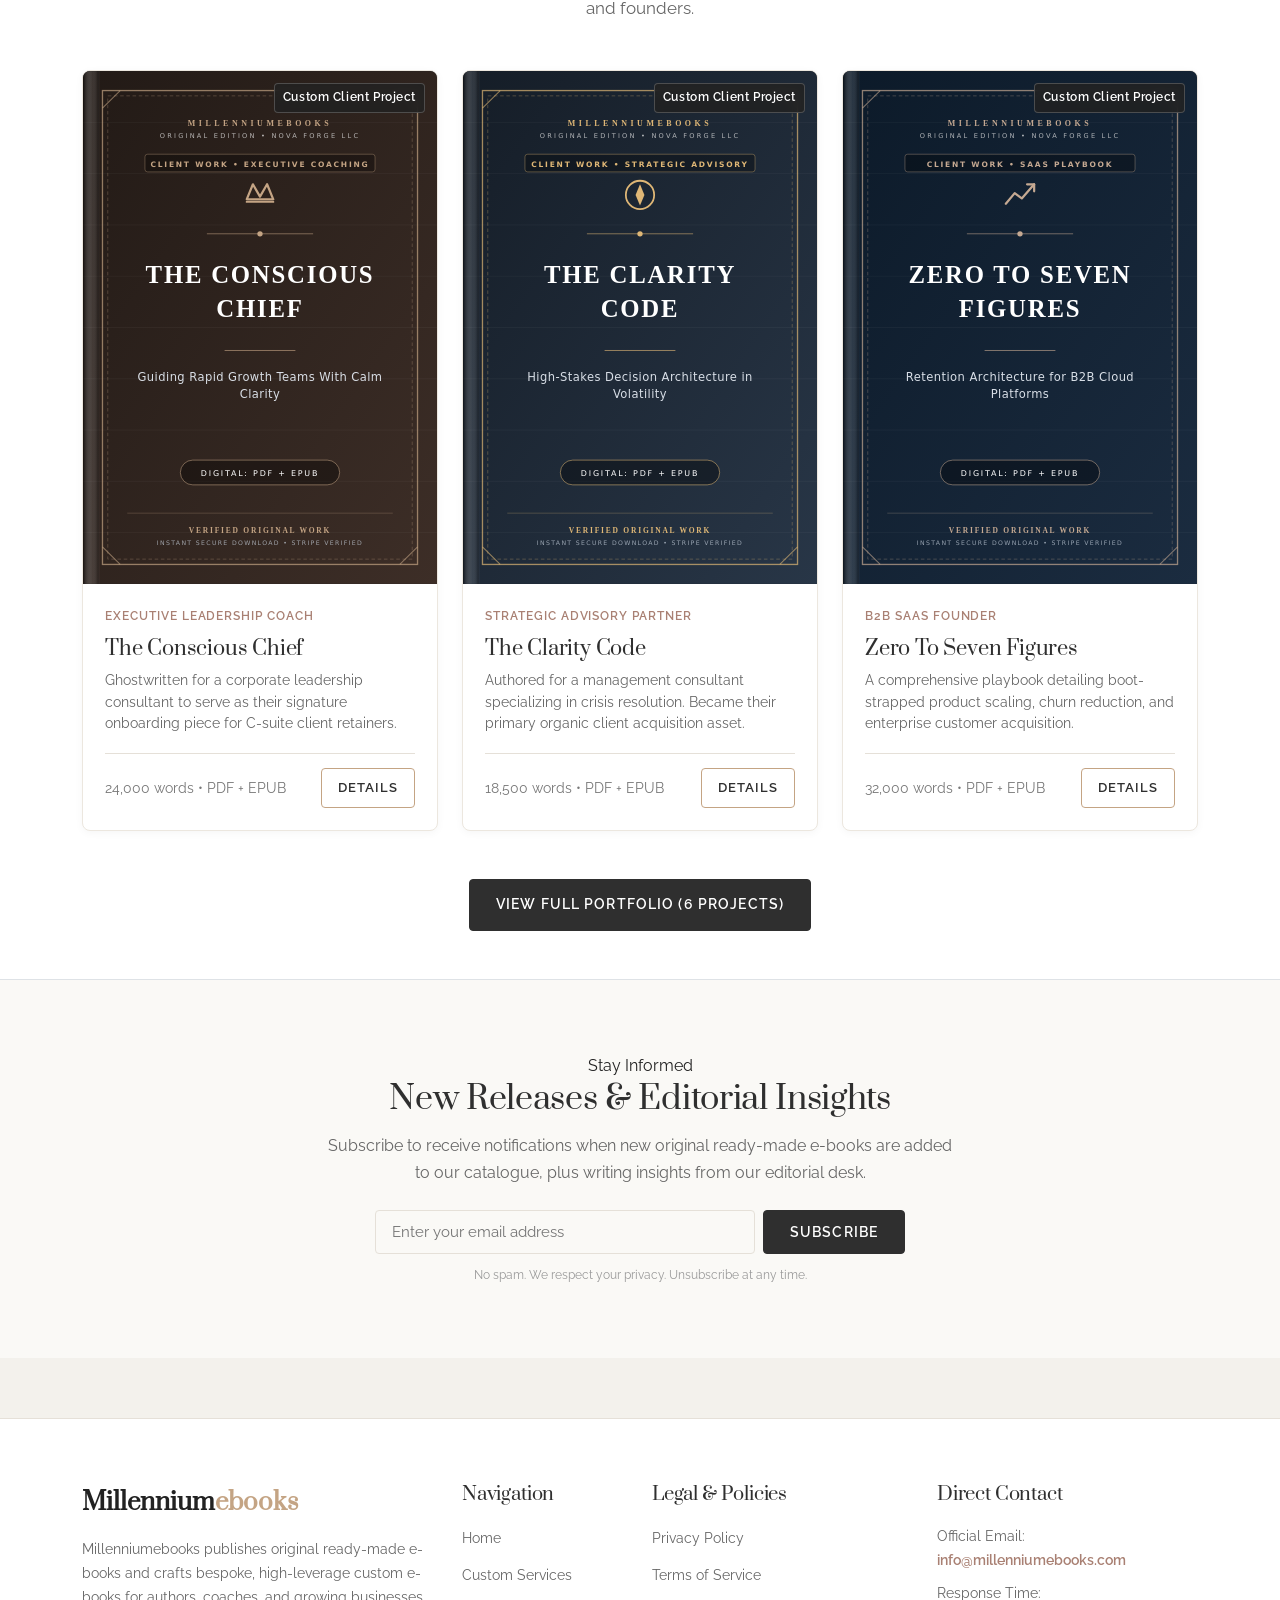
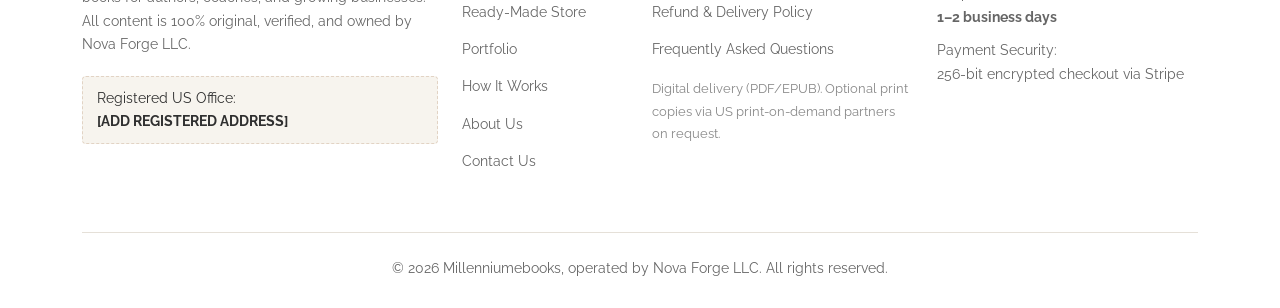
==== commit aa0502cf: "modify home page" ====
--- a/index.html
+++ b/index.html
@@ -134,7 +134,7 @@
 
         <div class="col-lg-5 text-center">
           <div style="position: relative; max-width: 380px; margin: 0 auto;">
-            <img src="assets/covers/cover-sovereign-executive.svg" alt="Featured Book Cover - The Sovereign Executive" style="border-radius: 8px; box-shadow: 0 20px 45px rgba(0,0,0,0.15); width: 100%;">
+            <img src="images/product-item6.jpg" alt="Featured Book Cover - The Sovereign Executive" style="border-radius: 8px; box-shadow: 0 20px 45px rgba(0,0,0,0.15); width: 100%;">
             <div style="position: absolute; bottom: -15px; right: -15px; background: #ffffff; border: 1px solid #e5e0d8; border-radius: 8px; padding: 12px 18px; box-shadow: 0 10px 25px rgba(0,0,0,0.08); text-align: left;">
               <span style="font-size: 0.72rem; text-transform: uppercase; color: #a98073; font-weight: 700; letter-spacing: 0.08em; display: block;">Instant Download</span>
               <strong style="font-size: 0.95rem; color: #2f2f2f;">Digital PDF + EPUB</strong>
@@ -293,7 +293,7 @@
         <div class="col-lg-4 col-md-6">
           <div class="book-card">
             <div class="book-card-cover">
-              <img src="assets/covers/cover-sovereign-executive.svg" alt="The Sovereign Executive" loading="lazy">
+              <img src="images/product-item1.jpg" alt="The Sovereign Executive" loading="lazy">
               <span class="book-format-tag">PDF + EPUB</span>
             </div>
             <div class="book-card-body">
@@ -311,7 +311,7 @@
         <div class="col-lg-4 col-md-6">
           <div class="book-card">
             <div class="book-card-cover">
-              <img src="assets/covers/cover-deep-focus.svg" alt="Deep Focus Protocol" loading="lazy">
+              <img src="images/product-item2.jpg" alt="Deep Focus Protocol" loading="lazy">
               <span class="book-format-tag">PDF + EPUB</span>
             </div>
             <div class="book-card-body">
@@ -329,7 +329,7 @@
         <div class="col-lg-4 col-md-6">
           <div class="book-card">
             <div class="book-card-cover">
-              <img src="assets/covers/cover-unlocking-growth.svg" alt="Unlocking Growth" loading="lazy">
+              <img src="images/product-item3.jpg" alt="Unlocking Growth" loading="lazy">
               <span class="book-format-tag">PDF + EPUB</span>
             </div>
             <div class="book-card-body">
@@ -347,7 +347,7 @@
         <div class="col-lg-4 col-md-6">
           <div class="book-card">
             <div class="book-card-cover">
-              <img src="assets/covers/cover-nextgen-ai.svg" alt="Next-Gen AI Systems" loading="lazy">
+              <img src="images/product-item4.jpg" alt="Next-Gen AI Systems" loading="lazy">
               <span class="book-format-tag">PDF + EPUB</span>
             </div>
             <div class="book-card-body">
@@ -365,7 +365,7 @@
         <div class="col-lg-4 col-md-6">
           <div class="book-card">
             <div class="book-card-cover">
-              <img src="assets/covers/cover-wealth-architecture.svg" alt="Wealth Architecture" loading="lazy">
+              <img src="images/product-item5.jpg" alt="Wealth Architecture" loading="lazy">
               <span class="book-format-tag">PDF + EPUB</span>
             </div>
             <div class="book-card-body">
@@ -383,7 +383,7 @@
         <div class="col-lg-4 col-md-6">
           <div class="book-card">
             <div class="book-card-cover">
-              <img src="assets/covers/cover-resilient-mind.svg" alt="The Resilient Mind" loading="lazy">
+              <img src="images/product-item6.jpg" alt="The Resilient Mind" loading="lazy">
               <span class="book-format-tag">PDF + EPUB</span>
             </div>
             <div class="book-card-body">
